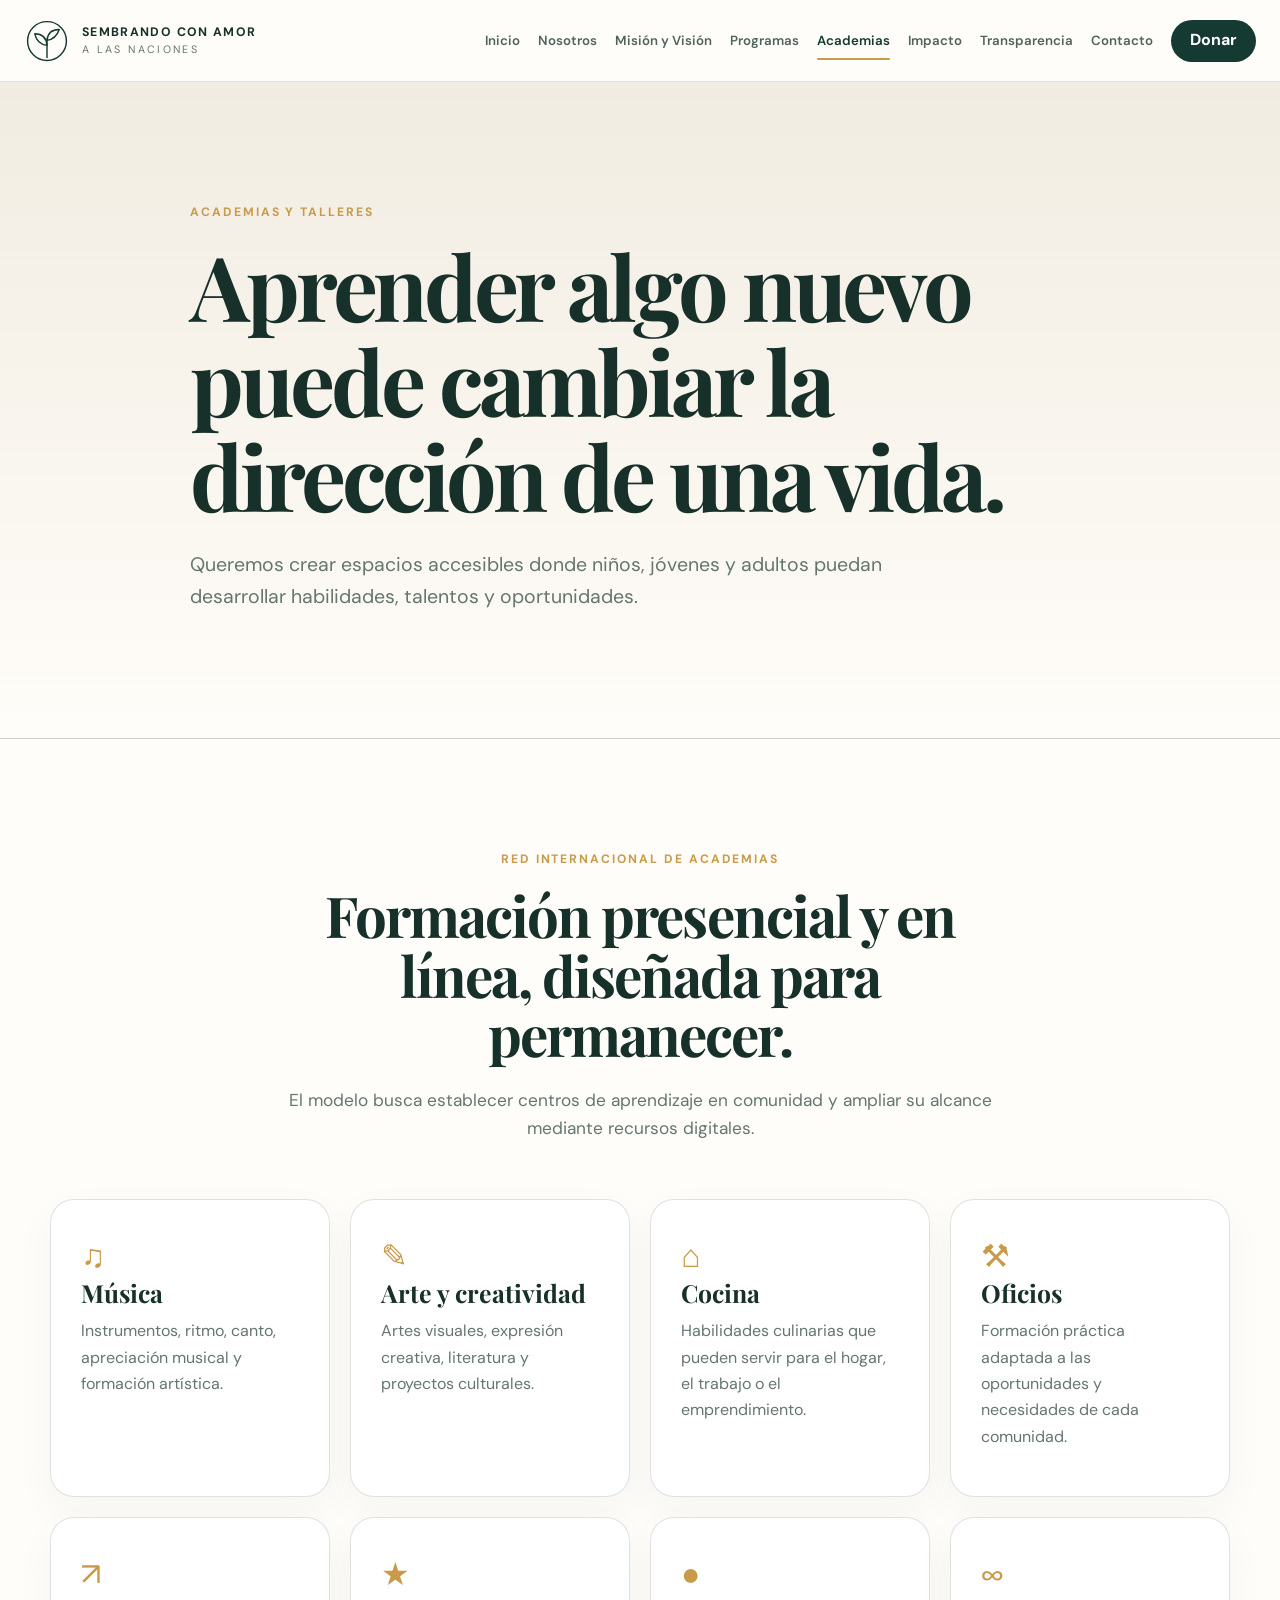
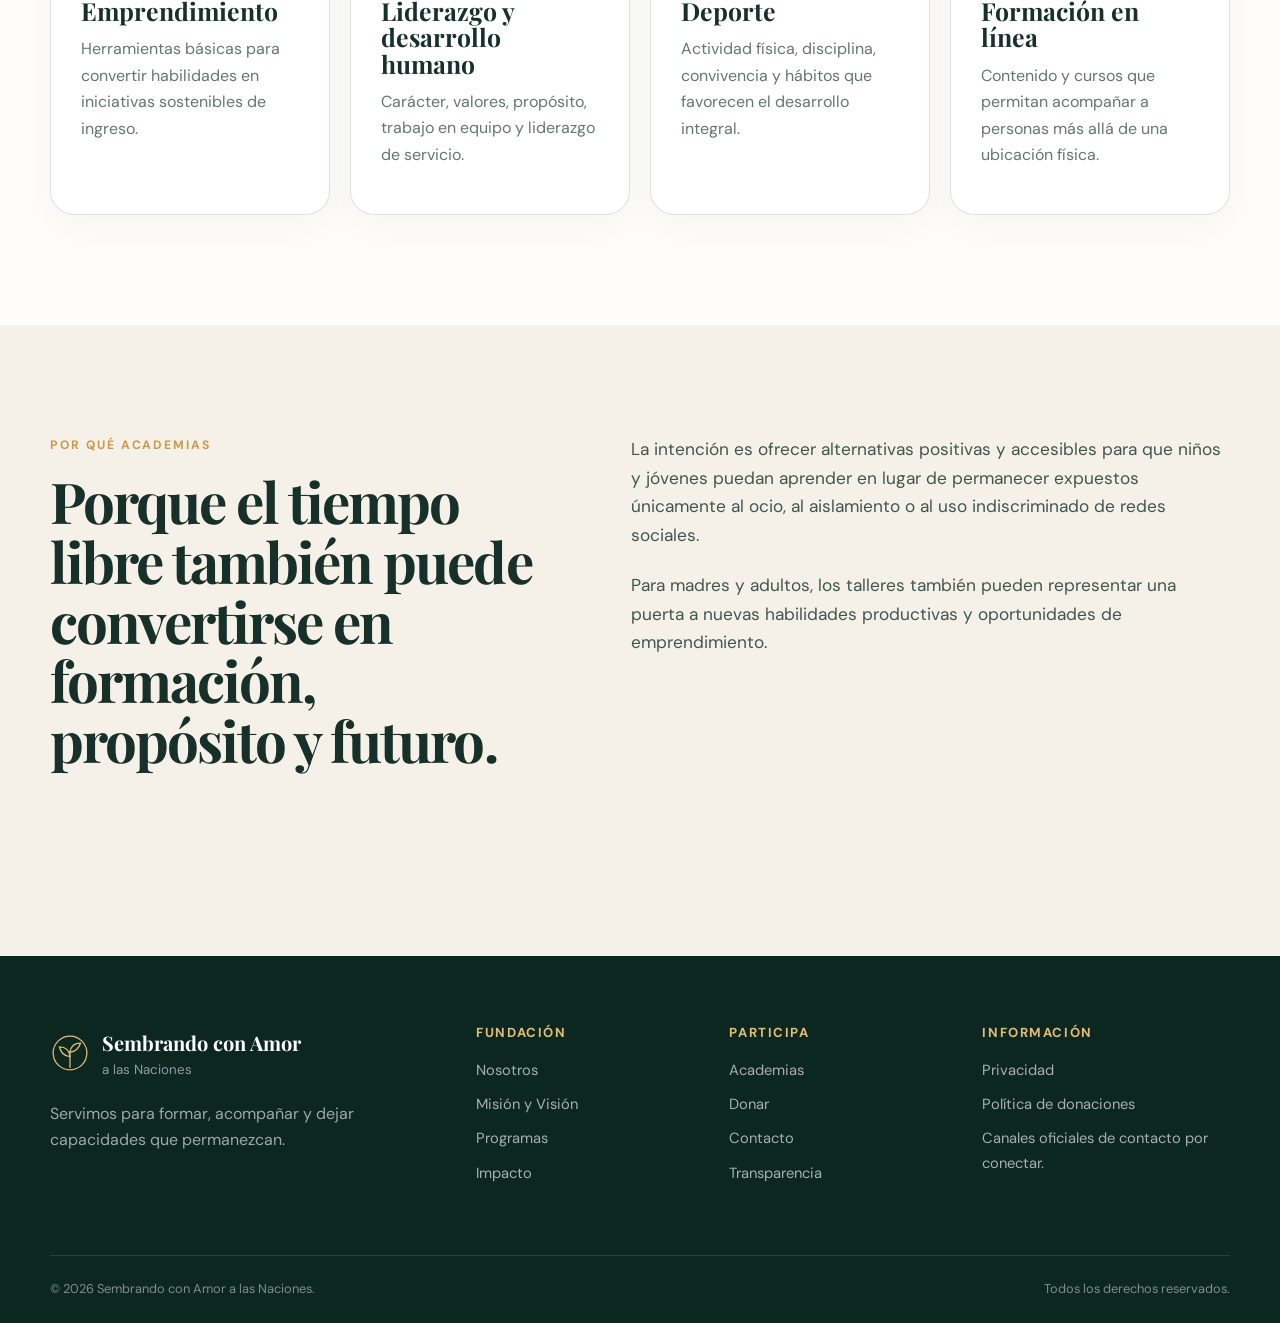
==== academias.html @ 57aff18d "Add files via upload" ====
<!doctype html>
<html lang="es">
<head>
  <meta charset="utf-8" />
  <meta name="viewport" content="width=device-width,initial-scale=1" />
  <meta name="theme-color" content="#153a32" />
  <meta name="description" content="Academias y talleres de música, arte, cocina, oficios, emprendimiento, deporte y liderazgo." />
  <title>Academias y Talleres | Sembrando con Amor a las Naciones</title>
  <link rel="preconnect" href="https://fonts.googleapis.com">
  <link rel="preconnect" href="https://fonts.gstatic.com" crossorigin>
  <link href="https://fonts.googleapis.com/css2?family=DM+Sans:wght@400;500;600;700&family=Playfair+Display:wght@600;700&display=swap" rel="stylesheet">
  <link rel="stylesheet" href="styles.css" />
</head>
<body class="">
<header class="site-header">
  <a class="brand" href="index.html" aria-label="Sembrando con Amor a las Naciones - Inicio">
    <span class="brand-mark" aria-hidden="true">
      <svg viewBox="0 0 64 64"><path d="M32 55V29"/><path d="M32 38c-9-1-15-7-17-16 10 0 16 5 17 16Z"/><path d="M32 31c8-1 14-6 17-15-10 0-16 5-17 15Z"/><circle cx="32" cy="32" r="27"/></svg>
    </span>
    <span class="brand-copy"><strong>SEMBRANDO CON AMOR</strong><small>A LAS NACIONES</small></span>
  </a>
  <button class="nav-toggle" id="navToggle" aria-label="Abrir menú" aria-expanded="false"><span></span><span></span><span></span></button>
  <nav class="nav" id="nav" aria-label="Navegación principal"><a class="nav-link " href="index.html">Inicio</a><a class="nav-link " href="nosotros.html">Nosotros</a><a class="nav-link " href="mision-vision.html">Misión y Visión</a><a class="nav-link " href="programas.html">Programas</a><a class="nav-link active" href="academias.html">Academias</a><a class="nav-link " href="impacto.html">Impacto</a><a class="nav-link " href="transparencia.html">Transparencia</a><a class="nav-link " href="contacto.html">Contacto</a><a class="btn btn-primary btn-small" href="donar.html">Donar</a></nav>
</header>
<main>
<section class="page-hero"><div class="container narrow reveal"><p class="eyebrow">Academias y talleres</p><h1>Aprender algo nuevo puede cambiar la dirección de una vida.</h1><p>Queremos crear espacios accesibles donde niños, jóvenes y adultos puedan desarrollar habilidades, talentos y oportunidades.</p></div></section>
<section class="section"><div class="container"><div class="section-heading centered reveal"><p class="eyebrow">Red Internacional de Academias</p><h2>Formación presencial y en línea, diseñada para permanecer.</h2><p>El modelo busca establecer centros de aprendizaje en comunidad y ampliar su alcance mediante recursos digitales.</p></div><div class="academy-grid"><article class="academy-card reveal"><div class="academy-icon">♫</div><h3>Música</h3><p>Instrumentos, ritmo, canto, apreciación musical y formación artística.</p></article><article class="academy-card reveal"><div class="academy-icon">✎</div><h3>Arte y creatividad</h3><p>Artes visuales, expresión creativa, literatura y proyectos culturales.</p></article><article class="academy-card reveal"><div class="academy-icon">⌂</div><h3>Cocina</h3><p>Habilidades culinarias que pueden servir para el hogar, el trabajo o el emprendimiento.</p></article><article class="academy-card reveal"><div class="academy-icon">⚒</div><h3>Oficios</h3><p>Formación práctica adaptada a las oportunidades y necesidades de cada comunidad.</p></article><article class="academy-card reveal"><div class="academy-icon">↗</div><h3>Emprendimiento</h3><p>Herramientas básicas para convertir habilidades en iniciativas sostenibles de ingreso.</p></article><article class="academy-card reveal"><div class="academy-icon">★</div><h3>Liderazgo y desarrollo humano</h3><p>Carácter, valores, propósito, trabajo en equipo y liderazgo de servicio.</p></article><article class="academy-card reveal"><div class="academy-icon">●</div><h3>Deporte</h3><p>Actividad física, disciplina, convivencia y hábitos que favorecen el desarrollo integral.</p></article><article class="academy-card reveal"><div class="academy-icon">∞</div><h3>Formación en línea</h3><p>Contenido y cursos que permitan acompañar a personas más allá de una ubicación física.</p></article></div></div></section>
<section class="section section-soft"><div class="container split"><div class="section-heading reveal"><p class="eyebrow">Por qué academias</p><h2>Porque el tiempo libre también puede convertirse en formación, propósito y futuro.</h2></div><div class="prose reveal"><p>La intención es ofrecer alternativas positivas y accesibles para que niños y jóvenes puedan aprender en lugar de permanecer expuestos únicamente al ocio, al aislamiento o al uso indiscriminado de redes sociales.</p><p>Para madres y adultos, los talleres también pueden representar una puerta a nuevas habilidades productivas y oportunidades de emprendimiento.</p></div></div></section>
</main>
<footer class="site-footer">
  <div class="container footer-grid">
    <div class="footer-brand"><div class="footer-logo"><span class="brand-mark small" aria-hidden="true"><svg viewBox="0 0 64 64"><path d="M32 55V29"/><path d="M32 38c-9-1-15-7-17-16 10 0 16 5 17 16Z"/><path d="M32 31c8-1 14-6 17-15-10 0-16 5-17 15Z"/><circle cx="32" cy="32" r="27"/></svg></span><div><strong>Sembrando con Amor</strong><small>a las Naciones</small></div></div><p>Servimos para formar, acompañar y dejar capacidades que permanezcan.</p></div>
    <div><h3>Fundación</h3><a href="nosotros.html">Nosotros</a><a href="mision-vision.html">Misión y Visión</a><a href="programas.html">Programas</a><a href="impacto.html">Impacto</a></div>
    <div><h3>Participa</h3><a href="academias.html">Academias</a><a href="donar.html">Donar</a><a href="contacto.html">Contacto</a><a href="transparencia.html">Transparencia</a></div>
    <div><h3>Información</h3><a href="privacidad.html">Privacidad</a><a href="politica-donaciones.html">Política de donaciones</a><span class="footer-note">Canales oficiales de contacto por conectar.</span></div>
  </div>
  <div class="container footer-bottom"><span>© <span id="year"></span> Sembrando con Amor a las Naciones.</span><span>Todos los derechos reservados.</span></div>
</footer>
<script src="script.js"></script>
</body>
</html>
---- styles.css ----
:root{--green:#153a32;--green-2:#205548;--green-3:#0e2a24;--sage:#dbe6df;--cream:#f6f1e8;--paper:#fffdf9;--ink:#17302a;--muted:#65766f;--gold:#c99a4a;--gold-2:#e2bd78;--line:rgba(21,58,50,.14);--white:#fff;--shadow:0 24px 70px rgba(19,52,44,.12);--radius:28px;--serif:"Playfair Display",Georgia,serif;--sans:"DM Sans",Arial,sans-serif}
*{box-sizing:border-box}html{scroll-behavior:smooth}body{margin:0;font-family:var(--sans);color:var(--ink);background:var(--paper);line-height:1.65}body.menu-open{overflow:hidden}a{color:inherit;text-decoration:none}button,input,select{font:inherit}button{cursor:pointer}img,svg{display:block;max-width:100%}.container{width:min(1180px,calc(100% - 48px));margin-inline:auto}.narrow{max-width:900px}.section{padding:110px 0}.section-soft{background:var(--cream)}.centered{text-align:center;margin-inline:auto}.eyebrow{text-transform:uppercase;letter-spacing:.16em;font-weight:700;font-size:.76rem;color:var(--gold);margin:0 0 16px}.eyebrow.light{color:var(--gold-2)}h1,h2,h3,p{margin-top:0}h1,h2,h3{font-family:var(--serif);line-height:1.06}h1{font-size:clamp(3.4rem,7.6vw,7.2rem);letter-spacing:-.045em;margin-bottom:26px}h2{font-size:clamp(2.35rem,4.4vw,4.4rem);letter-spacing:-.035em;margin-bottom:22px}h3{font-size:1.65rem;margin-bottom:12px}.section-heading{max-width:760px;margin-bottom:54px}.section-heading.centered{margin-bottom:56px}.section-heading p:last-child{font-size:1.08rem;color:var(--muted)}.prose{font-size:1.08rem;color:#40564f}.prose p{margin-bottom:22px}.prose h2{color:var(--ink);font-size:2rem;margin-top:42px}.prose h2:first-child{margin-top:0}.btn{display:inline-flex;align-items:center;justify-content:center;min-height:52px;padding:0 24px;border-radius:999px;border:1px solid transparent;font-weight:700;transition:.25s ease}.btn:hover{transform:translateY(-2px)}.btn-primary{background:var(--green);color:#fff}.btn-primary:hover{background:var(--green-2)}.btn-accent{background:var(--gold);color:#132c26}.btn-accent:hover{background:var(--gold-2)}.btn-ghost{border-color:rgba(255,255,255,.35);color:#fff;background:rgba(255,255,255,.06)}.btn-outline-light{border-color:rgba(255,255,255,.35);color:#fff}.btn-small{min-height:42px;padding:0 18px}.btn.full{width:100%}
.site-header{position:sticky;top:0;z-index:100;display:flex;align-items:center;justify-content:space-between;gap:20px;min-height:82px;padding:12px max(24px,calc((100vw - 1340px)/2));background:rgba(255,253,249,.94);backdrop-filter:blur(16px);border-bottom:1px solid var(--line)}.brand{display:flex;align-items:center;gap:12px;min-width:max-content}.brand-mark{width:46px;height:46px;color:var(--green)}.brand-mark svg{width:100%;height:100%;fill:none;stroke:currentColor;stroke-width:2;stroke-linecap:round;stroke-linejoin:round}.brand-copy{display:grid;line-height:1.05}.brand strong{font-size:.77rem;letter-spacing:.11em}.brand small{font-size:.67rem;letter-spacing:.22em;margin-top:5px;color:var(--muted)}.nav{display:flex;align-items:center;gap:18px}.nav-link{font-size:.83rem;font-weight:600;color:#50645d;position:relative;white-space:nowrap}.nav-link:hover,.nav-link.active{color:var(--green)}.nav-link.active:after{content:"";position:absolute;left:0;right:0;bottom:-9px;height:2px;background:var(--gold);border-radius:2px}.nav-toggle{display:none;border:0;background:transparent;width:44px;height:44px;padding:10px}.nav-toggle span{display:block;height:2px;background:var(--green);margin:5px 0;border-radius:2px}
.hero{position:relative;overflow:hidden;background:var(--green-3);color:#fff}.home-hero{min-height:calc(100vh - 82px);display:grid;align-items:center}.hero-bg{position:absolute;inset:0;background:radial-gradient(circle at 14% 15%,rgba(201,154,74,.20),transparent 32%),radial-gradient(circle at 92% 72%,rgba(88,151,127,.18),transparent 30%),linear-gradient(135deg,#0f3028,#153a32 60%,#0c2620)}.hero-orbit{position:absolute;border:1px solid rgba(255,255,255,.08);border-radius:50%}.orbit-a{width:620px;height:620px;right:-220px;top:-160px}.orbit-b{width:380px;height:380px;left:-170px;bottom:-160px}.hero-grid{position:relative;z-index:2;display:grid;grid-template-columns:1.1fr .9fr;align-items:center;gap:70px;padding:88px 0}.hero-copy{max-width:720px}.hero-copy h1{max-width:800px}.hero-text{font-size:1.18rem;max-width:690px;color:rgba(255,255,255,.78);margin-bottom:34px}.hero-actions{display:flex;gap:14px;flex-wrap:wrap}.trust-row{display:grid;grid-template-columns:repeat(3,1fr);gap:18px;margin-top:56px;padding-top:28px;border-top:1px solid rgba(255,255,255,.14)}.trust-row div{display:grid}.trust-row strong{font-family:var(--serif);font-size:1.15rem}.trust-row span{font-size:.84rem;color:rgba(255,255,255,.62)}.hero-card{position:relative;background:linear-gradient(145deg,rgba(255,255,255,.13),rgba(255,255,255,.05));border:1px solid rgba(255,255,255,.16);border-radius:var(--radius);padding:36px;box-shadow:0 35px 100px rgba(0,0,0,.24);backdrop-filter:blur(8px)}.globe-art{height:330px;display:grid;place-items:center;position:relative}.globe-art svg{width:88%;fill:none;stroke:rgba(255,255,255,.18);stroke-width:1.4}.globe-art .dot{position:absolute;width:13px;height:13px;border-radius:50%;background:var(--gold);box-shadow:0 0 0 8px rgba(201,154,74,.12)}.d1{left:23%;top:28%}.d2{right:24%;top:38%}.d3{left:36%;bottom:25%}.d4{right:32%;bottom:38%}.hero-card-copy p{font-size:.78rem;text-transform:uppercase;letter-spacing:.14em;color:var(--gold-2);font-weight:700}.hero-card-copy h2{font-size:2rem}.hero-card-copy span{font-size:.92rem;color:rgba(255,255,255,.65)}
.page-hero{padding:120px 0 105px;background:linear-gradient(180deg,#f1ece1,#fffdf9);border-bottom:1px solid var(--line)}.page-hero h1{font-size:clamp(3.2rem,7vw,6.7rem)}.page-hero p:last-child{font-size:1.22rem;color:var(--muted);max-width:780px}.page-hero-dark{background:var(--green-3);color:#fff}.page-hero-dark p:last-child{color:rgba(255,255,255,.72)}.donation-hero{background:linear-gradient(130deg,#f7f0e2,#eaf1ec)}
.split{display:grid;grid-template-columns:.9fr 1.1fr;gap:90px;align-items:start}.cards{display:grid;gap:24px}.cards.three{grid-template-columns:repeat(3,1fr)}.cards.four{grid-template-columns:repeat(4,1fr)}.info-card,.trans-card,.path-card,.academy-card{background:#fff;border:1px solid var(--line);border-radius:24px;padding:30px;box-shadow:0 14px 42px rgba(20,50,43,.04)}.info-card p,.trans-card p,.path-card p,.academy-card p{color:var(--muted)}.mini-icon,.trans-card>span{display:inline-flex;color:var(--gold);font-weight:700;letter-spacing:.08em;margin-bottom:26px}.path-card{transition:.25s ease}.path-card:hover{transform:translateY(-6px);box-shadow:var(--shadow)}.path-card span{display:inline-flex;width:42px;height:42px;align-items:center;justify-content:center;border-radius:50%;background:var(--cream);font-weight:700;color:var(--green);margin-bottom:28px}.path-card b{font-size:.92rem;color:var(--green)}.quote-band{background:var(--green);color:#fff;padding:86px 0}.quote-band p{font-family:var(--serif);font-size:clamp(2rem,4.2vw,4.3rem);line-height:1.15;max-width:1000px;margin:0 auto;text-align:center}.feature-band{display:flex;align-items:center;justify-content:space-between;gap:50px;padding:50px;border-radius:var(--radius);background:linear-gradient(135deg,#edf2ee,#f7f1e6)}.feature-band h2{font-size:clamp(2rem,3.4vw,3.5rem);max-width:800px;margin-bottom:0}.dual-feature{display:grid;grid-template-columns:1fr 1fr;gap:28px}.statement-card{padding:52px;border-radius:var(--radius);background:var(--cream);min-height:480px;display:flex;flex-direction:column;justify-content:flex-end}.statement-card span{color:var(--gold);font-weight:700;text-transform:uppercase;letter-spacing:.15em;font-size:.78rem;margin-bottom:20px}.statement-card h2{font-size:clamp(2.2rem,3.8vw,4rem)}.statement-card p{color:var(--muted);font-size:1.04rem}.statement-card.dark{background:var(--green);color:#fff}.statement-card.dark p{color:rgba(255,255,255,.7)}.values-grid{display:grid;grid-template-columns:repeat(3,1fr);gap:1px;background:var(--line);border:1px solid var(--line);border-radius:24px;overflow:hidden}.value{background:#fff;padding:34px}.value strong{font-family:var(--serif);font-size:1.5rem}.value p{color:var(--muted);margin:12px 0 0}
.program-list{display:grid}.program-row{display:grid;grid-template-columns:90px 1fr 170px;align-items:center;gap:30px;padding:44px 0;border-bottom:1px solid var(--line)}.program-row:first-child{border-top:1px solid var(--line)}.program-number{font-family:var(--serif);font-size:2rem;color:var(--gold)}.program-row h2{font-size:clamp(2rem,3.3vw,3.3rem);margin-bottom:10px}.program-row p:last-child{color:var(--muted);margin-bottom:0}.program-row>a{justify-self:end;font-weight:700;color:var(--green)}.academy-grid{display:grid;grid-template-columns:repeat(4,1fr);gap:20px}.academy-card{min-height:260px}.academy-icon{font-size:2rem;color:var(--gold);height:50px}.academy-card h3{font-size:1.55rem}
.steps{display:grid}.step{display:grid;grid-template-columns:100px 1fr;gap:30px;padding:38px 0;border-bottom:1px solid var(--line)}.step:first-child{border-top:1px solid var(--line)}.step>span{font-family:var(--serif);font-size:2.6rem;color:var(--gold)}.step h3{font-size:2rem;margin-bottom:8px}.step p{color:var(--muted);margin:0;max-width:760px}.impact{background:var(--green-3);color:#fff}.impact-grid{display:grid;grid-template-columns:.9fr 1.1fr;gap:75px;align-items:center}.impact-grid>div>p:last-child{color:rgba(255,255,255,.7)}.impact-panels{display:grid;gap:14px}.impact-panels div{display:grid;padding:26px 28px;border-radius:20px;background:rgba(255,255,255,.07);border:1px solid rgba(255,255,255,.12)}.impact-panels strong{font-family:var(--serif);font-size:1.4rem;margin-bottom:7px}.impact-panels span{color:rgba(255,255,255,.66)}.statement-center{text-align:center;max-width:900px}.statement-center h2{font-size:clamp(2.2rem,4.6vw,4.4rem)}.document-list{display:grid;gap:1px;background:var(--line);border:1px solid var(--line);border-radius:22px;overflow:hidden}.document-list div{background:#fff;padding:25px 28px;display:grid;gap:5px}.document-list span{color:var(--muted)}.legal-note{padding:34px;border:1px solid #ecd7ac;background:#fff8e9;border-radius:20px}.legal-note strong{font-family:var(--serif);font-size:1.45rem}.legal-note p{margin:8px 0 0;color:#6d624c}
.contact-grid{display:grid;grid-template-columns:1.15fr .85fr;gap:55px}.contact-panel h2,.contact-card h2{font-size:clamp(2.3rem,4vw,4rem)}.contact-options{display:grid;gap:1px;background:var(--line);border-radius:22px;overflow:hidden;margin-top:38px}.contact-options>div{display:grid;grid-template-columns:54px 1fr;gap:18px;background:#fff;padding:24px}.contact-options span{font-weight:700;color:var(--gold)}.contact-options strong{font-family:var(--serif);font-size:1.4rem}.contact-options p{color:var(--muted);margin:4px 0 0}.contact-card{background:var(--cream);padding:40px;border-radius:var(--radius);align-self:start}.contact-card>p:not(.eyebrow){color:var(--muted)}.pending-contact{display:flex;justify-content:space-between;gap:20px;padding:18px 0;border-bottom:1px solid var(--line)}.pending-contact span{color:var(--muted)}.contact-card .btn{margin-top:28px}
.donation-section{background:#fff}.donation-layout{display:grid;grid-template-columns:.9fr 1.1fr;gap:70px;align-items:start}.donation-copy{position:sticky;top:120px}.donation-copy>p{color:var(--muted);font-size:1.05rem}.check-list{list-style:none;padding:0;margin:34px 0;display:grid;gap:13px}.check-list li{position:relative;padding-left:30px}.check-list li:before{content:"✓";position:absolute;left:0;color:var(--green);font-weight:800}.secure-box{display:grid;gap:4px;padding:20px;border-radius:16px;background:var(--cream)}.secure-box span{font-size:.9rem;color:var(--muted)}.donation-form{padding:42px;border:1px solid var(--line);border-radius:var(--radius);box-shadow:var(--shadow);background:#fff}.form-head h2{font-size:2.8rem}.field-group{margin-top:28px}.field-group>label{display:block;font-weight:700;margin-bottom:11px}.segmented{display:grid;grid-template-columns:1fr 1fr;gap:8px;background:var(--cream);padding:6px;border-radius:999px}.frequency-btn{border:0;background:transparent;padding:12px 16px;border-radius:999px;font-weight:700;color:var(--muted)}.frequency-btn.active{background:#fff;color:var(--green);box-shadow:0 4px 12px rgba(20,50,43,.08)}.amount-grid{display:grid;grid-template-columns:repeat(4,1fr);gap:10px}.amount-btn{border:1px solid var(--line);background:#fff;padding:14px;border-radius:14px;font-weight:700;color:var(--green)}.amount-btn.active{background:var(--green);color:#fff;border-color:var(--green)}.currency-input{display:grid;grid-template-columns:36px 1fr 48px;align-items:center;border:1px solid var(--line);border-radius:14px;margin-top:10px;padding:0 14px}.currency-input input{width:100%;border:0;outline:0;padding:15px 4px;font-weight:700;font-size:1.08rem}.currency-input b{font-size:.8rem;color:var(--muted)}select{width:100%;padding:15px;border:1px solid var(--line);border-radius:14px;background:#fff;color:var(--ink)}.donate-submit{margin-top:32px;border:0}.form-status{min-height:24px;margin:14px 0 0;font-size:.9rem;color:#8b5020}.form-legal{font-size:.78rem;color:var(--muted);margin:14px 0 0}.policy{max-width:850px}
.site-footer{background:#0c2620;color:#fff;padding:70px 0 24px}.footer-grid{display:grid;grid-template-columns:1.5fr .8fr .8fr 1fr;gap:55px}.footer-logo{display:flex;align-items:center;gap:12px}.brand-mark.small{width:40px;height:40px;color:var(--gold-2)}.footer-logo div{display:grid}.footer-logo strong{font-family:var(--serif);font-size:1.25rem}.footer-logo small{color:rgba(255,255,255,.55)}.footer-brand>p{color:rgba(255,255,255,.6);max-width:330px;margin-top:20px}.site-footer h3{font-family:var(--sans);font-size:.82rem;text-transform:uppercase;letter-spacing:.12em;color:var(--gold-2);margin-bottom:18px}.site-footer a,.footer-note{display:block;color:rgba(255,255,255,.64);font-size:.92rem;margin:10px 0}.site-footer a:hover{color:#fff}.footer-bottom{display:flex;justify-content:space-between;gap:20px;margin-top:60px;padding-top:22px;border-top:1px solid rgba(255,255,255,.12);font-size:.8rem;color:rgba(255,255,255,.48)}
.reveal{opacity:0;transform:translateY(20px);transition:opacity .65s ease,transform .65s ease}.reveal.visible{opacity:1;transform:none}
.success-shell{min-height:100vh;display:grid;place-items:center;background:var(--green-3);color:#fff;padding:30px}.success-card{max-width:760px;text-align:center}.success-icon{width:72px;height:72px;border-radius:50%;display:grid;place-items:center;background:var(--gold);color:var(--green-3);font-size:2rem;font-weight:800;margin:0 auto 30px}.success-card h1{font-size:clamp(3rem,7vw,6rem)}.success-card p{font-size:1.1rem;color:rgba(255,255,255,.7)}.success-details{margin:28px auto;padding:18px 22px;border:1px solid rgba(255,255,255,.14);border-radius:16px;display:none}.success-details.show{display:block}
@media(max-width:1180px){.nav{gap:12px}.nav-link{font-size:.77rem}.academy-grid{grid-template-columns:repeat(2,1fr)}}
@media(max-width:1020px){.nav-toggle{display:block;margin-left:auto}.nav{position:fixed;inset:82px 0 auto 0;display:none;flex-direction:column;align-items:stretch;padding:26px;background:#fff;border-bottom:1px solid var(--line);box-shadow:0 20px 40px rgba(20,50,43,.12)}.nav.open{display:flex}.nav-link{font-size:1rem;padding:7px 0}.nav-link.active:after{display:none}.hero-grid,.split,.impact-grid,.contact-grid,.donation-layout{grid-template-columns:1fr}.hero-card{max-width:620px}.donation-copy{position:static}.cards.four{grid-template-columns:repeat(2,1fr)}.footer-grid{grid-template-columns:1fr 1fr}.footer-brand{grid-column:1/-1}.program-row{grid-template-columns:70px 1fr}.program-row>a{grid-column:2;justify-self:start}.dual-feature{grid-template-columns:1fr}.statement-card{min-height:auto}.feature-band{align-items:flex-start;flex-direction:column}.values-grid{grid-template-columns:repeat(2,1fr)}}
@media(max-width:720px){.container{width:min(100% - 30px,1180px)}.site-header{min-height:74px;padding:10px 15px}.nav{top:74px}.brand-mark{width:38px;height:38px}.brand strong{font-size:.68rem}.brand small{font-size:.58rem}.section{padding:78px 0}.page-hero{padding:86px 0 75px}h1{font-size:clamp(3rem,15vw,4.8rem)}h2{font-size:clamp(2.15rem,9.5vw,3.4rem)}.home-hero{min-height:auto}.hero-grid{padding:70px 0 64px;gap:46px}.globe-art{height:250px}.trust-row{grid-template-columns:1fr}.cards.three,.cards.four{grid-template-columns:1fr}.academy-grid{grid-template-columns:1fr}.values-grid{grid-template-columns:1fr}.program-row{grid-template-columns:1fr;gap:10px}.program-row>a{grid-column:1}.program-number{font-size:1.4rem}.step{grid-template-columns:55px 1fr;gap:10px}.step>span{font-size:1.8rem}.feature-band,.statement-card,.donation-form,.contact-card{padding:28px}.amount-grid{grid-template-columns:repeat(2,1fr)}.footer-grid{grid-template-columns:1fr}.footer-brand{grid-column:auto}.footer-bottom{flex-direction:column}.quote-band{padding:65px 0}}
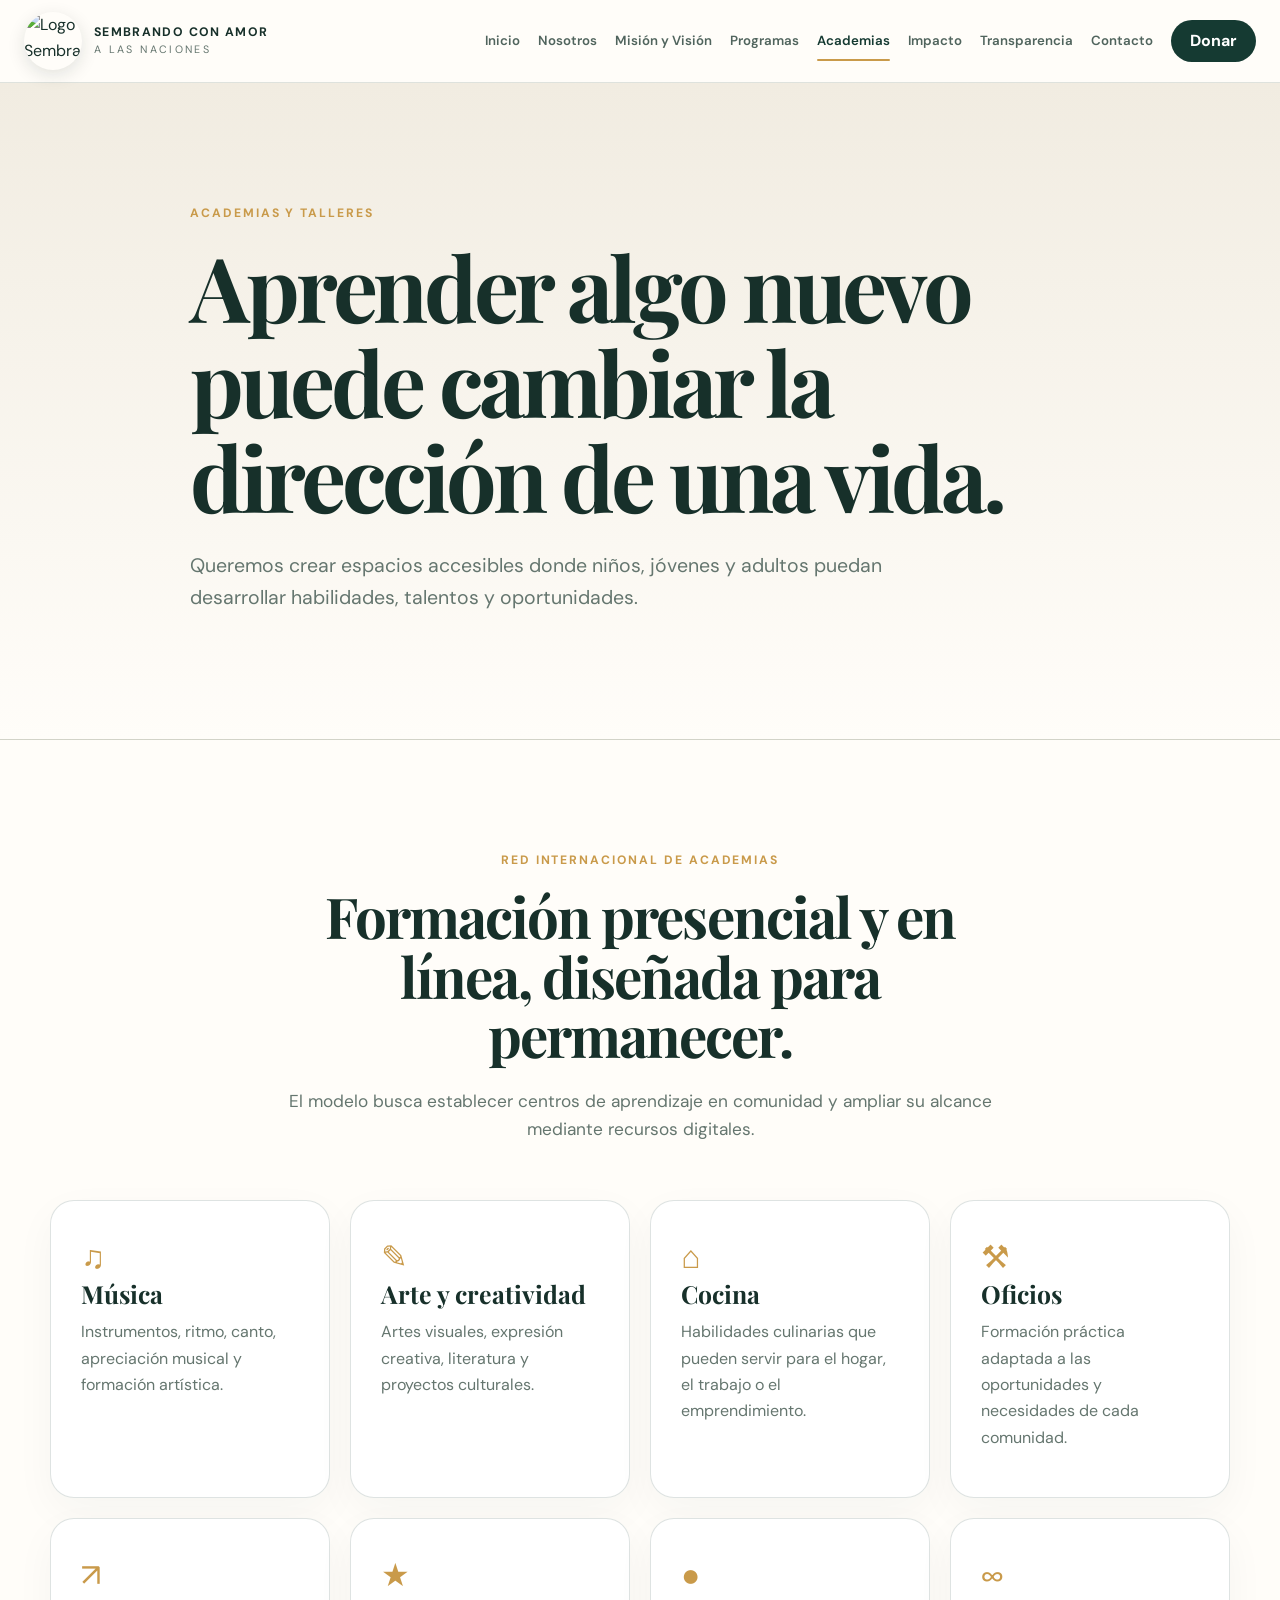
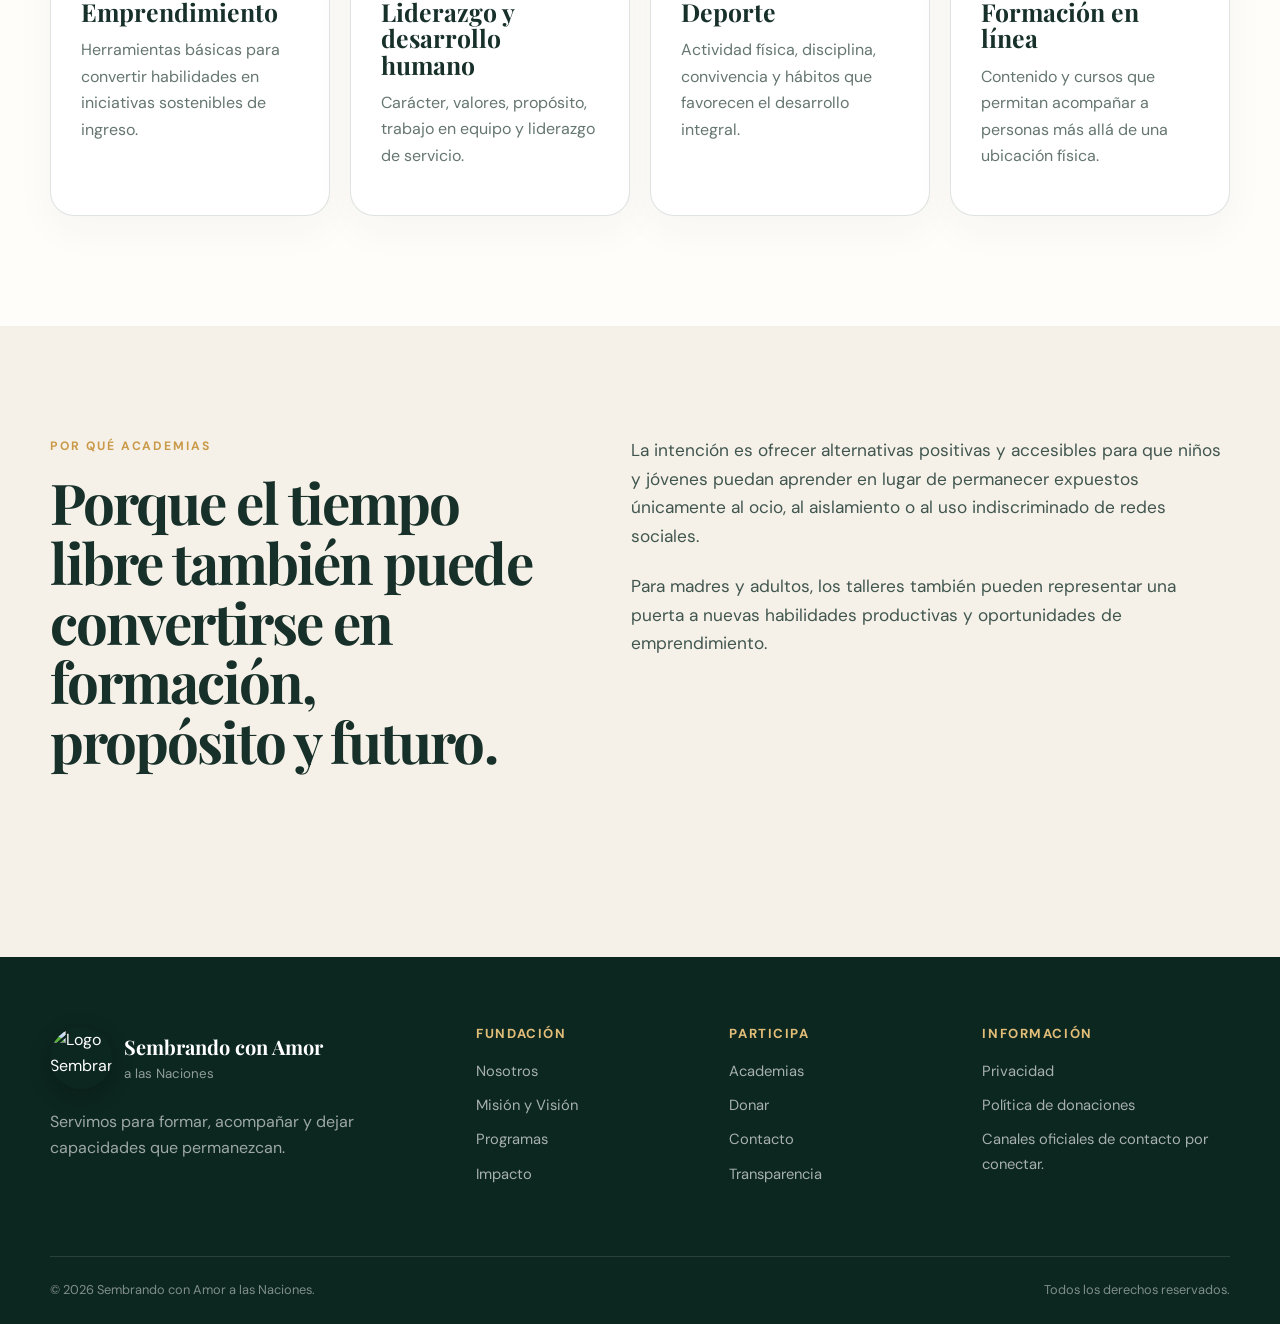
==== commit 95c56255: "Add files via upload" ====
--- a/academias.html
+++ b/academias.html
@@ -10,13 +10,12 @@
   <link rel="preconnect" href="https://fonts.gstatic.com" crossorigin>
   <link href="https://fonts.googleapis.com/css2?family=DM+Sans:wght@400;500;600;700&family=Playfair+Display:wght@600;700&display=swap" rel="stylesheet">
   <link rel="stylesheet" href="styles.css" />
+  <link rel="icon" type="image/png" href="assets/logo-sembrando-con-amor.png" />
 </head>
 <body class="">
 <header class="site-header">
   <a class="brand" href="index.html" aria-label="Sembrando con Amor a las Naciones - Inicio">
-    <span class="brand-mark" aria-hidden="true">
-      <svg viewBox="0 0 64 64"><path d="M32 55V29"/><path d="M32 38c-9-1-15-7-17-16 10 0 16 5 17 16Z"/><path d="M32 31c8-1 14-6 17-15-10 0-16 5-17 15Z"/><circle cx="32" cy="32" r="27"/></svg>
-    </span>
+    <img class="brand-logo-image" src="assets/logo-sembrando-con-amor.png" alt="Logo Sembrando con Amor a las Naciones" />
     <span class="brand-copy"><strong>SEMBRANDO CON AMOR</strong><small>A LAS NACIONES</small></span>
   </a>
   <button class="nav-toggle" id="navToggle" aria-label="Abrir menú" aria-expanded="false"><span></span><span></span><span></span></button>
@@ -29,7 +28,7 @@
 </main>
 <footer class="site-footer">
   <div class="container footer-grid">
-    <div class="footer-brand"><div class="footer-logo"><span class="brand-mark small" aria-hidden="true"><svg viewBox="0 0 64 64"><path d="M32 55V29"/><path d="M32 38c-9-1-15-7-17-16 10 0 16 5 17 16Z"/><path d="M32 31c8-1 14-6 17-15-10 0-16 5-17 15Z"/><circle cx="32" cy="32" r="27"/></svg></span><div><strong>Sembrando con Amor</strong><small>a las Naciones</small></div></div><p>Servimos para formar, acompañar y dejar capacidades que permanezcan.</p></div>
+    <div class="footer-brand"><div class="footer-logo"><img class="footer-logo-image" src="assets/logo-sembrando-con-amor.png" alt="Logo Sembrando con Amor a las Naciones" /><div><strong>Sembrando con Amor</strong><small>a las Naciones</small></div></div><p>Servimos para formar, acompañar y dejar capacidades que permanezcan.</p></div>
     <div><h3>Fundación</h3><a href="nosotros.html">Nosotros</a><a href="mision-vision.html">Misión y Visión</a><a href="programas.html">Programas</a><a href="impacto.html">Impacto</a></div>
     <div><h3>Participa</h3><a href="academias.html">Academias</a><a href="donar.html">Donar</a><a href="contacto.html">Contacto</a><a href="transparencia.html">Transparencia</a></div>
     <div><h3>Información</h3><a href="privacidad.html">Privacidad</a><a href="politica-donaciones.html">Política de donaciones</a><span class="footer-note">Canales oficiales de contacto por conectar.</span></div>
--- a/styles.css
+++ b/styles.css
@@ -14,3 +14,13 @@
 @media(max-width:1180px){.nav{gap:12px}.nav-link{font-size:.77rem}.academy-grid{grid-template-columns:repeat(2,1fr)}}
 @media(max-width:1020px){.nav-toggle{display:block;margin-left:auto}.nav{position:fixed;inset:82px 0 auto 0;display:none;flex-direction:column;align-items:stretch;padding:26px;background:#fff;border-bottom:1px solid var(--line);box-shadow:0 20px 40px rgba(20,50,43,.12)}.nav.open{display:flex}.nav-link{font-size:1rem;padding:7px 0}.nav-link.active:after{display:none}.hero-grid,.split,.impact-grid,.contact-grid,.donation-layout{grid-template-columns:1fr}.hero-card{max-width:620px}.donation-copy{position:static}.cards.four{grid-template-columns:repeat(2,1fr)}.footer-grid{grid-template-columns:1fr 1fr}.footer-brand{grid-column:1/-1}.program-row{grid-template-columns:70px 1fr}.program-row>a{grid-column:2;justify-self:start}.dual-feature{grid-template-columns:1fr}.statement-card{min-height:auto}.feature-band{align-items:flex-start;flex-direction:column}.values-grid{grid-template-columns:repeat(2,1fr)}}
 @media(max-width:720px){.container{width:min(100% - 30px,1180px)}.site-header{min-height:74px;padding:10px 15px}.nav{top:74px}.brand-mark{width:38px;height:38px}.brand strong{font-size:.68rem}.brand small{font-size:.58rem}.section{padding:78px 0}.page-hero{padding:86px 0 75px}h1{font-size:clamp(3rem,15vw,4.8rem)}h2{font-size:clamp(2.15rem,9.5vw,3.4rem)}.home-hero{min-height:auto}.hero-grid{padding:70px 0 64px;gap:46px}.globe-art{height:250px}.trust-row{grid-template-columns:1fr}.cards.three,.cards.four{grid-template-columns:1fr}.academy-grid{grid-template-columns:1fr}.values-grid{grid-template-columns:1fr}.program-row{grid-template-columns:1fr;gap:10px}.program-row>a{grid-column:1}.program-number{font-size:1.4rem}.step{grid-template-columns:55px 1fr;gap:10px}.step>span{font-size:1.8rem}.feature-band,.statement-card,.donation-form,.contact-card{padding:28px}.amount-grid{grid-template-columns:repeat(2,1fr)}.footer-grid{grid-template-columns:1fr}.footer-brand{grid-column:auto}.footer-bottom{flex-direction:column}.quote-band{padding:65px 0}}
+
+
+/* Official foundation logo */
+.brand-logo-image{width:58px;height:58px;object-fit:cover;border-radius:50%;flex:0 0 58px;box-shadow:0 5px 18px rgba(15,31,27,.12)}
+.footer-logo-image{width:62px;height:62px;object-fit:cover;border-radius:50%;flex:0 0 62px;box-shadow:0 7px 22px rgba(0,0,0,.22)}
+.hero-logo-wrap{display:grid;place-items:center;padding:26px 26px 10px}
+.hero-logo-image{width:min(100%,430px);aspect-ratio:1/1;object-fit:cover;border-radius:28px;box-shadow:0 28px 80px rgba(0,0,0,.32)}
+@media(max-width:720px){.brand-logo-image{width:48px;height:48px;flex-basis:48px}.footer-logo-image{width:54px;height:54px;flex-basis:54px}.hero-logo-wrap{padding:18px 18px 6px}.hero-logo-image{border-radius:22px}}
+
+.success-logo{width:150px;height:150px;object-fit:cover;border-radius:50%;margin:0 auto 24px;box-shadow:0 20px 50px rgba(0,0,0,.28)}
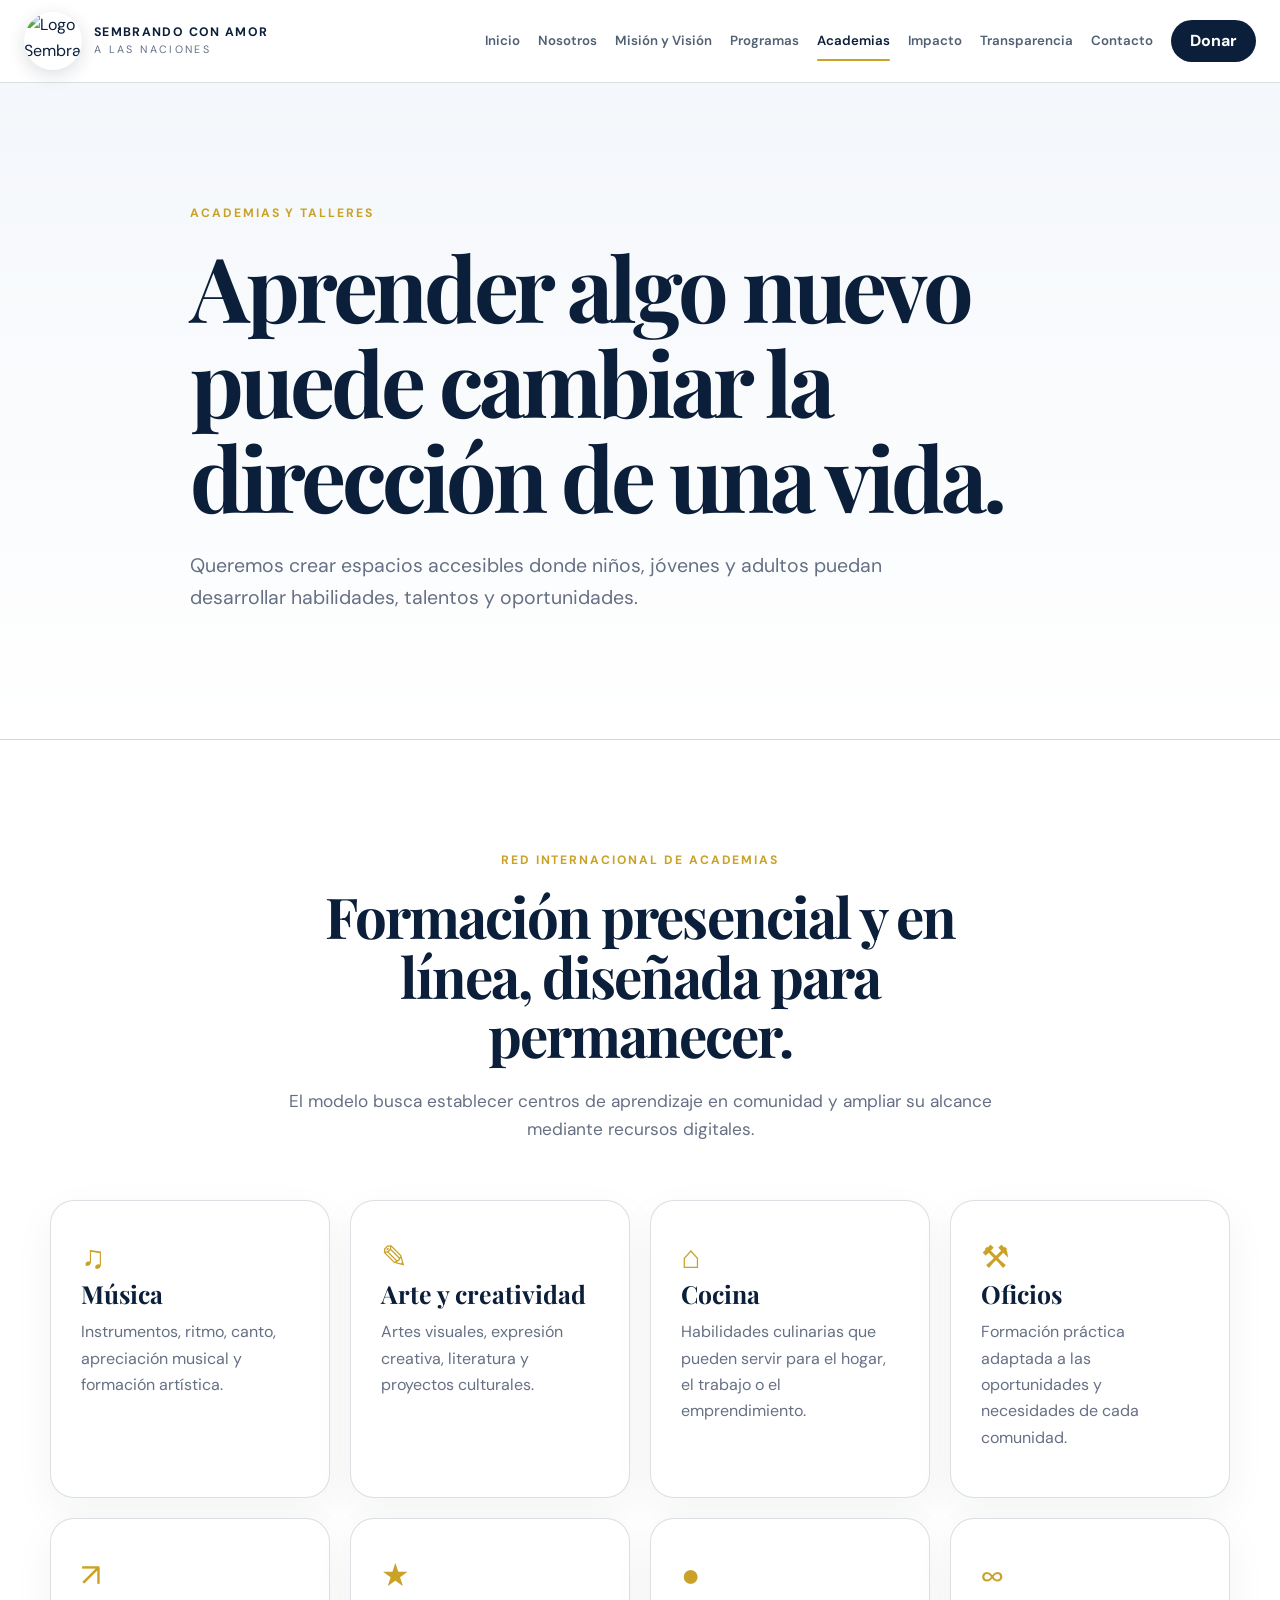
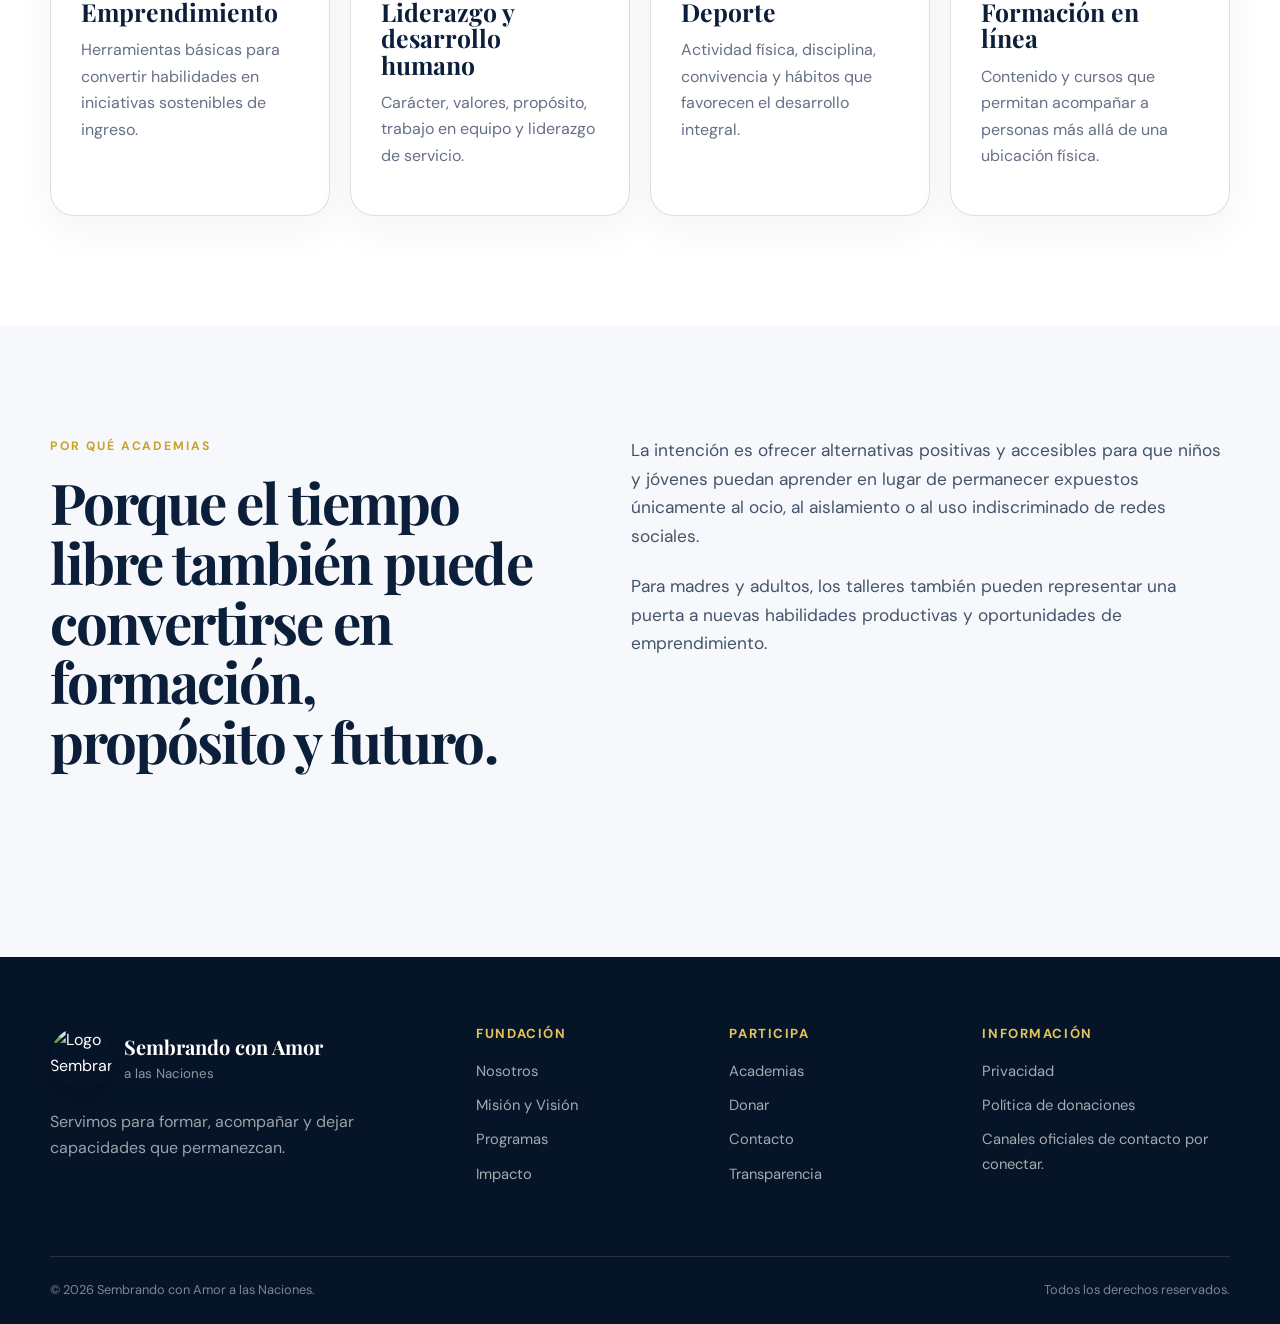
==== commit 9c331aa5: "Fix official logo path" ====
--- a/academias.html
+++ b/academias.html
@@ -10,12 +10,12 @@
   <link rel="preconnect" href="https://fonts.gstatic.com" crossorigin>
   <link href="https://fonts.googleapis.com/css2?family=DM+Sans:wght@400;500;600;700&family=Playfair+Display:wght@600;700&display=swap" rel="stylesheet">
   <link rel="stylesheet" href="styles.css" />
-  <link rel="icon" type="image/png" href="assets/logo-sembrando-con-amor.png" />
+  <link rel="icon" type="image/jpeg" href="assets/logo-sembrando-con-amor.jpg" />
 </head>
 <body class="">
 <header class="site-header">
   <a class="brand" href="index.html" aria-label="Sembrando con Amor a las Naciones - Inicio">
-    <img class="brand-logo-image" src="assets/logo-sembrando-con-amor.png" alt="Logo Sembrando con Amor a las Naciones" />
+    <img class="brand-logo-image" src="assets/logo-sembrando-con-amor.jpg" alt="Logo Sembrando con Amor a las Naciones" />
     <span class="brand-copy"><strong>SEMBRANDO CON AMOR</strong><small>A LAS NACIONES</small></span>
   </a>
   <button class="nav-toggle" id="navToggle" aria-label="Abrir menú" aria-expanded="false"><span></span><span></span><span></span></button>
@@ -28,7 +28,7 @@
 </main>
 <footer class="site-footer">
   <div class="container footer-grid">
-    <div class="footer-brand"><div class="footer-logo"><img class="footer-logo-image" src="assets/logo-sembrando-con-amor.png" alt="Logo Sembrando con Amor a las Naciones" /><div><strong>Sembrando con Amor</strong><small>a las Naciones</small></div></div><p>Servimos para formar, acompañar y dejar capacidades que permanezcan.</p></div>
+    <div class="footer-brand"><div class="footer-logo"><img class="footer-logo-image" src="assets/logo-sembrando-con-amor.jpg" alt="Logo Sembrando con Amor a las Naciones" /><div><strong>Sembrando con Amor</strong><small>a las Naciones</small></div></div><p>Servimos para formar, acompañar y dejar capacidades que permanezcan.</p></div>
     <div><h3>Fundación</h3><a href="nosotros.html">Nosotros</a><a href="mision-vision.html">Misión y Visión</a><a href="programas.html">Programas</a><a href="impacto.html">Impacto</a></div>
     <div><h3>Participa</h3><a href="academias.html">Academias</a><a href="donar.html">Donar</a><a href="contacto.html">Contacto</a><a href="transparencia.html">Transparencia</a></div>
     <div><h3>Información</h3><a href="privacidad.html">Privacidad</a><a href="politica-donaciones.html">Política de donaciones</a><span class="footer-note">Canales oficiales de contacto por conectar.</span></div>
--- a/styles.css
+++ b/styles.css
@@ -1,23 +1,23 @@
-:root{--green:#153a32;--green-2:#205548;--green-3:#0e2a24;--sage:#dbe6df;--cream:#f6f1e8;--paper:#fffdf9;--ink:#17302a;--muted:#65766f;--gold:#c99a4a;--gold-2:#e2bd78;--line:rgba(21,58,50,.14);--white:#fff;--shadow:0 24px 70px rgba(19,52,44,.12);--radius:28px;--serif:"Playfair Display",Georgia,serif;--sans:"DM Sans",Arial,sans-serif}
-*{box-sizing:border-box}html{scroll-behavior:smooth}body{margin:0;font-family:var(--sans);color:var(--ink);background:var(--paper);line-height:1.65}body.menu-open{overflow:hidden}a{color:inherit;text-decoration:none}button,input,select{font:inherit}button{cursor:pointer}img,svg{display:block;max-width:100%}.container{width:min(1180px,calc(100% - 48px));margin-inline:auto}.narrow{max-width:900px}.section{padding:110px 0}.section-soft{background:var(--cream)}.centered{text-align:center;margin-inline:auto}.eyebrow{text-transform:uppercase;letter-spacing:.16em;font-weight:700;font-size:.76rem;color:var(--gold);margin:0 0 16px}.eyebrow.light{color:var(--gold-2)}h1,h2,h3,p{margin-top:0}h1,h2,h3{font-family:var(--serif);line-height:1.06}h1{font-size:clamp(3.4rem,7.6vw,7.2rem);letter-spacing:-.045em;margin-bottom:26px}h2{font-size:clamp(2.35rem,4.4vw,4.4rem);letter-spacing:-.035em;margin-bottom:22px}h3{font-size:1.65rem;margin-bottom:12px}.section-heading{max-width:760px;margin-bottom:54px}.section-heading.centered{margin-bottom:56px}.section-heading p:last-child{font-size:1.08rem;color:var(--muted)}.prose{font-size:1.08rem;color:#40564f}.prose p{margin-bottom:22px}.prose h2{color:var(--ink);font-size:2rem;margin-top:42px}.prose h2:first-child{margin-top:0}.btn{display:inline-flex;align-items:center;justify-content:center;min-height:52px;padding:0 24px;border-radius:999px;border:1px solid transparent;font-weight:700;transition:.25s ease}.btn:hover{transform:translateY(-2px)}.btn-primary{background:var(--green);color:#fff}.btn-primary:hover{background:var(--green-2)}.btn-accent{background:var(--gold);color:#132c26}.btn-accent:hover{background:var(--gold-2)}.btn-ghost{border-color:rgba(255,255,255,.35);color:#fff;background:rgba(255,255,255,.06)}.btn-outline-light{border-color:rgba(255,255,255,.35);color:#fff}.btn-small{min-height:42px;padding:0 18px}.btn.full{width:100%}
-.site-header{position:sticky;top:0;z-index:100;display:flex;align-items:center;justify-content:space-between;gap:20px;min-height:82px;padding:12px max(24px,calc((100vw - 1340px)/2));background:rgba(255,253,249,.94);backdrop-filter:blur(16px);border-bottom:1px solid var(--line)}.brand{display:flex;align-items:center;gap:12px;min-width:max-content}.brand-mark{width:46px;height:46px;color:var(--green)}.brand-mark svg{width:100%;height:100%;fill:none;stroke:currentColor;stroke-width:2;stroke-linecap:round;stroke-linejoin:round}.brand-copy{display:grid;line-height:1.05}.brand strong{font-size:.77rem;letter-spacing:.11em}.brand small{font-size:.67rem;letter-spacing:.22em;margin-top:5px;color:var(--muted)}.nav{display:flex;align-items:center;gap:18px}.nav-link{font-size:.83rem;font-weight:600;color:#50645d;position:relative;white-space:nowrap}.nav-link:hover,.nav-link.active{color:var(--green)}.nav-link.active:after{content:"";position:absolute;left:0;right:0;bottom:-9px;height:2px;background:var(--gold);border-radius:2px}.nav-toggle{display:none;border:0;background:transparent;width:44px;height:44px;padding:10px}.nav-toggle span{display:block;height:2px;background:var(--green);margin:5px 0;border-radius:2px}
-.hero{position:relative;overflow:hidden;background:var(--green-3);color:#fff}.home-hero{min-height:calc(100vh - 82px);display:grid;align-items:center}.hero-bg{position:absolute;inset:0;background:radial-gradient(circle at 14% 15%,rgba(201,154,74,.20),transparent 32%),radial-gradient(circle at 92% 72%,rgba(88,151,127,.18),transparent 30%),linear-gradient(135deg,#0f3028,#153a32 60%,#0c2620)}.hero-orbit{position:absolute;border:1px solid rgba(255,255,255,.08);border-radius:50%}.orbit-a{width:620px;height:620px;right:-220px;top:-160px}.orbit-b{width:380px;height:380px;left:-170px;bottom:-160px}.hero-grid{position:relative;z-index:2;display:grid;grid-template-columns:1.1fr .9fr;align-items:center;gap:70px;padding:88px 0}.hero-copy{max-width:720px}.hero-copy h1{max-width:800px}.hero-text{font-size:1.18rem;max-width:690px;color:rgba(255,255,255,.78);margin-bottom:34px}.hero-actions{display:flex;gap:14px;flex-wrap:wrap}.trust-row{display:grid;grid-template-columns:repeat(3,1fr);gap:18px;margin-top:56px;padding-top:28px;border-top:1px solid rgba(255,255,255,.14)}.trust-row div{display:grid}.trust-row strong{font-family:var(--serif);font-size:1.15rem}.trust-row span{font-size:.84rem;color:rgba(255,255,255,.62)}.hero-card{position:relative;background:linear-gradient(145deg,rgba(255,255,255,.13),rgba(255,255,255,.05));border:1px solid rgba(255,255,255,.16);border-radius:var(--radius);padding:36px;box-shadow:0 35px 100px rgba(0,0,0,.24);backdrop-filter:blur(8px)}.globe-art{height:330px;display:grid;place-items:center;position:relative}.globe-art svg{width:88%;fill:none;stroke:rgba(255,255,255,.18);stroke-width:1.4}.globe-art .dot{position:absolute;width:13px;height:13px;border-radius:50%;background:var(--gold);box-shadow:0 0 0 8px rgba(201,154,74,.12)}.d1{left:23%;top:28%}.d2{right:24%;top:38%}.d3{left:36%;bottom:25%}.d4{right:32%;bottom:38%}.hero-card-copy p{font-size:.78rem;text-transform:uppercase;letter-spacing:.14em;color:var(--gold-2);font-weight:700}.hero-card-copy h2{font-size:2rem}.hero-card-copy span{font-size:.92rem;color:rgba(255,255,255,.65)}
-.page-hero{padding:120px 0 105px;background:linear-gradient(180deg,#f1ece1,#fffdf9);border-bottom:1px solid var(--line)}.page-hero h1{font-size:clamp(3.2rem,7vw,6.7rem)}.page-hero p:last-child{font-size:1.22rem;color:var(--muted);max-width:780px}.page-hero-dark{background:var(--green-3);color:#fff}.page-hero-dark p:last-child{color:rgba(255,255,255,.72)}.donation-hero{background:linear-gradient(130deg,#f7f0e2,#eaf1ec)}
-.split{display:grid;grid-template-columns:.9fr 1.1fr;gap:90px;align-items:start}.cards{display:grid;gap:24px}.cards.three{grid-template-columns:repeat(3,1fr)}.cards.four{grid-template-columns:repeat(4,1fr)}.info-card,.trans-card,.path-card,.academy-card{background:#fff;border:1px solid var(--line);border-radius:24px;padding:30px;box-shadow:0 14px 42px rgba(20,50,43,.04)}.info-card p,.trans-card p,.path-card p,.academy-card p{color:var(--muted)}.mini-icon,.trans-card>span{display:inline-flex;color:var(--gold);font-weight:700;letter-spacing:.08em;margin-bottom:26px}.path-card{transition:.25s ease}.path-card:hover{transform:translateY(-6px);box-shadow:var(--shadow)}.path-card span{display:inline-flex;width:42px;height:42px;align-items:center;justify-content:center;border-radius:50%;background:var(--cream);font-weight:700;color:var(--green);margin-bottom:28px}.path-card b{font-size:.92rem;color:var(--green)}.quote-band{background:var(--green);color:#fff;padding:86px 0}.quote-band p{font-family:var(--serif);font-size:clamp(2rem,4.2vw,4.3rem);line-height:1.15;max-width:1000px;margin:0 auto;text-align:center}.feature-band{display:flex;align-items:center;justify-content:space-between;gap:50px;padding:50px;border-radius:var(--radius);background:linear-gradient(135deg,#edf2ee,#f7f1e6)}.feature-band h2{font-size:clamp(2rem,3.4vw,3.5rem);max-width:800px;margin-bottom:0}.dual-feature{display:grid;grid-template-columns:1fr 1fr;gap:28px}.statement-card{padding:52px;border-radius:var(--radius);background:var(--cream);min-height:480px;display:flex;flex-direction:column;justify-content:flex-end}.statement-card span{color:var(--gold);font-weight:700;text-transform:uppercase;letter-spacing:.15em;font-size:.78rem;margin-bottom:20px}.statement-card h2{font-size:clamp(2.2rem,3.8vw,4rem)}.statement-card p{color:var(--muted);font-size:1.04rem}.statement-card.dark{background:var(--green);color:#fff}.statement-card.dark p{color:rgba(255,255,255,.7)}.values-grid{display:grid;grid-template-columns:repeat(3,1fr);gap:1px;background:var(--line);border:1px solid var(--line);border-radius:24px;overflow:hidden}.value{background:#fff;padding:34px}.value strong{font-family:var(--serif);font-size:1.5rem}.value p{color:var(--muted);margin:12px 0 0}
+:root{--green:#0B1F3A;--green-2:#16365F;--green-3:#061428;--sage:#E8EEF6;--cream:#F6F8FB;--paper:#FFFFFF;--ink:#0B1F3A;--muted:#667085;--gold:#C9A227;--gold-2:#E2C45A;--line:rgba(11,31,58,.14);--white:#fff;--shadow:0 24px 70px rgba(11,31,58,.12);--radius:28px;--serif:"Playfair Display",Georgia,serif;--sans:"DM Sans",Arial,sans-serif}
+*{box-sizing:border-box}html{scroll-behavior:smooth}body{margin:0;font-family:var(--sans);color:var(--ink);background:var(--paper);line-height:1.65}body.menu-open{overflow:hidden}a{color:inherit;text-decoration:none}button,input,select{font:inherit}button{cursor:pointer}img,svg{display:block;max-width:100%}.container{width:min(1180px,calc(100% - 48px));margin-inline:auto}.narrow{max-width:900px}.section{padding:110px 0}.section-soft{background:var(--cream)}.centered{text-align:center;margin-inline:auto}.eyebrow{text-transform:uppercase;letter-spacing:.16em;font-weight:700;font-size:.76rem;color:var(--gold);margin:0 0 16px}.eyebrow.light{color:var(--gold-2)}h1,h2,h3,p{margin-top:0}h1,h2,h3{font-family:var(--serif);line-height:1.06}h1{font-size:clamp(3.4rem,7.6vw,7.2rem);letter-spacing:-.045em;margin-bottom:26px}h2{font-size:clamp(2.35rem,4.4vw,4.4rem);letter-spacing:-.035em;margin-bottom:22px}h3{font-size:1.65rem;margin-bottom:12px}.section-heading{max-width:760px;margin-bottom:54px}.section-heading.centered{margin-bottom:56px}.section-heading p:last-child{font-size:1.08rem;color:var(--muted)}.prose{font-size:1.08rem;color:#44546A}.prose p{margin-bottom:22px}.prose h2{color:var(--ink);font-size:2rem;margin-top:42px}.prose h2:first-child{margin-top:0}.btn{display:inline-flex;align-items:center;justify-content:center;min-height:52px;padding:0 24px;border-radius:999px;border:1px solid transparent;font-weight:700;transition:.25s ease}.btn:hover{transform:translateY(-2px)}.btn-primary{background:var(--green);color:#fff}.btn-primary:hover{background:var(--green-2)}.btn-accent{background:var(--gold);color:#0B1F3A}.btn-accent:hover{background:var(--gold-2)}.btn-ghost{border-color:rgba(255,255,255,.35);color:#fff;background:rgba(255,255,255,.06)}.btn-outline-light{border-color:rgba(255,255,255,.35);color:#fff}.btn-small{min-height:42px;padding:0 18px}.btn.full{width:100%}
+.site-header{position:sticky;top:0;z-index:100;display:flex;align-items:center;justify-content:space-between;gap:20px;min-height:82px;padding:12px max(24px,calc((100vw - 1340px)/2));background:rgba(255,255,255,.95);backdrop-filter:blur(16px);border-bottom:1px solid var(--line)}.brand{display:flex;align-items:center;gap:12px;min-width:max-content}.brand-mark{width:46px;height:46px;color:var(--green)}.brand-mark svg{width:100%;height:100%;fill:none;stroke:currentColor;stroke-width:2;stroke-linecap:round;stroke-linejoin:round}.brand-copy{display:grid;line-height:1.05}.brand strong{font-size:.77rem;letter-spacing:.11em}.brand small{font-size:.67rem;letter-spacing:.22em;margin-top:5px;color:var(--muted)}.nav{display:flex;align-items:center;gap:18px}.nav-link{font-size:.83rem;font-weight:600;color:#516074;position:relative;white-space:nowrap}.nav-link:hover,.nav-link.active{color:var(--green)}.nav-link.active:after{content:"";position:absolute;left:0;right:0;bottom:-9px;height:2px;background:var(--gold);border-radius:2px}.nav-toggle{display:none;border:0;background:transparent;width:44px;height:44px;padding:10px}.nav-toggle span{display:block;height:2px;background:var(--green);margin:5px 0;border-radius:2px}
+.hero{position:relative;overflow:hidden;background:var(--green-3);color:#fff}.home-hero{min-height:calc(100vh - 82px);display:grid;align-items:center}.hero-bg{position:absolute;inset:0;background:radial-gradient(circle at 14% 15%,rgba(201,162,39,.22),transparent 32%),radial-gradient(circle at 92% 72%,rgba(94,128,177,.18),transparent 30%),linear-gradient(135deg,#061428,#0B1F3A 60%,#102A4B)}.hero-orbit{position:absolute;border:1px solid rgba(255,255,255,.08);border-radius:50%}.orbit-a{width:620px;height:620px;right:-220px;top:-160px}.orbit-b{width:380px;height:380px;left:-170px;bottom:-160px}.hero-grid{position:relative;z-index:2;display:grid;grid-template-columns:1.1fr .9fr;align-items:center;gap:70px;padding:88px 0}.hero-copy{max-width:720px}.hero-copy h1{max-width:800px}.hero-text{font-size:1.18rem;max-width:690px;color:rgba(255,255,255,.78);margin-bottom:34px}.hero-actions{display:flex;gap:14px;flex-wrap:wrap}.trust-row{display:grid;grid-template-columns:repeat(3,1fr);gap:18px;margin-top:56px;padding-top:28px;border-top:1px solid rgba(255,255,255,.14)}.trust-row div{display:grid}.trust-row strong{font-family:var(--serif);font-size:1.15rem}.trust-row span{font-size:.84rem;color:rgba(255,255,255,.62)}.hero-card{position:relative;background:linear-gradient(145deg,rgba(255,255,255,.13),rgba(255,255,255,.05));border:1px solid rgba(255,255,255,.16);border-radius:var(--radius);padding:36px;box-shadow:0 35px 100px rgba(0,0,0,.24);backdrop-filter:blur(8px)}.globe-art{height:330px;display:grid;place-items:center;position:relative}.globe-art svg{width:88%;fill:none;stroke:rgba(255,255,255,.18);stroke-width:1.4}.globe-art .dot{position:absolute;width:13px;height:13px;border-radius:50%;background:var(--gold);box-shadow:0 0 0 8px rgba(201,162,39,.14)}.d1{left:23%;top:28%}.d2{right:24%;top:38%}.d3{left:36%;bottom:25%}.d4{right:32%;bottom:38%}.hero-card-copy p{font-size:.78rem;text-transform:uppercase;letter-spacing:.14em;color:var(--gold-2);font-weight:700}.hero-card-copy h2{font-size:2rem}.hero-card-copy span{font-size:.92rem;color:rgba(255,255,255,.65)}
+.page-hero{padding:120px 0 105px;background:linear-gradient(180deg,#F4F7FB,#FFFFFF);border-bottom:1px solid var(--line)}.page-hero h1{font-size:clamp(3.2rem,7vw,6.7rem)}.page-hero p:last-child{font-size:1.22rem;color:var(--muted);max-width:780px}.page-hero-dark{background:var(--green-3);color:#fff}.page-hero-dark p:last-child{color:rgba(255,255,255,.72)}.donation-hero{background:linear-gradient(130deg,#FBF7EA,#EEF3FA)}
+.split{display:grid;grid-template-columns:.9fr 1.1fr;gap:90px;align-items:start}.cards{display:grid;gap:24px}.cards.three{grid-template-columns:repeat(3,1fr)}.cards.four{grid-template-columns:repeat(4,1fr)}.info-card,.trans-card,.path-card,.academy-card{background:#fff;border:1px solid var(--line);border-radius:24px;padding:30px;box-shadow:0 14px 42px rgba(11,31,58,.05)}.info-card p,.trans-card p,.path-card p,.academy-card p{color:var(--muted)}.mini-icon,.trans-card>span{display:inline-flex;color:var(--gold);font-weight:700;letter-spacing:.08em;margin-bottom:26px}.path-card{transition:.25s ease}.path-card:hover{transform:translateY(-6px);box-shadow:var(--shadow)}.path-card span{display:inline-flex;width:42px;height:42px;align-items:center;justify-content:center;border-radius:50%;background:var(--cream);font-weight:700;color:var(--green);margin-bottom:28px}.path-card b{font-size:.92rem;color:var(--green)}.quote-band{background:var(--green);color:#fff;padding:86px 0}.quote-band p{font-family:var(--serif);font-size:clamp(2rem,4.2vw,4.3rem);line-height:1.15;max-width:1000px;margin:0 auto;text-align:center}.feature-band{display:flex;align-items:center;justify-content:space-between;gap:50px;padding:50px;border-radius:var(--radius);background:linear-gradient(135deg,#EDF2F8,#FBF7EA)}.feature-band h2{font-size:clamp(2rem,3.4vw,3.5rem);max-width:800px;margin-bottom:0}.dual-feature{display:grid;grid-template-columns:1fr 1fr;gap:28px}.statement-card{padding:52px;border-radius:var(--radius);background:var(--cream);min-height:480px;display:flex;flex-direction:column;justify-content:flex-end}.statement-card span{color:var(--gold);font-weight:700;text-transform:uppercase;letter-spacing:.15em;font-size:.78rem;margin-bottom:20px}.statement-card h2{font-size:clamp(2.2rem,3.8vw,4rem)}.statement-card p{color:var(--muted);font-size:1.04rem}.statement-card.dark{background:var(--green);color:#fff}.statement-card.dark p{color:rgba(255,255,255,.7)}.values-grid{display:grid;grid-template-columns:repeat(3,1fr);gap:1px;background:var(--line);border:1px solid var(--line);border-radius:24px;overflow:hidden}.value{background:#fff;padding:34px}.value strong{font-family:var(--serif);font-size:1.5rem}.value p{color:var(--muted);margin:12px 0 0}
 .program-list{display:grid}.program-row{display:grid;grid-template-columns:90px 1fr 170px;align-items:center;gap:30px;padding:44px 0;border-bottom:1px solid var(--line)}.program-row:first-child{border-top:1px solid var(--line)}.program-number{font-family:var(--serif);font-size:2rem;color:var(--gold)}.program-row h2{font-size:clamp(2rem,3.3vw,3.3rem);margin-bottom:10px}.program-row p:last-child{color:var(--muted);margin-bottom:0}.program-row>a{justify-self:end;font-weight:700;color:var(--green)}.academy-grid{display:grid;grid-template-columns:repeat(4,1fr);gap:20px}.academy-card{min-height:260px}.academy-icon{font-size:2rem;color:var(--gold);height:50px}.academy-card h3{font-size:1.55rem}
 .steps{display:grid}.step{display:grid;grid-template-columns:100px 1fr;gap:30px;padding:38px 0;border-bottom:1px solid var(--line)}.step:first-child{border-top:1px solid var(--line)}.step>span{font-family:var(--serif);font-size:2.6rem;color:var(--gold)}.step h3{font-size:2rem;margin-bottom:8px}.step p{color:var(--muted);margin:0;max-width:760px}.impact{background:var(--green-3);color:#fff}.impact-grid{display:grid;grid-template-columns:.9fr 1.1fr;gap:75px;align-items:center}.impact-grid>div>p:last-child{color:rgba(255,255,255,.7)}.impact-panels{display:grid;gap:14px}.impact-panels div{display:grid;padding:26px 28px;border-radius:20px;background:rgba(255,255,255,.07);border:1px solid rgba(255,255,255,.12)}.impact-panels strong{font-family:var(--serif);font-size:1.4rem;margin-bottom:7px}.impact-panels span{color:rgba(255,255,255,.66)}.statement-center{text-align:center;max-width:900px}.statement-center h2{font-size:clamp(2.2rem,4.6vw,4.4rem)}.document-list{display:grid;gap:1px;background:var(--line);border:1px solid var(--line);border-radius:22px;overflow:hidden}.document-list div{background:#fff;padding:25px 28px;display:grid;gap:5px}.document-list span{color:var(--muted)}.legal-note{padding:34px;border:1px solid #ecd7ac;background:#fff8e9;border-radius:20px}.legal-note strong{font-family:var(--serif);font-size:1.45rem}.legal-note p{margin:8px 0 0;color:#6d624c}
 .contact-grid{display:grid;grid-template-columns:1.15fr .85fr;gap:55px}.contact-panel h2,.contact-card h2{font-size:clamp(2.3rem,4vw,4rem)}.contact-options{display:grid;gap:1px;background:var(--line);border-radius:22px;overflow:hidden;margin-top:38px}.contact-options>div{display:grid;grid-template-columns:54px 1fr;gap:18px;background:#fff;padding:24px}.contact-options span{font-weight:700;color:var(--gold)}.contact-options strong{font-family:var(--serif);font-size:1.4rem}.contact-options p{color:var(--muted);margin:4px 0 0}.contact-card{background:var(--cream);padding:40px;border-radius:var(--radius);align-self:start}.contact-card>p:not(.eyebrow){color:var(--muted)}.pending-contact{display:flex;justify-content:space-between;gap:20px;padding:18px 0;border-bottom:1px solid var(--line)}.pending-contact span{color:var(--muted)}.contact-card .btn{margin-top:28px}
-.donation-section{background:#fff}.donation-layout{display:grid;grid-template-columns:.9fr 1.1fr;gap:70px;align-items:start}.donation-copy{position:sticky;top:120px}.donation-copy>p{color:var(--muted);font-size:1.05rem}.check-list{list-style:none;padding:0;margin:34px 0;display:grid;gap:13px}.check-list li{position:relative;padding-left:30px}.check-list li:before{content:"✓";position:absolute;left:0;color:var(--green);font-weight:800}.secure-box{display:grid;gap:4px;padding:20px;border-radius:16px;background:var(--cream)}.secure-box span{font-size:.9rem;color:var(--muted)}.donation-form{padding:42px;border:1px solid var(--line);border-radius:var(--radius);box-shadow:var(--shadow);background:#fff}.form-head h2{font-size:2.8rem}.field-group{margin-top:28px}.field-group>label{display:block;font-weight:700;margin-bottom:11px}.segmented{display:grid;grid-template-columns:1fr 1fr;gap:8px;background:var(--cream);padding:6px;border-radius:999px}.frequency-btn{border:0;background:transparent;padding:12px 16px;border-radius:999px;font-weight:700;color:var(--muted)}.frequency-btn.active{background:#fff;color:var(--green);box-shadow:0 4px 12px rgba(20,50,43,.08)}.amount-grid{display:grid;grid-template-columns:repeat(4,1fr);gap:10px}.amount-btn{border:1px solid var(--line);background:#fff;padding:14px;border-radius:14px;font-weight:700;color:var(--green)}.amount-btn.active{background:var(--green);color:#fff;border-color:var(--green)}.currency-input{display:grid;grid-template-columns:36px 1fr 48px;align-items:center;border:1px solid var(--line);border-radius:14px;margin-top:10px;padding:0 14px}.currency-input input{width:100%;border:0;outline:0;padding:15px 4px;font-weight:700;font-size:1.08rem}.currency-input b{font-size:.8rem;color:var(--muted)}select{width:100%;padding:15px;border:1px solid var(--line);border-radius:14px;background:#fff;color:var(--ink)}.donate-submit{margin-top:32px;border:0}.form-status{min-height:24px;margin:14px 0 0;font-size:.9rem;color:#8b5020}.form-legal{font-size:.78rem;color:var(--muted);margin:14px 0 0}.policy{max-width:850px}
-.site-footer{background:#0c2620;color:#fff;padding:70px 0 24px}.footer-grid{display:grid;grid-template-columns:1.5fr .8fr .8fr 1fr;gap:55px}.footer-logo{display:flex;align-items:center;gap:12px}.brand-mark.small{width:40px;height:40px;color:var(--gold-2)}.footer-logo div{display:grid}.footer-logo strong{font-family:var(--serif);font-size:1.25rem}.footer-logo small{color:rgba(255,255,255,.55)}.footer-brand>p{color:rgba(255,255,255,.6);max-width:330px;margin-top:20px}.site-footer h3{font-family:var(--sans);font-size:.82rem;text-transform:uppercase;letter-spacing:.12em;color:var(--gold-2);margin-bottom:18px}.site-footer a,.footer-note{display:block;color:rgba(255,255,255,.64);font-size:.92rem;margin:10px 0}.site-footer a:hover{color:#fff}.footer-bottom{display:flex;justify-content:space-between;gap:20px;margin-top:60px;padding-top:22px;border-top:1px solid rgba(255,255,255,.12);font-size:.8rem;color:rgba(255,255,255,.48)}
+.donation-section{background:#fff}.donation-layout{display:grid;grid-template-columns:.9fr 1.1fr;gap:70px;align-items:start}.donation-copy{position:sticky;top:120px}.donation-copy>p{color:var(--muted);font-size:1.05rem}.check-list{list-style:none;padding:0;margin:34px 0;display:grid;gap:13px}.check-list li{position:relative;padding-left:30px}.check-list li:before{content:"✓";position:absolute;left:0;color:var(--green);font-weight:800}.secure-box{display:grid;gap:4px;padding:20px;border-radius:16px;background:var(--cream)}.secure-box span{font-size:.9rem;color:var(--muted)}.donation-form{padding:42px;border:1px solid var(--line);border-radius:var(--radius);box-shadow:var(--shadow);background:#fff}.form-head h2{font-size:2.8rem}.field-group{margin-top:28px}.field-group>label{display:block;font-weight:700;margin-bottom:11px}.segmented{display:grid;grid-template-columns:1fr 1fr;gap:8px;background:var(--cream);padding:6px;border-radius:999px}.frequency-btn{border:0;background:transparent;padding:12px 16px;border-radius:999px;font-weight:700;color:var(--muted)}.frequency-btn.active{background:#fff;color:var(--green);box-shadow:0 4px 12px rgba(11,31,58,.08)}.amount-grid{display:grid;grid-template-columns:repeat(4,1fr);gap:10px}.amount-btn{border:1px solid var(--line);background:#fff;padding:14px;border-radius:14px;font-weight:700;color:var(--green)}.amount-btn.active{background:var(--green);color:#fff;border-color:var(--green)}.currency-input{display:grid;grid-template-columns:36px 1fr 48px;align-items:center;border:1px solid var(--line);border-radius:14px;margin-top:10px;padding:0 14px}.currency-input input{width:100%;border:0;outline:0;padding:15px 4px;font-weight:700;font-size:1.08rem}.currency-input b{font-size:.8rem;color:var(--muted)}select{width:100%;padding:15px;border:1px solid var(--line);border-radius:14px;background:#fff;color:var(--ink)}.donate-submit{margin-top:32px;border:0}.form-status{min-height:24px;margin:14px 0 0;font-size:.9rem;color:#8b5020}.form-legal{font-size:.78rem;color:var(--muted);margin:14px 0 0}.policy{max-width:850px}
+.site-footer{background:#061428;color:#fff;padding:70px 0 24px}.footer-grid{display:grid;grid-template-columns:1.5fr .8fr .8fr 1fr;gap:55px}.footer-logo{display:flex;align-items:center;gap:12px}.brand-mark.small{width:40px;height:40px;color:var(--gold-2)}.footer-logo div{display:grid}.footer-logo strong{font-family:var(--serif);font-size:1.25rem}.footer-logo small{color:rgba(255,255,255,.55)}.footer-brand>p{color:rgba(255,255,255,.6);max-width:330px;margin-top:20px}.site-footer h3{font-family:var(--sans);font-size:.82rem;text-transform:uppercase;letter-spacing:.12em;color:var(--gold-2);margin-bottom:18px}.site-footer a,.footer-note{display:block;color:rgba(255,255,255,.64);font-size:.92rem;margin:10px 0}.site-footer a:hover{color:#fff}.footer-bottom{display:flex;justify-content:space-between;gap:20px;margin-top:60px;padding-top:22px;border-top:1px solid rgba(255,255,255,.12);font-size:.8rem;color:rgba(255,255,255,.48)}
 .reveal{opacity:0;transform:translateY(20px);transition:opacity .65s ease,transform .65s ease}.reveal.visible{opacity:1;transform:none}
 .success-shell{min-height:100vh;display:grid;place-items:center;background:var(--green-3);color:#fff;padding:30px}.success-card{max-width:760px;text-align:center}.success-icon{width:72px;height:72px;border-radius:50%;display:grid;place-items:center;background:var(--gold);color:var(--green-3);font-size:2rem;font-weight:800;margin:0 auto 30px}.success-card h1{font-size:clamp(3rem,7vw,6rem)}.success-card p{font-size:1.1rem;color:rgba(255,255,255,.7)}.success-details{margin:28px auto;padding:18px 22px;border:1px solid rgba(255,255,255,.14);border-radius:16px;display:none}.success-details.show{display:block}
 @media(max-width:1180px){.nav{gap:12px}.nav-link{font-size:.77rem}.academy-grid{grid-template-columns:repeat(2,1fr)}}
-@media(max-width:1020px){.nav-toggle{display:block;margin-left:auto}.nav{position:fixed;inset:82px 0 auto 0;display:none;flex-direction:column;align-items:stretch;padding:26px;background:#fff;border-bottom:1px solid var(--line);box-shadow:0 20px 40px rgba(20,50,43,.12)}.nav.open{display:flex}.nav-link{font-size:1rem;padding:7px 0}.nav-link.active:after{display:none}.hero-grid,.split,.impact-grid,.contact-grid,.donation-layout{grid-template-columns:1fr}.hero-card{max-width:620px}.donation-copy{position:static}.cards.four{grid-template-columns:repeat(2,1fr)}.footer-grid{grid-template-columns:1fr 1fr}.footer-brand{grid-column:1/-1}.program-row{grid-template-columns:70px 1fr}.program-row>a{grid-column:2;justify-self:start}.dual-feature{grid-template-columns:1fr}.statement-card{min-height:auto}.feature-band{align-items:flex-start;flex-direction:column}.values-grid{grid-template-columns:repeat(2,1fr)}}
+@media(max-width:1020px){.nav-toggle{display:block;margin-left:auto}.nav{position:fixed;inset:82px 0 auto 0;display:none;flex-direction:column;align-items:stretch;padding:26px;background:#fff;border-bottom:1px solid var(--line);box-shadow:0 20px 40px rgba(11,31,58,.12)}.nav.open{display:flex}.nav-link{font-size:1rem;padding:7px 0}.nav-link.active:after{display:none}.hero-grid,.split,.impact-grid,.contact-grid,.donation-layout{grid-template-columns:1fr}.hero-card{max-width:620px}.donation-copy{position:static}.cards.four{grid-template-columns:repeat(2,1fr)}.footer-grid{grid-template-columns:1fr 1fr}.footer-brand{grid-column:1/-1}.program-row{grid-template-columns:70px 1fr}.program-row>a{grid-column:2;justify-self:start}.dual-feature{grid-template-columns:1fr}.statement-card{min-height:auto}.feature-band{align-items:flex-start;flex-direction:column}.values-grid{grid-template-columns:repeat(2,1fr)}}
 @media(max-width:720px){.container{width:min(100% - 30px,1180px)}.site-header{min-height:74px;padding:10px 15px}.nav{top:74px}.brand-mark{width:38px;height:38px}.brand strong{font-size:.68rem}.brand small{font-size:.58rem}.section{padding:78px 0}.page-hero{padding:86px 0 75px}h1{font-size:clamp(3rem,15vw,4.8rem)}h2{font-size:clamp(2.15rem,9.5vw,3.4rem)}.home-hero{min-height:auto}.hero-grid{padding:70px 0 64px;gap:46px}.globe-art{height:250px}.trust-row{grid-template-columns:1fr}.cards.three,.cards.four{grid-template-columns:1fr}.academy-grid{grid-template-columns:1fr}.values-grid{grid-template-columns:1fr}.program-row{grid-template-columns:1fr;gap:10px}.program-row>a{grid-column:1}.program-number{font-size:1.4rem}.step{grid-template-columns:55px 1fr;gap:10px}.step>span{font-size:1.8rem}.feature-band,.statement-card,.donation-form,.contact-card{padding:28px}.amount-grid{grid-template-columns:repeat(2,1fr)}.footer-grid{grid-template-columns:1fr}.footer-brand{grid-column:auto}.footer-bottom{flex-direction:column}.quote-band{padding:65px 0}}
 
 
 /* Official foundation logo */
-.brand-logo-image{width:58px;height:58px;object-fit:cover;border-radius:50%;flex:0 0 58px;box-shadow:0 5px 18px rgba(15,31,27,.12)}
+.brand-logo-image{width:58px;height:58px;object-fit:cover;border-radius:50%;flex:0 0 58px;box-shadow:0 5px 18px rgba(11,31,58,.14)}
 .footer-logo-image{width:62px;height:62px;object-fit:cover;border-radius:50%;flex:0 0 62px;box-shadow:0 7px 22px rgba(0,0,0,.22)}
 .hero-logo-wrap{display:grid;place-items:center;padding:26px 26px 10px}
 .hero-logo-image{width:min(100%,430px);aspect-ratio:1/1;object-fit:cover;border-radius:28px;box-shadow:0 28px 80px rgba(0,0,0,.32)}
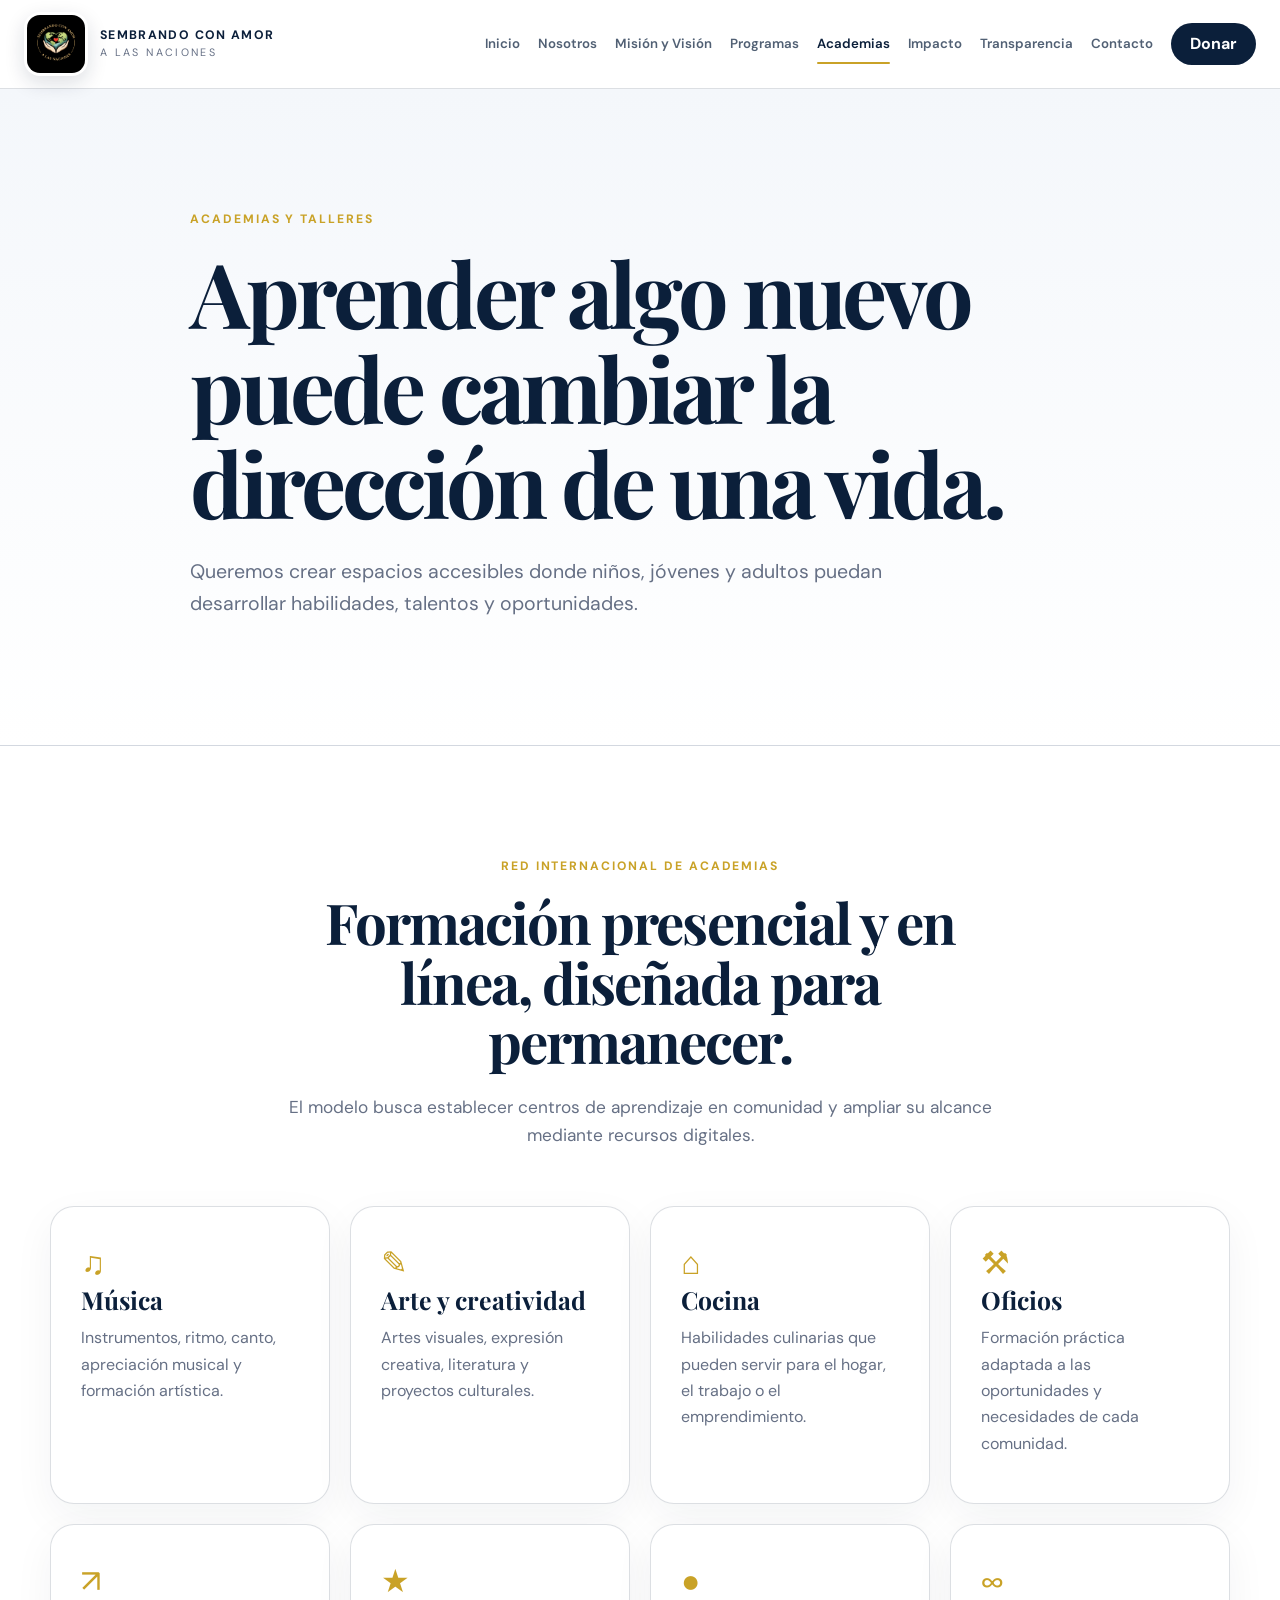
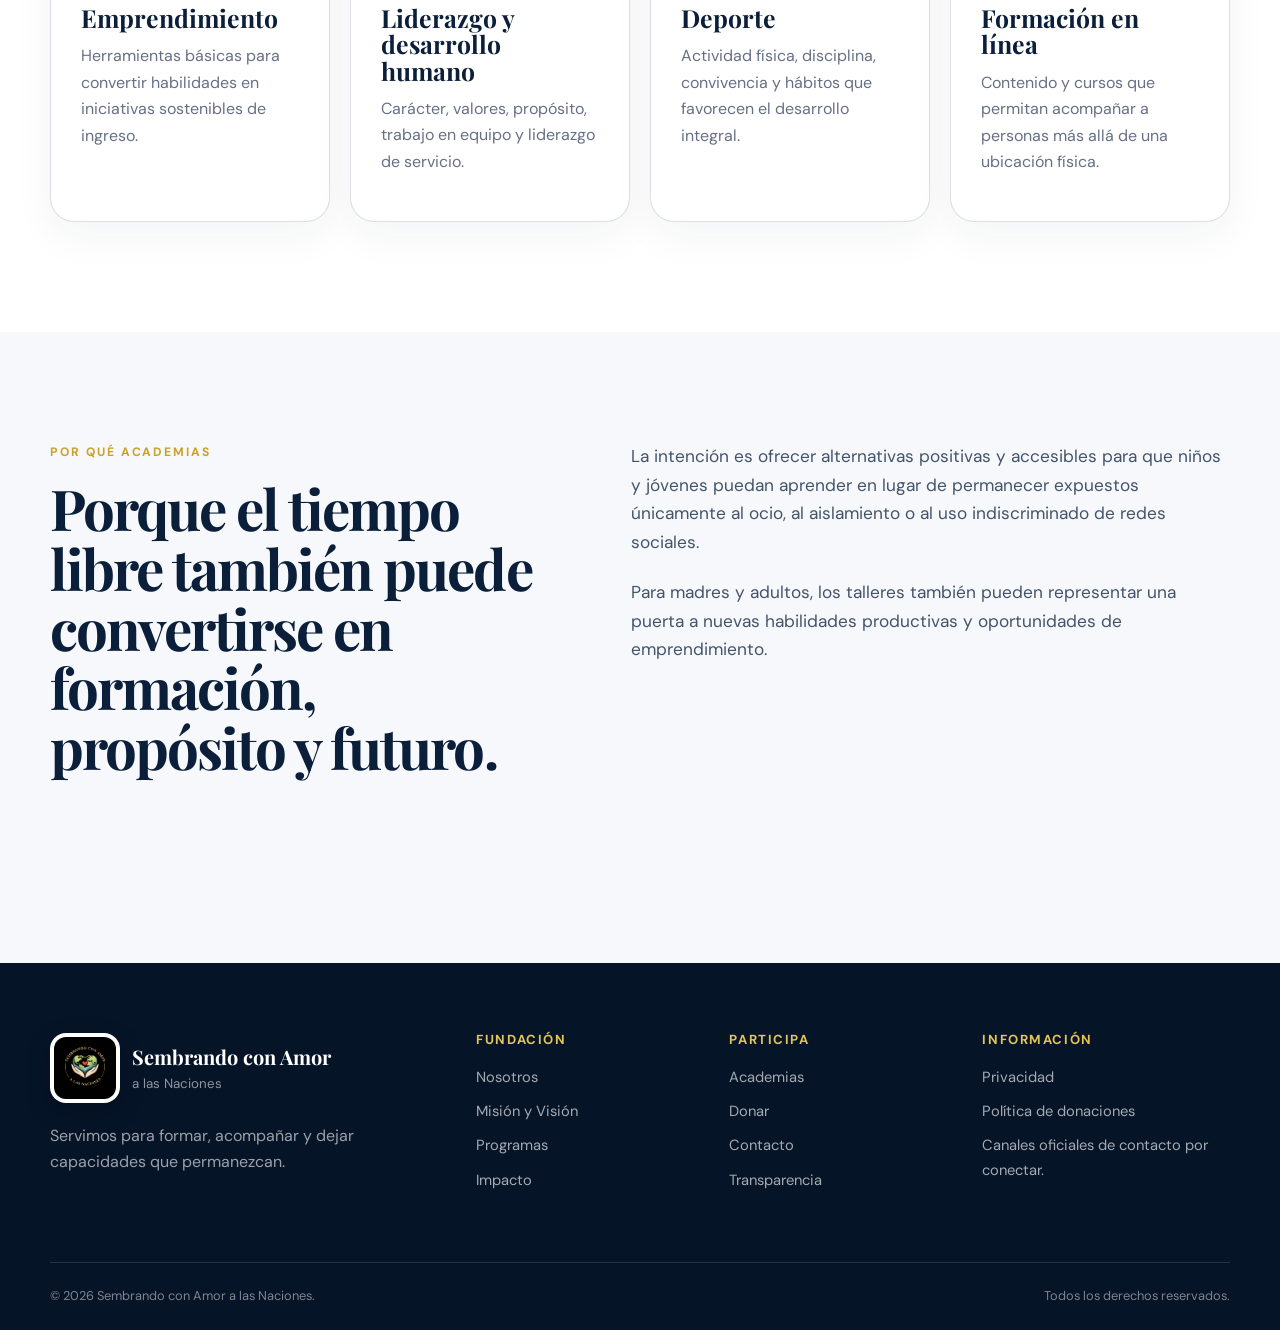
==== commit 2746d0a2: "Use official black logo PNG" ====
--- a/academias.html
+++ b/academias.html
@@ -10,12 +10,12 @@
   <link rel="preconnect" href="https://fonts.gstatic.com" crossorigin>
   <link href="https://fonts.googleapis.com/css2?family=DM+Sans:wght@400;500;600;700&family=Playfair+Display:wght@600;700&display=swap" rel="stylesheet">
   <link rel="stylesheet" href="styles.css" />
-  <link rel="icon" type="image/jpeg" href="assets/logo-sembrando-con-amor.jpg" />
+  <link rel="icon" type="image/png" href="assets/logo-sembrando-con-amor.png" />
 </head>
 <body class="">
 <header class="site-header">
   <a class="brand" href="index.html" aria-label="Sembrando con Amor a las Naciones - Inicio">
-    <img class="brand-logo-image" src="assets/logo-sembrando-con-amor.jpg" alt="Logo Sembrando con Amor a las Naciones" />
+    <img class="brand-logo-image" src="assets/logo-sembrando-con-amor.png" alt="Logo Sembrando con Amor a las Naciones" />
     <span class="brand-copy"><strong>SEMBRANDO CON AMOR</strong><small>A LAS NACIONES</small></span>
   </a>
   <button class="nav-toggle" id="navToggle" aria-label="Abrir menú" aria-expanded="false"><span></span><span></span><span></span></button>
@@ -28,7 +28,7 @@
 </main>
 <footer class="site-footer">
   <div class="container footer-grid">
-    <div class="footer-brand"><div class="footer-logo"><img class="footer-logo-image" src="assets/logo-sembrando-con-amor.jpg" alt="Logo Sembrando con Amor a las Naciones" /><div><strong>Sembrando con Amor</strong><small>a las Naciones</small></div></div><p>Servimos para formar, acompañar y dejar capacidades que permanezcan.</p></div>
+    <div class="footer-brand"><div class="footer-logo"><img class="footer-logo-image" src="assets/logo-sembrando-con-amor.png" alt="Logo Sembrando con Amor a las Naciones" /><div><strong>Sembrando con Amor</strong><small>a las Naciones</small></div></div><p>Servimos para formar, acompañar y dejar capacidades que permanezcan.</p></div>
     <div><h3>Fundación</h3><a href="nosotros.html">Nosotros</a><a href="mision-vision.html">Misión y Visión</a><a href="programas.html">Programas</a><a href="impacto.html">Impacto</a></div>
     <div><h3>Participa</h3><a href="academias.html">Academias</a><a href="donar.html">Donar</a><a href="contacto.html">Contacto</a><a href="transparencia.html">Transparencia</a></div>
     <div><h3>Información</h3><a href="privacidad.html">Privacidad</a><a href="politica-donaciones.html">Política de donaciones</a><span class="footer-note">Canales oficiales de contacto por conectar.</span></div>
--- a/styles.css
+++ b/styles.css
@@ -17,10 +17,10 @@
 
 
 /* Official foundation logo */
-.brand-logo-image{width:58px;height:58px;object-fit:cover;border-radius:50%;flex:0 0 58px;box-shadow:0 5px 18px rgba(11,31,58,.14)}
-.footer-logo-image{width:62px;height:62px;object-fit:cover;border-radius:50%;flex:0 0 62px;box-shadow:0 7px 22px rgba(0,0,0,.22)}
+.brand-logo-image{width:64px;height:64px;object-fit:contain;border-radius:16px;flex:0 0 64px;background:#fff;padding:3px;box-shadow:0 7px 20px rgba(11,31,58,.14)}
+.footer-logo-image{width:70px;height:70px;object-fit:contain;border-radius:16px;flex:0 0 70px;background:#fff;padding:4px;box-shadow:0 8px 24px rgba(0,0,0,.22)}
 .hero-logo-wrap{display:grid;place-items:center;padding:26px 26px 10px}
-.hero-logo-image{width:min(100%,430px);aspect-ratio:1/1;object-fit:cover;border-radius:28px;box-shadow:0 28px 80px rgba(0,0,0,.32)}
-@media(max-width:720px){.brand-logo-image{width:48px;height:48px;flex-basis:48px}.footer-logo-image{width:54px;height:54px;flex-basis:54px}.hero-logo-wrap{padding:18px 18px 6px}.hero-logo-image{border-radius:22px}}
+.hero-logo-image{width:min(100%,460px);aspect-ratio:1/1;object-fit:contain;border-radius:28px;background:#fff;padding:10px;box-shadow:0 28px 80px rgba(0,0,0,.32)}
+@media(max-width:720px){.brand-logo-image{width:52px;height:52px;flex-basis:52px}.footer-logo-image{width:58px;height:58px;flex-basis:58px}.hero-logo-wrap{padding:18px 18px 6px}.hero-logo-image{border-radius:22px;padding:7px}}
 
-.success-logo{width:150px;height:150px;object-fit:cover;border-radius:50%;margin:0 auto 24px;box-shadow:0 20px 50px rgba(0,0,0,.28)}
+.success-logo{width:160px;height:160px;object-fit:contain;border-radius:22px;background:#fff;padding:8px;margin:0 auto 24px;box-shadow:0 20px 50px rgba(0,0,0,.28)}
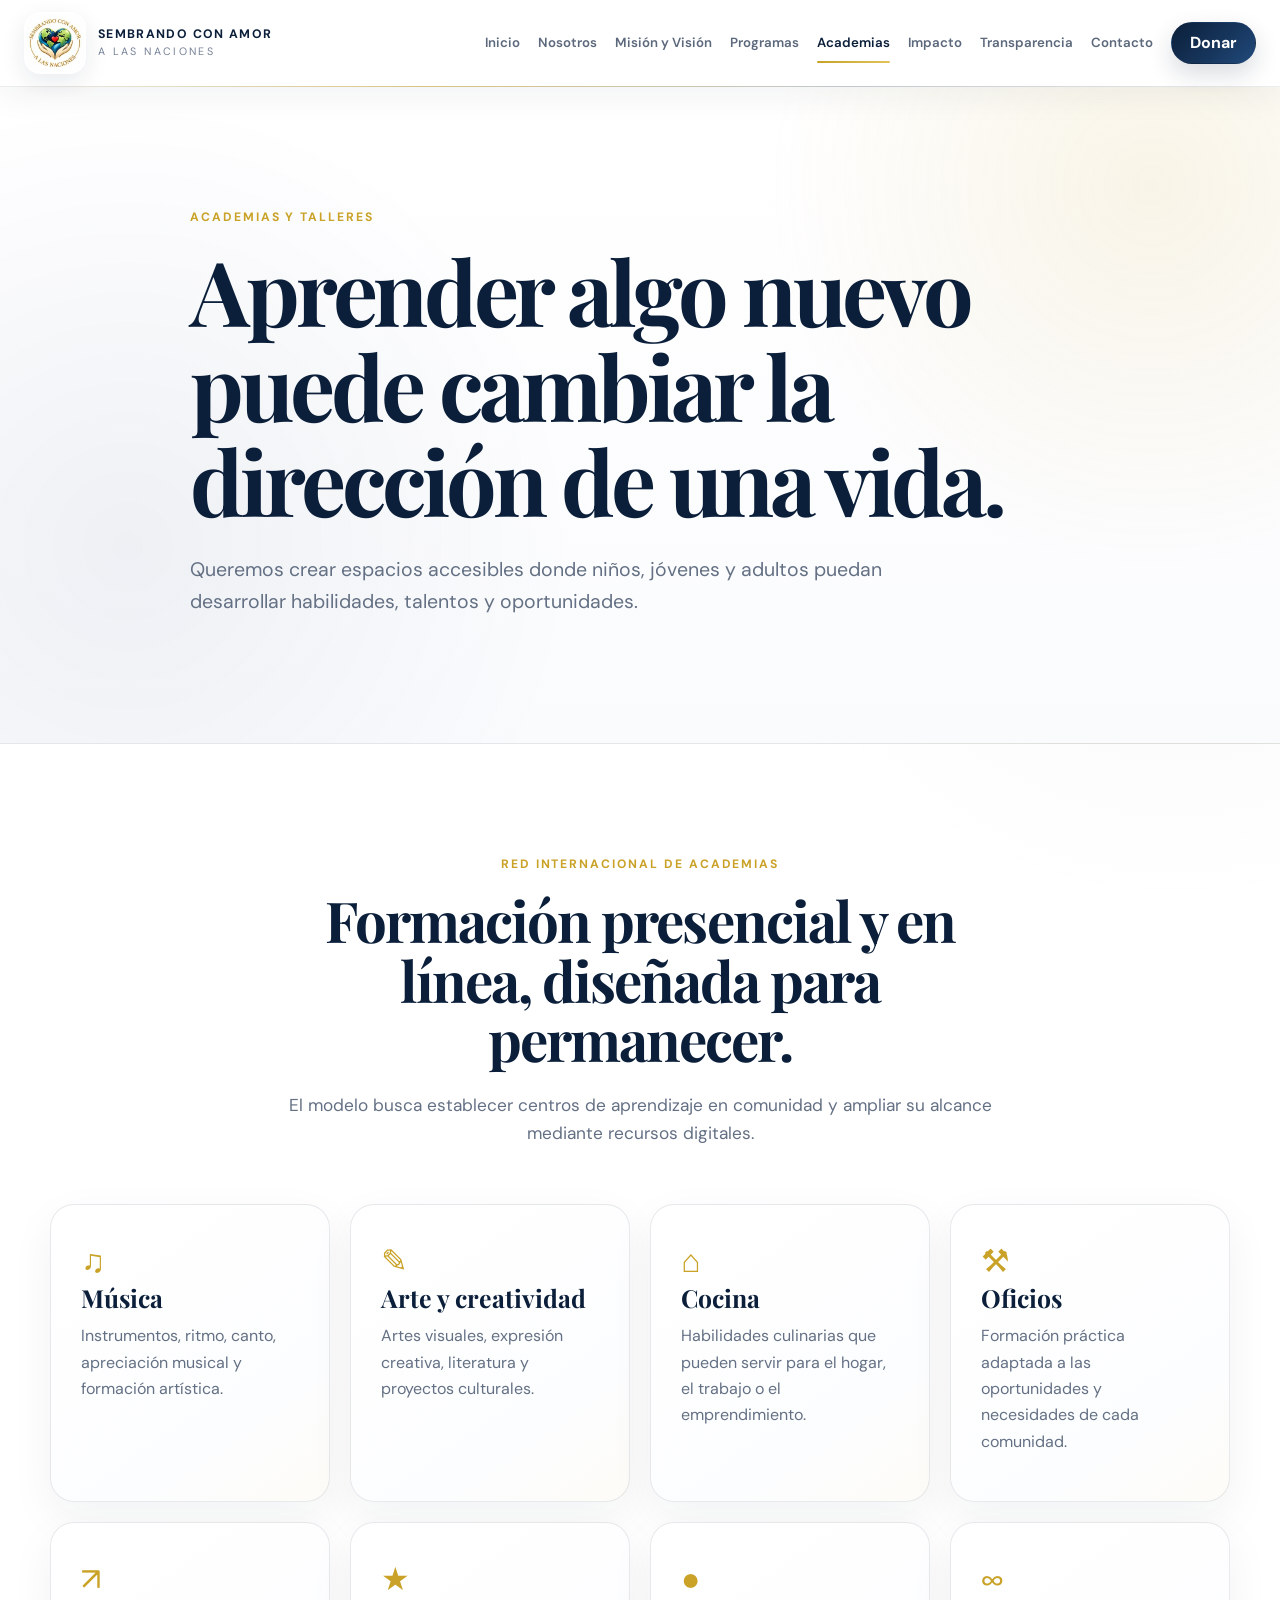
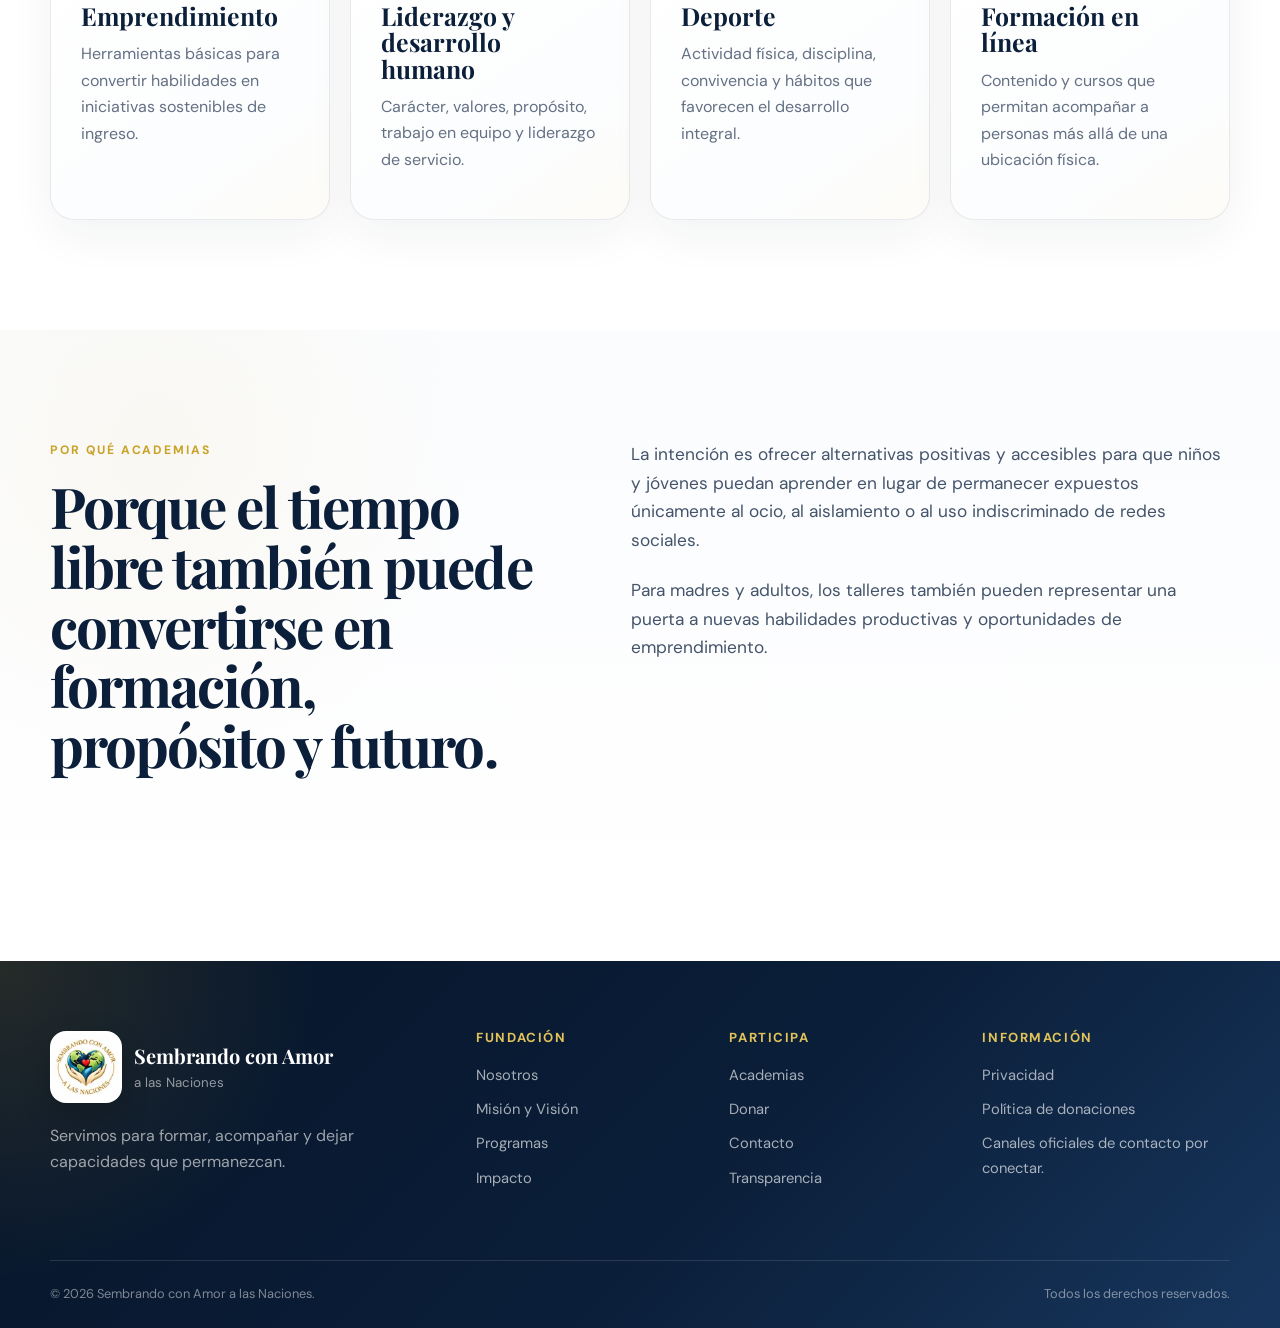
==== commit c5c409eb: "Use white-background foundation logo" ====
--- a/academias.html
+++ b/academias.html
@@ -3,19 +3,19 @@
 <head>
   <meta charset="utf-8" />
   <meta name="viewport" content="width=device-width,initial-scale=1" />
-  <meta name="theme-color" content="#153a32" />
+  <meta name="theme-color" content="#FFFFFF" />
   <meta name="description" content="Academias y talleres de música, arte, cocina, oficios, emprendimiento, deporte y liderazgo." />
   <title>Academias y Talleres | Sembrando con Amor a las Naciones</title>
   <link rel="preconnect" href="https://fonts.googleapis.com">
   <link rel="preconnect" href="https://fonts.gstatic.com" crossorigin>
   <link href="https://fonts.googleapis.com/css2?family=DM+Sans:wght@400;500;600;700&family=Playfair+Display:wght@600;700&display=swap" rel="stylesheet">
   <link rel="stylesheet" href="styles.css" />
-  <link rel="icon" type="image/png" href="assets/logo-sembrando-con-amor.png" />
+  <link rel="icon" type="image/jpeg" href="assets/logo-sembrando-white.jpg" />
 </head>
 <body class="">
 <header class="site-header">
   <a class="brand" href="index.html" aria-label="Sembrando con Amor a las Naciones - Inicio">
-    <img class="brand-logo-image" src="assets/logo-sembrando-con-amor.png" alt="Logo Sembrando con Amor a las Naciones" />
+    <img class="brand-logo-image" src="assets/logo-sembrando-white.jpg" alt="Logo Sembrando con Amor a las Naciones" />
     <span class="brand-copy"><strong>SEMBRANDO CON AMOR</strong><small>A LAS NACIONES</small></span>
   </a>
   <button class="nav-toggle" id="navToggle" aria-label="Abrir menú" aria-expanded="false"><span></span><span></span><span></span></button>
@@ -28,7 +28,7 @@
 </main>
 <footer class="site-footer">
   <div class="container footer-grid">
-    <div class="footer-brand"><div class="footer-logo"><img class="footer-logo-image" src="assets/logo-sembrando-con-amor.png" alt="Logo Sembrando con Amor a las Naciones" /><div><strong>Sembrando con Amor</strong><small>a las Naciones</small></div></div><p>Servimos para formar, acompañar y dejar capacidades que permanezcan.</p></div>
+    <div class="footer-brand"><div class="footer-logo"><img class="footer-logo-image" src="assets/logo-sembrando-white.jpg" alt="Logo Sembrando con Amor a las Naciones" /><div><strong>Sembrando con Amor</strong><small>a las Naciones</small></div></div><p>Servimos para formar, acompañar y dejar capacidades que permanezcan.</p></div>
     <div><h3>Fundación</h3><a href="nosotros.html">Nosotros</a><a href="mision-vision.html">Misión y Visión</a><a href="programas.html">Programas</a><a href="impacto.html">Impacto</a></div>
     <div><h3>Participa</h3><a href="academias.html">Academias</a><a href="donar.html">Donar</a><a href="contacto.html">Contacto</a><a href="transparencia.html">Transparencia</a></div>
     <div><h3>Información</h3><a href="privacidad.html">Privacidad</a><a href="politica-donaciones.html">Política de donaciones</a><span class="footer-note">Canales oficiales de contacto por conectar.</span></div>
--- a/styles.css
+++ b/styles.css
@@ -24,3 +24,315 @@
 @media(max-width:720px){.brand-logo-image{width:52px;height:52px;flex-basis:52px}.footer-logo-image{width:58px;height:58px;flex-basis:58px}.hero-logo-wrap{padding:18px 18px 6px}.hero-logo-image{border-radius:22px;padding:7px}}
 
 .success-logo{width:160px;height:160px;object-fit:contain;border-radius:22px;background:#fff;padding:8px;margin:0 auto 24px;box-shadow:0 20px 50px rgba(0,0,0,.28)}
+
+/* WHITE PRIMARY ELEGANT THEME */
+:root{
+  --green:#0B1F3A;
+  --green-2:#17365D;
+  --green-3:#061428;
+  --sage:#EEF3F9;
+  --cream:#FBFAF6;
+  --paper:#FFFFFF;
+  --ink:#0B1F3A;
+  --muted:#647084;
+  --gold:#C9A227;
+  --gold-2:#E1C35A;
+  --line:rgba(11,31,58,.11);
+  --white:#FFFFFF;
+  --shadow:0 24px 70px rgba(11,31,58,.10);
+}
+html,body{background:#fff}
+body{
+  color:var(--ink);
+  background:
+    radial-gradient(circle at 8% 0%,rgba(201,162,39,.045),transparent 22rem),
+    radial-gradient(circle at 92% 16%,rgba(11,31,58,.035),transparent 28rem),
+    #fff;
+}
+.site-header{
+  background:rgba(255,255,255,.96);
+  border-bottom:1px solid rgba(11,31,58,.08);
+  box-shadow:0 10px 32px rgba(11,31,58,.055);
+}
+.site-header:after{
+  content:"";
+  position:absolute;
+  left:0;right:0;bottom:-1px;height:1px;
+  background:linear-gradient(90deg,transparent,rgba(201,162,39,.55),rgba(11,31,58,.18),transparent);
+}
+.brand-logo-image{
+  width:62px;height:62px;flex:0 0 62px;
+  object-fit:contain;
+  border-radius:16px;
+  background:#fff;
+  padding:2px;
+  box-shadow:0 8px 24px rgba(11,31,58,.09);
+}
+.brand strong{color:#0B1F3A}
+.brand small{color:#758196}
+.nav-link{color:#5C687B}
+.nav-link:hover,.nav-link.active{color:#0B1F3A}
+.nav-link.active:after{background:linear-gradient(90deg,#C9A227,#E1C35A)}
+.btn-primary{
+  color:#fff;
+  background:linear-gradient(135deg,#0B1F3A 0%,#17365D 58%,#214A7C 100%);
+  box-shadow:0 10px 24px rgba(11,31,58,.16);
+}
+.btn-primary:hover{background:linear-gradient(135deg,#10284A,#1A3D69)}
+.btn-accent{
+  color:#0B1F3A;
+  background:linear-gradient(135deg,#E7CE70 0%,#C9A227 50%,#E2C45A 100%);
+  box-shadow:0 10px 24px rgba(201,162,39,.20);
+}
+.btn-accent:hover{background:linear-gradient(135deg,#EEDB94,#D4AE35,#E9D57E)}
+.btn-ghost{
+  color:#0B1F3A;
+  background:rgba(255,255,255,.86);
+  border-color:rgba(11,31,58,.22);
+  box-shadow:0 8px 22px rgba(11,31,58,.06);
+}
+.btn-ghost:hover{background:#fff;border-color:rgba(201,162,39,.55)}
+.hero{
+  color:#0B1F3A;
+  background:#fff;
+}
+.home-hero{
+  position:relative;
+  isolation:isolate;
+  border-bottom:1px solid rgba(11,31,58,.07);
+}
+.hero-bg{
+  background:
+    radial-gradient(circle at 15% 20%,rgba(201,162,39,.13),transparent 28%),
+    radial-gradient(circle at 86% 28%,rgba(23,54,93,.10),transparent 30%),
+    radial-gradient(circle at 72% 86%,rgba(201,162,39,.08),transparent 32%),
+    linear-gradient(135deg,#FFFFFF 0%,#FCFDFE 42%,#F7F9FC 72%,#FFF9EA 100%);
+}
+.hero-bg:after{
+  content:"";
+  position:absolute;inset:0;
+  background:linear-gradient(115deg,rgba(255,255,255,.72),rgba(255,255,255,.12) 55%,rgba(255,255,255,.58));
+  pointer-events:none;
+}
+.hero-orbit{border-color:rgba(201,162,39,.18)}
+.orbit-a{box-shadow:inset 0 0 70px rgba(201,162,39,.025)}
+.orbit-b{border-color:rgba(11,31,58,.09)}
+.hero-copy{color:#0B1F3A}
+.hero-copy .eyebrow{color:#B58D16}
+.hero-copy h1{
+  color:#0B1F3A;
+  text-shadow:0 1px 0 rgba(255,255,255,.7);
+}
+.gold-word{
+  color:#B88E17;
+  background:linear-gradient(135deg,#B48711 0%,#D5B341 48%,#9D7410 100%);
+  -webkit-background-clip:text;
+  background-clip:text;
+  -webkit-text-fill-color:transparent;
+}
+.hero-text{color:#56647A}
+.trust-row{border-top-color:rgba(11,31,58,.10)}
+.trust-row strong{color:#0B1F3A}
+.trust-row span{color:#7B8697}
+.hero-card{
+  background:
+    radial-gradient(circle at 100% 0%,rgba(201,162,39,.12),transparent 35%),
+    linear-gradient(145deg,rgba(255,255,255,.98),rgba(248,250,253,.96));
+  border:1px solid rgba(11,31,58,.10);
+  box-shadow:
+    0 28px 80px rgba(11,31,58,.12),
+    0 1px 0 rgba(255,255,255,.8) inset;
+  backdrop-filter:blur(12px);
+}
+.hero-card:before{
+  content:"";
+  position:absolute;
+  inset:-1px;
+  border-radius:inherit;
+  padding:1px;
+  background:linear-gradient(145deg,rgba(201,162,39,.42),rgba(11,31,58,.08),rgba(255,255,255,.65));
+  -webkit-mask:linear-gradient(#000 0 0) content-box,linear-gradient(#000 0 0);
+  -webkit-mask-composite:xor;
+  mask-composite:exclude;
+  pointer-events:none;
+}
+.hero-logo-wrap{padding:18px 18px 10px}
+.hero-logo-image{
+  width:min(100%,270px);
+  height:auto;
+  aspect-ratio:1/1;
+  object-fit:contain;
+  border-radius:22px;
+  background:#fff;
+  padding:4px;
+  box-shadow:0 18px 45px rgba(11,31,58,.08);
+}
+.hero-card-copy p{color:#B58D16}
+.hero-card-copy h2{color:#0B1F3A}
+.hero-card-copy span{color:#6D7889}
+.page-hero{
+  background:
+    radial-gradient(circle at 90% 15%,rgba(201,162,39,.11),transparent 24rem),
+    radial-gradient(circle at 10% 70%,rgba(23,54,93,.06),transparent 28rem),
+    linear-gradient(180deg,#FFFFFF 0%,#FAFBFD 100%);
+  color:#0B1F3A;
+}
+.page-hero-dark{
+  color:#0B1F3A;
+  background:
+    radial-gradient(circle at 80% 0%,rgba(201,162,39,.13),transparent 24rem),
+    linear-gradient(135deg,#FFFFFF,#F5F8FC);
+}
+.page-hero-dark p:last-child{color:#647084}
+.donation-hero{
+  background:
+    radial-gradient(circle at 88% 20%,rgba(201,162,39,.16),transparent 23rem),
+    linear-gradient(130deg,#FFFFFF 0%,#F8FAFD 62%,#FFF9E9 100%);
+}
+.section-soft{
+  background:
+    radial-gradient(circle at 12% 20%,rgba(201,162,39,.055),transparent 20rem),
+    linear-gradient(180deg,#FBFCFE,#FFFFFF);
+}
+.info-card,.trans-card,.path-card,.academy-card{
+  background:
+    linear-gradient(145deg,#FFFFFF 0%,#FCFDFE 72%,#FFF9EA 155%);
+  border-color:rgba(11,31,58,.09);
+  box-shadow:0 16px 45px rgba(11,31,58,.055);
+}
+.info-card:hover,.trans-card:hover,.academy-card:hover,.path-card:hover{
+  box-shadow:0 24px 58px rgba(11,31,58,.095);
+  border-color:rgba(201,162,39,.27);
+}
+.path-card span{
+  color:#0B1F3A;
+  background:linear-gradient(135deg,#FFF5CE,#F2E2A3);
+}
+.path-card b,.program-row>a{color:#17365D}
+.quote-band{
+  position:relative;
+  overflow:hidden;
+  background:
+    radial-gradient(circle at 15% 20%,rgba(225,195,90,.20),transparent 22rem),
+    radial-gradient(circle at 90% 70%,rgba(255,255,255,.09),transparent 24rem),
+    linear-gradient(135deg,#07172C 0%,#0B1F3A 48%,#17365D 100%);
+}
+.quote-band:after{
+  content:"";
+  position:absolute;inset:0;
+  background:linear-gradient(120deg,transparent 20%,rgba(255,255,255,.035),transparent 75%);
+}
+.quote-band .container{position:relative;z-index:1}
+.feature-band{
+  background:
+    radial-gradient(circle at 100% 0%,rgba(201,162,39,.12),transparent 18rem),
+    linear-gradient(135deg,#FFFFFF,#F6F9FC 60%,#FFF8E4);
+  border:1px solid rgba(11,31,58,.08);
+  box-shadow:0 20px 55px rgba(11,31,58,.06);
+}
+.statement-card{
+  background:linear-gradient(145deg,#FFFFFF,#F8FAFD);
+  border:1px solid rgba(11,31,58,.09);
+  box-shadow:0 18px 48px rgba(11,31,58,.055);
+}
+.statement-card.dark{
+  color:#fff;
+  background:
+    radial-gradient(circle at 100% 0%,rgba(201,162,39,.20),transparent 18rem),
+    linear-gradient(145deg,#0B1F3A,#17365D);
+}
+.values-grid{background:rgba(11,31,58,.08);border-color:rgba(11,31,58,.08)}
+.value{background:linear-gradient(180deg,#fff,#FCFDFE)}
+.impact{
+  background:
+    radial-gradient(circle at 8% 15%,rgba(201,162,39,.18),transparent 21rem),
+    linear-gradient(135deg,#07172C,#0B1F3A 56%,#17365D);
+}
+.document-list{background:rgba(11,31,58,.08);border-color:rgba(11,31,58,.08)}
+.document-list div{background:#fff}
+.legal-note{
+  border-color:rgba(201,162,39,.33);
+  background:linear-gradient(135deg,#FFFDF7,#FFF7DD);
+}
+.contact-card{
+  background:
+    radial-gradient(circle at 100% 0%,rgba(201,162,39,.12),transparent 16rem),
+    linear-gradient(145deg,#FFFFFF,#F7F9FC);
+  border:1px solid rgba(11,31,58,.08);
+  box-shadow:0 18px 48px rgba(11,31,58,.055);
+}
+.donation-section{background:#fff}
+.donation-form{
+  background:
+    radial-gradient(circle at 100% 0%,rgba(201,162,39,.08),transparent 18rem),
+    #fff;
+  border-color:rgba(11,31,58,.10);
+}
+.segmented{background:#F2F5F9}
+.frequency-btn.active{color:#0B1F3A}
+.amount-btn{color:#0B1F3A}
+.amount-btn.active{
+  color:#fff;
+  border-color:#0B1F3A;
+  background:linear-gradient(135deg,#0B1F3A,#17365D);
+}
+.secure-box{background:linear-gradient(135deg,#F7F9FC,#FFF9E9)}
+.cta-card{
+  display:grid;
+  grid-template-columns:1.25fr .75fr;
+  gap:36px;
+  align-items:center;
+  padding:46px;
+  border-radius:32px;
+  color:#0B1F3A;
+  background:
+    radial-gradient(circle at 85% 15%,rgba(201,162,39,.17),transparent 18rem),
+    radial-gradient(circle at 10% 100%,rgba(23,54,93,.07),transparent 22rem),
+    linear-gradient(135deg,#FFFFFF 0%,#F9FBFD 55%,#FFF8E5 100%);
+  border:1px solid rgba(11,31,58,.09);
+  box-shadow:0 24px 70px rgba(11,31,58,.085);
+}
+.cta-card h2{color:#0B1F3A;margin-bottom:0}
+.cta-card .eyebrow{color:#B58D16}
+.cta-actions{display:flex;justify-content:flex-end;gap:14px;flex-wrap:wrap}
+.cta-card .btn-outline-light{
+  color:#0B1F3A;
+  border-color:rgba(11,31,58,.22);
+  background:#fff;
+}
+.site-footer{
+  background:
+    radial-gradient(circle at 0% 0%,rgba(201,162,39,.16),transparent 20rem),
+    linear-gradient(135deg,#061428,#0B1F3A 58%,#17365D);
+}
+.footer-logo-image{
+  width:72px;height:72px;flex:0 0 72px;
+  object-fit:contain;
+  border-radius:16px;
+  background:#fff;
+  padding:3px;
+  box-shadow:0 10px 30px rgba(0,0,0,.18);
+}
+.success-shell{
+  background:
+    radial-gradient(circle at 15% 15%,rgba(201,162,39,.16),transparent 24rem),
+    linear-gradient(135deg,#07172C,#0B1F3A 55%,#17365D);
+}
+.success-logo{
+  width:170px;height:170px;
+  object-fit:contain;
+  border-radius:24px;
+  background:#fff;
+  padding:4px;
+  box-shadow:0 18px 48px rgba(0,0,0,.22);
+}
+@media(max-width:1020px){
+  .cta-card{grid-template-columns:1fr}
+  .cta-actions{justify-content:flex-start}
+}
+@media(max-width:720px){
+  .brand-logo-image{width:50px;height:50px;flex-basis:50px}
+  .footer-logo-image{width:60px;height:60px;flex-basis:60px}
+  .hero-logo-image{width:min(100%,220px)}
+  .cta-card{padding:28px}
+}
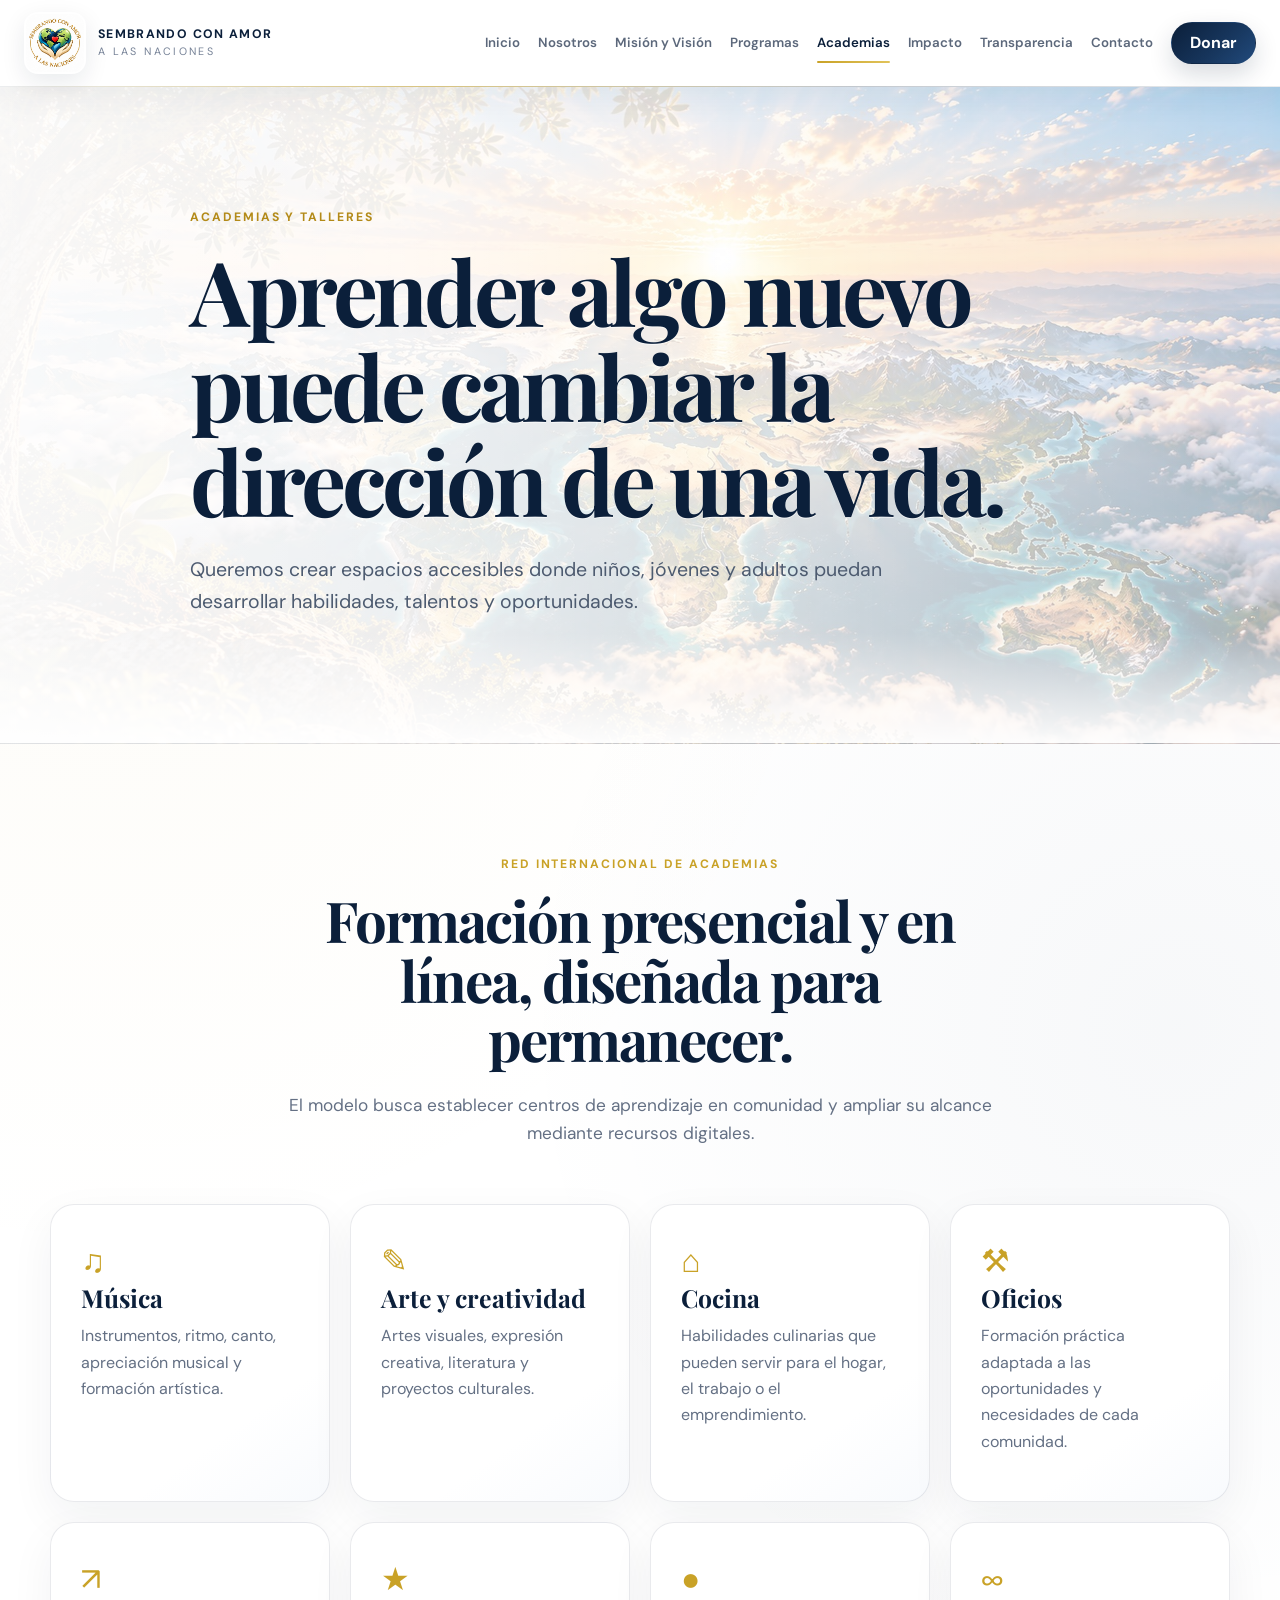
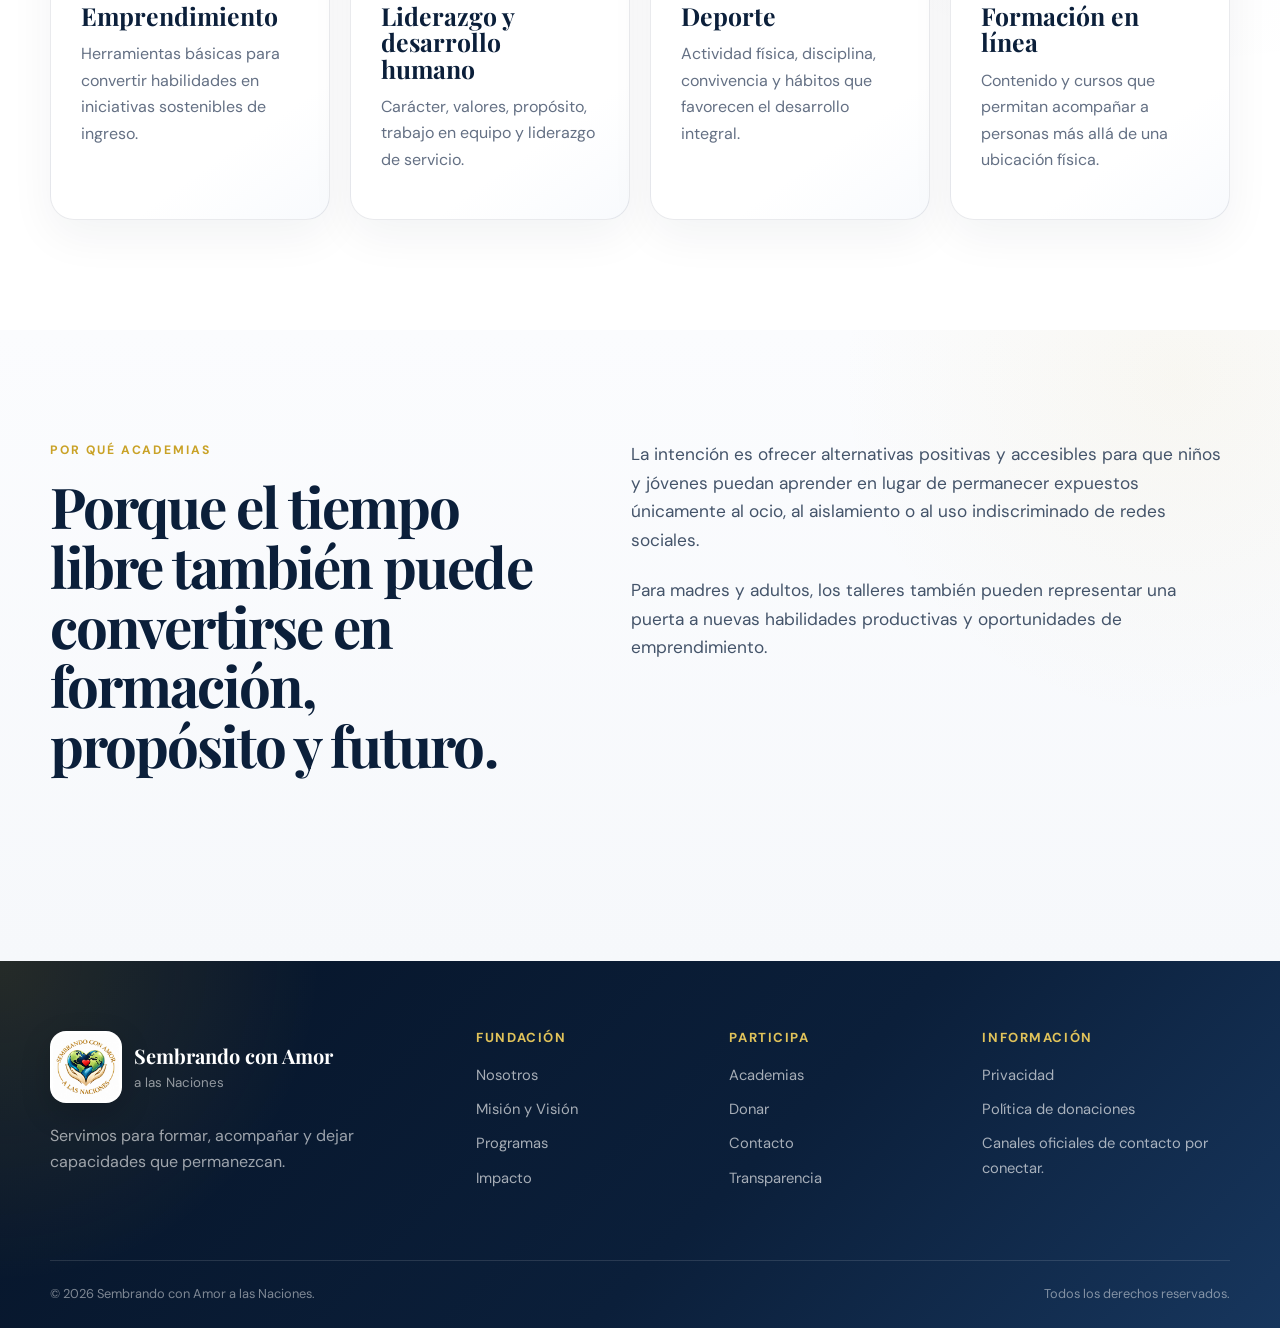
==== commit d5709c2e: "Use PNG favicon" ====
--- a/academias.html
+++ b/academias.html
@@ -10,7 +10,7 @@
   <link rel="preconnect" href="https://fonts.gstatic.com" crossorigin>
   <link href="https://fonts.googleapis.com/css2?family=DM+Sans:wght@400;500;600;700&family=Playfair+Display:wght@600;700&display=swap" rel="stylesheet">
   <link rel="stylesheet" href="styles.css" />
-  <link rel="icon" type="image/jpeg" href="assets/logo-sembrando-white.jpg" />
+  <link rel="icon" type="image/png" href="assets/logo-sembrando-con-amor.png" />
 </head>
 <body class="">
 <header class="site-header">
--- a/styles.css
+++ b/styles.css
@@ -336,3 +336,314 @@
   .hero-logo-image{width:min(100%,220px)}
   .cta-card{padding:28px}
 }
+
+
+/* WHITE PRIMARY + LANDSCAPE HERO */
+body{
+  background:
+    radial-gradient(circle at 8% 18%,rgba(201,162,39,.035),transparent 28%),
+    radial-gradient(circle at 92% 35%,rgba(22,54,95,.035),transparent 30%),
+    #FFFFFF;
+}
+.site-header{
+  background:rgba(255,255,255,.96);
+  border-bottom:1px solid rgba(11,31,58,.08);
+  box-shadow:0 10px 35px rgba(11,31,58,.055);
+}
+.brand-logo-image{
+  object-fit:contain;
+  background:#fff;
+  border-radius:14px;
+}
+.home-hero{
+  min-height:calc(100vh - 82px);
+  display:grid;
+  align-items:center;
+  position:relative;
+  overflow:hidden;
+  color:var(--ink);
+  background:#fff;
+  isolation:isolate;
+}
+.home-hero .hero-bg{
+  position:absolute;
+  inset:0;
+  z-index:-2;
+  background:
+    linear-gradient(90deg,
+      rgba(255,255,255,.99) 0%,
+      rgba(255,255,255,.97) 28%,
+      rgba(255,255,255,.88) 45%,
+      rgba(255,255,255,.46) 64%,
+      rgba(255,255,255,.14) 100%),
+    linear-gradient(180deg,rgba(255,255,255,.10),rgba(11,31,58,.10)),
+    url("assets/hero-naciones.jpg") center center/cover no-repeat;
+}
+.home-hero:after{
+  content:"";
+  position:absolute;
+  inset:auto -12% -34% -12%;
+  height:55%;
+  z-index:-1;
+  background:
+    radial-gradient(ellipse at 52% 0%,rgba(255,255,255,.98) 0 34%,rgba(255,255,255,.72) 55%,transparent 72%);
+  pointer-events:none;
+}
+.home-hero .hero-grid{
+  position:relative;
+  z-index:2;
+  grid-template-columns:1.08fr .92fr;
+  gap:58px;
+  padding:76px 0 82px;
+}
+.home-hero .hero-copy{
+  max-width:720px;
+  padding:28px 0;
+}
+.home-hero .hero-copy h1{
+  color:#0B1F3A;
+  text-shadow:0 2px 18px rgba(255,255,255,.72);
+}
+.gold-word{
+  background:linear-gradient(135deg,#A87910 0%,#C9A227 45%,#E4C35D 100%);
+  -webkit-background-clip:text;
+  background-clip:text;
+  color:transparent;
+}
+.home-hero .hero-text{
+  color:#40506A;
+  max-width:650px;
+  text-shadow:0 1px 10px rgba(255,255,255,.72);
+}
+.home-hero .btn-accent{
+  background:linear-gradient(135deg,#E5C55D,#C9A227 58%,#B58818);
+  color:#0B1F3A;
+  box-shadow:0 12px 28px rgba(201,162,39,.23);
+}
+.home-hero .btn-accent:hover{
+  background:linear-gradient(135deg,#EFD77D,#D2AD32 58%,#BC8E1A);
+}
+.home-hero .btn-ghost{
+  border-color:rgba(11,31,58,.20);
+  color:#0B1F3A;
+  background:rgba(255,255,255,.78);
+  box-shadow:0 8px 24px rgba(11,31,58,.07);
+  backdrop-filter:blur(10px);
+}
+.home-hero .trust-row{
+  border-top:1px solid rgba(11,31,58,.12);
+}
+.home-hero .trust-row strong{color:#0B1F3A}
+.home-hero .trust-row span{color:#667085}
+.hero-visual{
+  display:flex;
+  flex-direction:column;
+  align-items:center;
+  justify-content:center;
+  min-width:0;
+  position:relative;
+}
+.hero-logo-panel{
+  width:min(100%,420px);
+  padding:12px;
+  border-radius:32px;
+  background:rgba(255,255,255,.96);
+  border:1px solid rgba(201,162,39,.30);
+  box-shadow:
+    0 30px 90px rgba(11,31,58,.18),
+    0 0 0 8px rgba(255,255,255,.20);
+  backdrop-filter:blur(14px);
+  position:relative;
+  z-index:2;
+}
+.hero-logo-panel:before{
+  content:"";
+  position:absolute;
+  inset:-1px;
+  border-radius:32px;
+  padding:1px;
+  background:linear-gradient(145deg,rgba(226,196,90,.78),rgba(255,255,255,.25),rgba(22,54,95,.18));
+  -webkit-mask:linear-gradient(#000 0 0) content-box,linear-gradient(#000 0 0);
+  -webkit-mask-composite:xor;
+  mask-composite:exclude;
+  pointer-events:none;
+}
+.home-hero .hero-logo-image{
+  width:100%;
+  height:auto;
+  aspect-ratio:1/1;
+  object-fit:contain;
+  border-radius:24px;
+  background:#fff;
+  padding:0;
+  box-shadow:none;
+}
+.hero-message-card{
+  width:min(92%,380px);
+  margin-top:-24px;
+  padding:42px 28px 25px;
+  border-radius:0 0 26px 26px;
+  background:
+    linear-gradient(145deg,rgba(255,255,255,.97),rgba(247,250,255,.94));
+  border:1px solid rgba(11,31,58,.10);
+  box-shadow:0 22px 55px rgba(11,31,58,.13);
+  text-align:center;
+  position:relative;
+  z-index:1;
+}
+.hero-message-card p{
+  margin-bottom:10px;
+  color:#B58A18;
+  font-size:.72rem;
+  text-transform:uppercase;
+  font-weight:800;
+  letter-spacing:.14em;
+}
+.hero-message-card h2{
+  color:#0B1F3A;
+  font-size:1.8rem;
+  margin-bottom:10px;
+}
+.hero-message-card span{
+  color:#667085;
+  font-size:.88rem;
+}
+.intro-section{
+  background:
+    radial-gradient(circle at 10% 0%,rgba(201,162,39,.07),transparent 28%),
+    radial-gradient(circle at 95% 65%,rgba(22,54,95,.055),transparent 32%),
+    linear-gradient(180deg,#FFFFFF 0%,#FBFCFE 100%);
+}
+.info-card,.trans-card,.path-card,.academy-card,.donation-form,.contact-card{
+  background:linear-gradient(145deg,#FFFFFF 0%,#FFFFFF 72%,#F8FAFD 100%);
+}
+.path-card{
+  border-color:rgba(11,31,58,.10);
+}
+.path-card:hover{
+  border-color:rgba(201,162,39,.32);
+  box-shadow:0 26px 70px rgba(11,31,58,.11);
+}
+.quote-band{
+  background:
+    radial-gradient(circle at 18% 20%,rgba(226,196,90,.18),transparent 28%),
+    radial-gradient(circle at 82% 72%,rgba(55,91,139,.24),transparent 34%),
+    linear-gradient(135deg,#061428 0%,#0B1F3A 55%,#16365F 100%);
+}
+.cta-card{
+  background:
+    radial-gradient(circle at 12% 12%,rgba(226,196,90,.17),transparent 27%),
+    linear-gradient(135deg,#07172D,#0B1F3A 58%,#173B68);
+  border:1px solid rgba(226,196,90,.18);
+  box-shadow:0 30px 90px rgba(11,31,58,.20);
+}
+.page-hero{
+  background:
+    radial-gradient(circle at 12% 15%,rgba(201,162,39,.055),transparent 30%),
+    radial-gradient(circle at 88% 65%,rgba(22,54,95,.05),transparent 34%),
+    linear-gradient(180deg,#FFFFFF,#F8FAFD);
+}
+.section-soft{
+  background:
+    radial-gradient(circle at 92% 8%,rgba(201,162,39,.055),transparent 26%),
+    linear-gradient(180deg,#FBFCFE,#F6F8FB);
+}
+@media(max-width:1020px){
+  .home-hero .hero-grid{grid-template-columns:1fr;gap:42px}
+  .hero-visual{max-width:520px;margin-inline:auto;width:100%}
+  .home-hero .hero-bg{
+    background:
+      linear-gradient(180deg,rgba(255,255,255,.96) 0%,rgba(255,255,255,.87) 58%,rgba(255,255,255,.62) 100%),
+      url("assets/hero-naciones.jpg") center center/cover no-repeat;
+  }
+}
+@media(max-width:720px){
+  .home-hero .hero-grid{padding:58px 0 66px}
+  .home-hero .hero-copy{text-align:left}
+  .home-hero .hero-copy h1{font-size:clamp(3rem,14vw,4.5rem)}
+  .hero-logo-panel{width:min(92vw,360px);border-radius:26px}
+  .home-hero .hero-logo-image{border-radius:20px}
+  .hero-message-card{width:min(86vw,330px);padding:38px 22px 22px}
+  .hero-message-card h2{font-size:1.55rem}
+}
+
+/* Shared landscape identity across all sections */
+.page-hero,
+.donation-hero{
+  position:relative;
+  isolation:isolate;
+  min-height:440px;
+  display:flex;
+  align-items:center;
+  overflow:hidden;
+  background:
+    linear-gradient(90deg,
+      rgba(255,255,255,.97) 0%,
+      rgba(255,255,255,.93) 30%,
+      rgba(255,255,255,.82) 61%,
+      rgba(255,255,255,.66) 100%),
+    radial-gradient(circle at 14% 18%,rgba(201,162,39,.12),transparent 31%),
+    radial-gradient(circle at 86% 68%,rgba(11,31,58,.10),transparent 36%),
+    url("assets/hero-naciones.jpg") center 47%/cover no-repeat;
+  border-bottom:1px solid rgba(11,31,58,.10);
+}
+.page-hero::after,
+.donation-hero::after{
+  content:"";
+  position:absolute;
+  inset:auto 0 0;
+  height:110px;
+  z-index:-1;
+  pointer-events:none;
+  background:linear-gradient(180deg,rgba(255,255,255,0),rgba(255,255,255,.93));
+}
+.page-hero > .container,
+.donation-hero > .container{
+  position:relative;
+  z-index:2;
+}
+.page-hero h1,
+.donation-hero h1{
+  color:#0B1F3A;
+  text-shadow:0 1px 0 rgba(255,255,255,.7);
+}
+.page-hero p:last-child,
+.donation-hero p:last-child{
+  color:#4D5B70;
+  max-width:760px;
+}
+.page-hero .eyebrow,
+.donation-hero .eyebrow{
+  color:#B38A18;
+}
+.page-hero-dark{
+  color:#0B1F3A;
+}
+.page-hero-dark p:last-child{
+  color:#4D5B70;
+}
+@media(max-width:1020px){
+  .page-hero,
+  .donation-hero{
+    min-height:400px;
+    background:
+      linear-gradient(90deg,
+        rgba(255,255,255,.97) 0%,
+        rgba(255,255,255,.91) 52%,
+        rgba(255,255,255,.73) 100%),
+      url("assets/hero-naciones.jpg") center center/cover no-repeat;
+  }
+}
+@media(max-width:720px){
+  .page-hero,
+  .donation-hero{
+    min-height:360px;
+    padding:82px 0 72px;
+    background:
+      linear-gradient(180deg,
+        rgba(255,255,255,.94) 0%,
+        rgba(255,255,255,.88) 60%,
+        rgba(255,255,255,.76) 100%),
+      url("assets/hero-naciones.jpg") center center/cover no-repeat;
+  }
+}
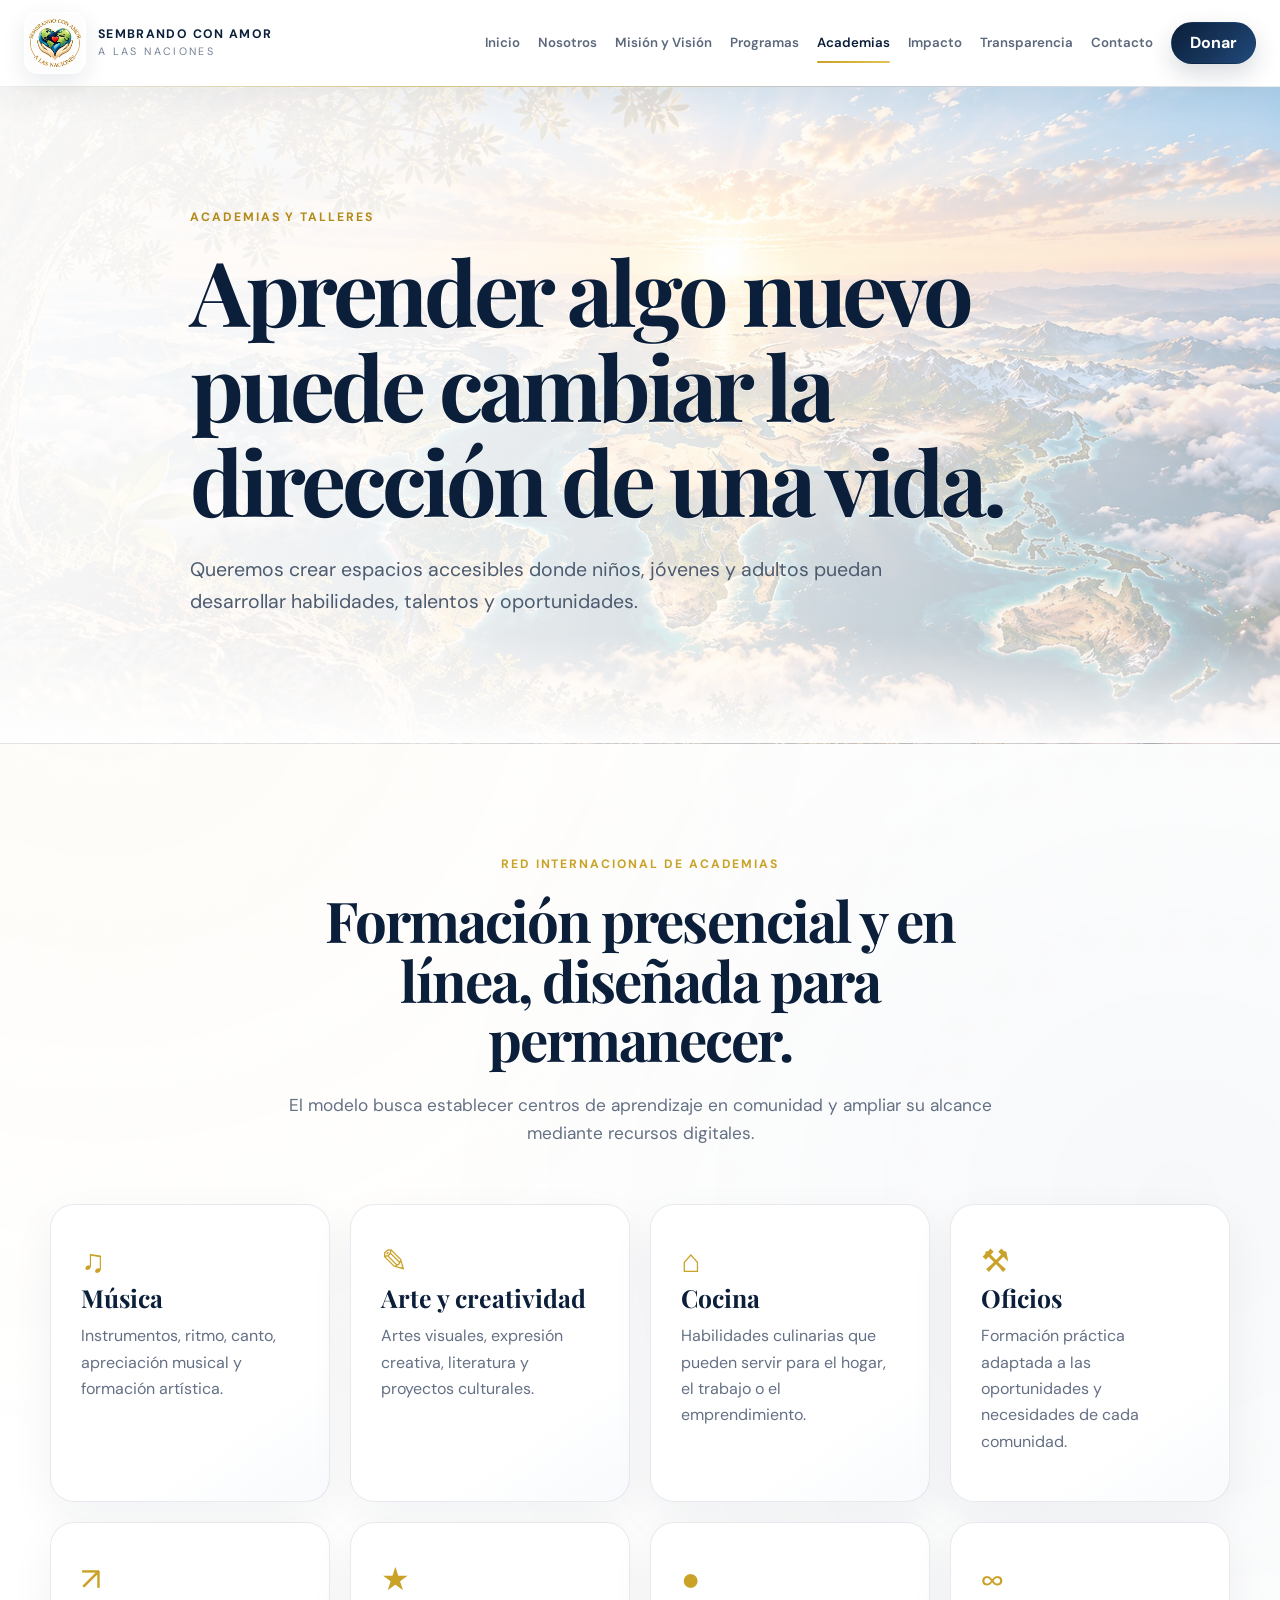
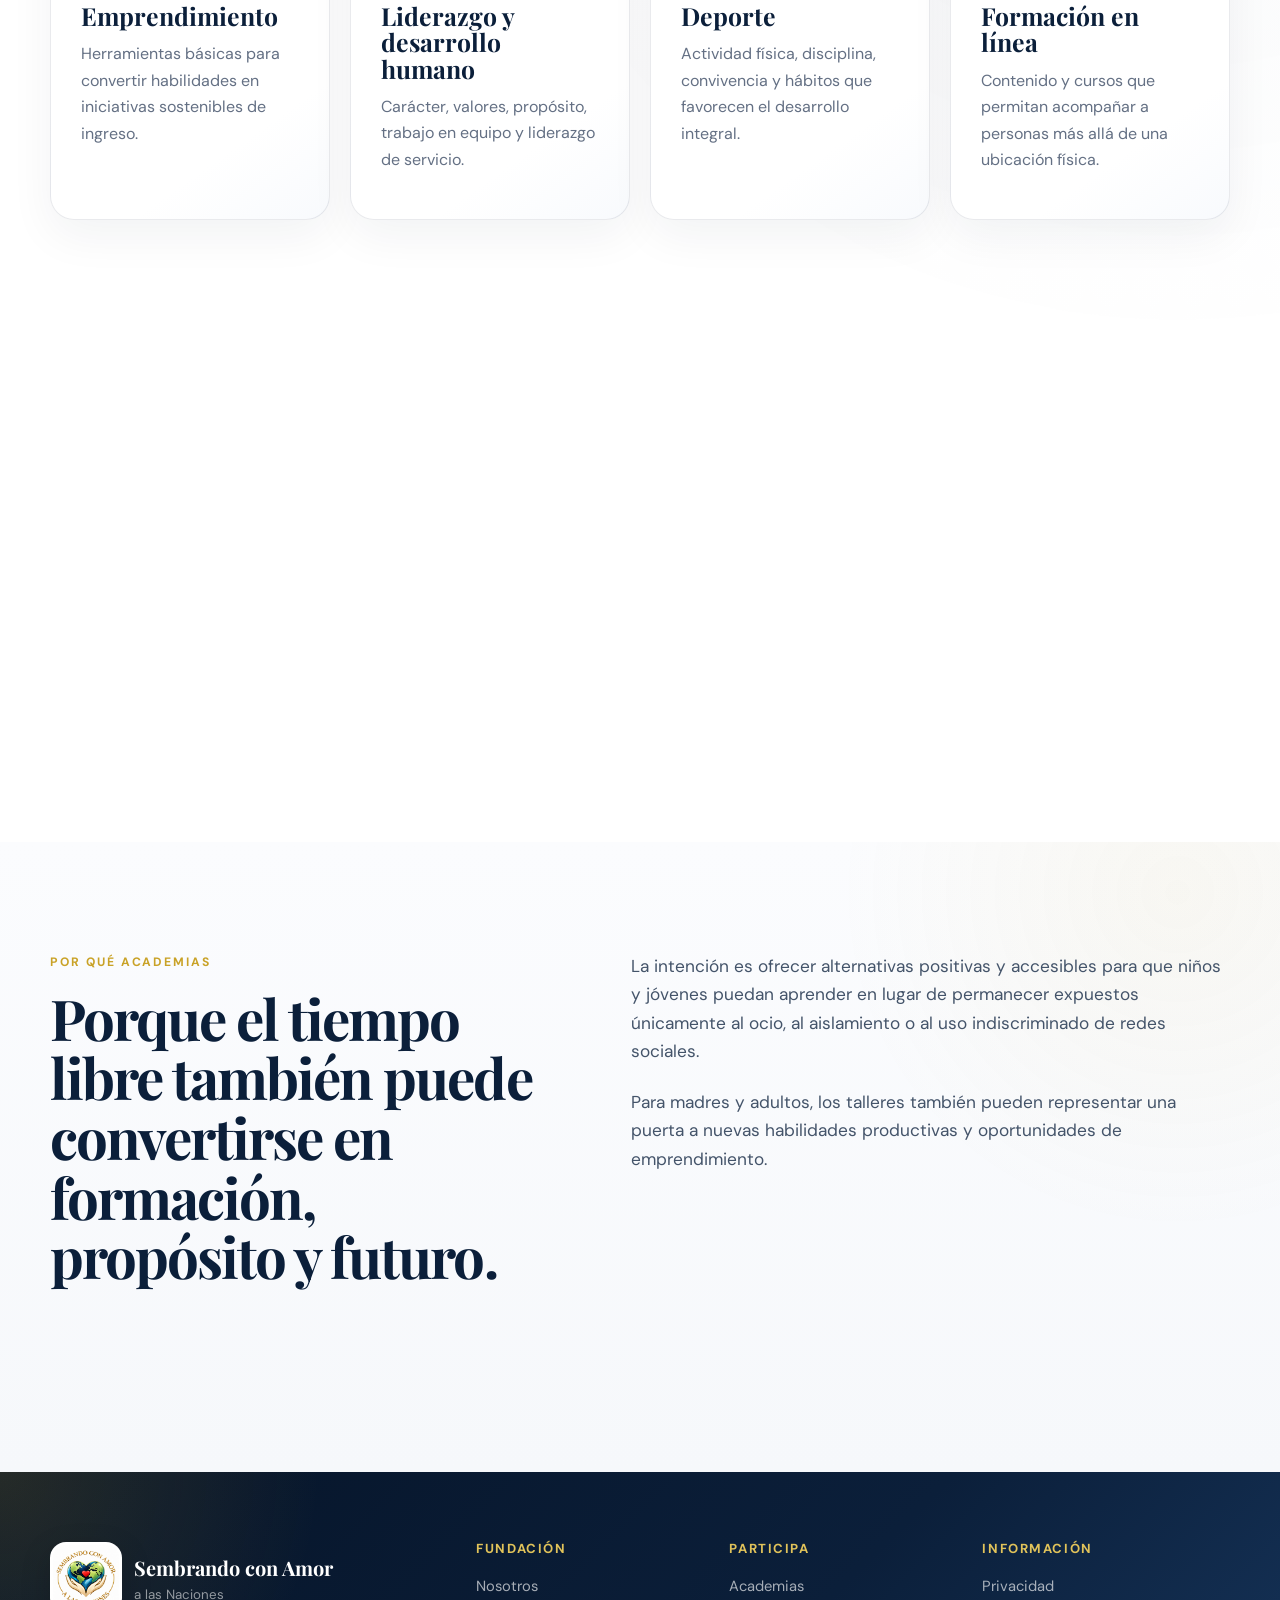
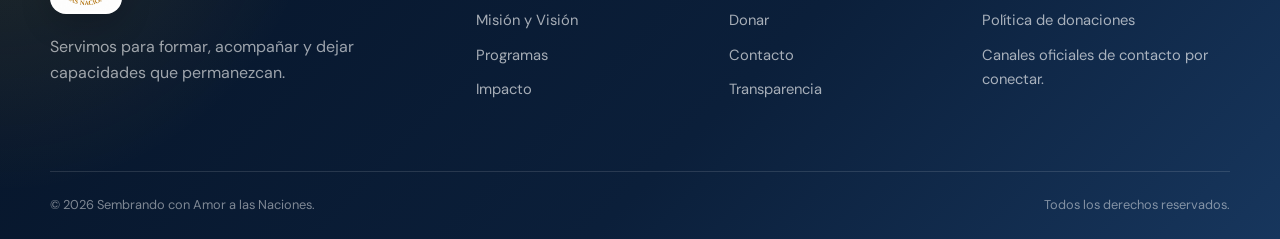
==== commit d484609f: "Feature Cumbre de Identidad in Academias" ====
--- a/academias.html
+++ b/academias.html
@@ -10,7 +10,7 @@
   <link rel="preconnect" href="https://fonts.gstatic.com" crossorigin>
   <link href="https://fonts.googleapis.com/css2?family=DM+Sans:wght@400;500;600;700&family=Playfair+Display:wght@600;700&display=swap" rel="stylesheet">
   <link rel="stylesheet" href="styles.css" />
-  <link rel="icon" type="image/png" href="assets/logo-sembrando-con-amor.png" />
+  <link rel="icon" type="image/png" href="assets/logo-home-transparent.png" />
 </head>
 <body class="">
 <header class="site-header">
@@ -24,6 +24,29 @@
 <main>
 <section class="page-hero"><div class="container narrow reveal"><p class="eyebrow">Academias y talleres</p><h1>Aprender algo nuevo puede cambiar la dirección de una vida.</h1><p>Queremos crear espacios accesibles donde niños, jóvenes y adultos puedan desarrollar habilidades, talentos y oportunidades.</p></div></section>
 <section class="section"><div class="container"><div class="section-heading centered reveal"><p class="eyebrow">Red Internacional de Academias</p><h2>Formación presencial y en línea, diseñada para permanecer.</h2><p>El modelo busca establecer centros de aprendizaje en comunidad y ampliar su alcance mediante recursos digitales.</p></div><div class="academy-grid"><article class="academy-card reveal"><div class="academy-icon">♫</div><h3>Música</h3><p>Instrumentos, ritmo, canto, apreciación musical y formación artística.</p></article><article class="academy-card reveal"><div class="academy-icon">✎</div><h3>Arte y creatividad</h3><p>Artes visuales, expresión creativa, literatura y proyectos culturales.</p></article><article class="academy-card reveal"><div class="academy-icon">⌂</div><h3>Cocina</h3><p>Habilidades culinarias que pueden servir para el hogar, el trabajo o el emprendimiento.</p></article><article class="academy-card reveal"><div class="academy-icon">⚒</div><h3>Oficios</h3><p>Formación práctica adaptada a las oportunidades y necesidades de cada comunidad.</p></article><article class="academy-card reveal"><div class="academy-icon">↗</div><h3>Emprendimiento</h3><p>Herramientas básicas para convertir habilidades en iniciativas sostenibles de ingreso.</p></article><article class="academy-card reveal"><div class="academy-icon">★</div><h3>Liderazgo y desarrollo humano</h3><p>Carácter, valores, propósito, trabajo en equipo y liderazgo de servicio.</p></article><article class="academy-card reveal"><div class="academy-icon">●</div><h3>Deporte</h3><p>Actividad física, disciplina, convivencia y hábitos que favorecen el desarrollo integral.</p></article><article class="academy-card reveal"><div class="academy-icon">∞</div><h3>Formación en línea</h3><p>Contenido y cursos que permitan acompañar a personas más allá de una ubicación física.</p></article></div></div></section>
+<section class="section cumbre-feature-section">
+  <div class="container">
+    <div class="cumbre-feature reveal">
+      <a class="cumbre-visual" href="https://cumbredeidentidad.com/" target="_blank" rel="noopener noreferrer" aria-label="Visitar Cumbre de Identidad">
+        <div class="cumbre-visual-glow" aria-hidden="true"></div>
+        <img src="https://cumbredeidentidad.com/assets/A33B25E7-DE31-49CB-B9C8-8A25FAE80D8A.PNG?v=20261022-clean3" alt="Cumbre de Identidad" />
+        <span>Plataforma de formación en línea</span>
+      </a>
+      <div class="cumbre-copy">
+        <p class="eyebrow">Academia en línea</p>
+        <h2>Cumbre de Identidad</h2>
+        <p class="cumbre-lead">Un espacio privado de formación espiritual para profundizar en la fe, fortalecer el carácter, desarrollar liderazgo y avanzar con propósito.</p>
+        <div class="cumbre-points">
+          <span>Identidad</span>
+          <span>Fundamento</span>
+          <span>Comunidad</span>
+          <span>Formación progresiva</span>
+        </div>
+        <a class="btn btn-primary cumbre-link" href="https://cumbredeidentidad.com/" target="_blank" rel="noopener noreferrer">Visitar Cumbre de Identidad <span aria-hidden="true">↗</span></a>
+      </div>
+    </div>
+  </div>
+</section>
 <section class="section section-soft"><div class="container split"><div class="section-heading reveal"><p class="eyebrow">Por qué academias</p><h2>Porque el tiempo libre también puede convertirse en formación, propósito y futuro.</h2></div><div class="prose reveal"><p>La intención es ofrecer alternativas positivas y accesibles para que niños y jóvenes puedan aprender en lugar de permanecer expuestos únicamente al ocio, al aislamiento o al uso indiscriminado de redes sociales.</p><p>Para madres y adultos, los talleres también pueden representar una puerta a nuevas habilidades productivas y oportunidades de emprendimiento.</p></div></div></section>
 </main>
 <footer class="site-footer">
--- a/styles.css
+++ b/styles.css
@@ -647,3 +647,627 @@
       url("assets/hero-naciones.jpg") center center/cover no-repeat;
   }
 }
+
+/* Transparent homepage logo override */
+.home-hero .hero-logo-panel{
+  width:min(100%,460px);
+  padding:0;
+  border:0;
+  border-radius:0;
+  background:transparent;
+  box-shadow:none;
+  backdrop-filter:none;
+}
+.home-hero .hero-logo-panel::before{display:none}
+.home-hero .hero-logo-image{
+  width:100%;
+  height:auto;
+  aspect-ratio:auto;
+  object-fit:contain;
+  border-radius:0;
+  background:transparent;
+  padding:0;
+  box-shadow:none;
+  filter:drop-shadow(0 14px 24px rgba(11,31,58,.16));
+}
+@media(max-width:720px){
+  .home-hero .hero-logo-panel{width:min(92vw,360px)}
+  .home-hero .hero-logo-image{border-radius:0}
+}
+
+/* Homepage logo layout final */
+.home-hero .hero-visual{
+  display:flex;
+  flex-direction:column;
+  align-items:center;
+  justify-content:center;
+  gap:26px;
+  min-width:0;
+  padding:18px 0;
+}
+.home-hero .hero-logo-panel{
+  width:min(100%,380px);
+  margin:0 auto;
+  padding:0;
+  border:0;
+  border-radius:0;
+  background:transparent;
+  box-shadow:none;
+  backdrop-filter:none;
+  overflow:visible;
+}
+.home-hero .hero-logo-panel::before{display:none!important}
+.home-hero .hero-logo-image{
+  display:block;
+  width:100%;
+  height:auto;
+  max-height:360px;
+  object-fit:contain;
+  object-position:center;
+  aspect-ratio:auto;
+  border:0;
+  border-radius:0;
+  background:transparent!important;
+  padding:0!important;
+  margin:0;
+  box-shadow:none!important;
+  filter:drop-shadow(0 12px 22px rgba(11,31,58,.18));
+}
+.home-hero .hero-message-card{
+  width:min(100%,390px);
+  margin:0;
+  padding:24px 26px 25px;
+  border-radius:24px;
+  background:rgba(255,255,255,.93);
+  border:1px solid rgba(11,31,58,.10);
+  box-shadow:0 18px 48px rgba(11,31,58,.11);
+  backdrop-filter:blur(12px);
+  text-align:center;
+}
+.home-hero .hero-message-card p{margin-bottom:8px}
+.home-hero .hero-message-card h2{
+  font-size:clamp(1.45rem,2vw,1.8rem);
+  line-height:1.08;
+  margin-bottom:10px;
+}
+.home-hero .hero-message-card span{line-height:1.5}
+@media(max-width:1020px){
+  .home-hero .hero-visual{max-width:520px;margin-inline:auto;width:100%;padding-top:0}
+  .home-hero .hero-logo-panel{width:min(80vw,360px)}
+}
+@media(max-width:720px){
+  .home-hero .hero-visual{gap:20px}
+  .home-hero .hero-logo-panel{width:min(82vw,320px)}
+  .home-hero .hero-logo-image{max-height:300px}
+  .home-hero .hero-message-card{width:min(92vw,340px);padding:22px 20px}
+}
+
+/* Homepage logo full-view correction */
+.home-hero .hero-grid{
+  grid-template-columns:minmax(0,1.08fr) minmax(340px,.92fr);
+  gap:clamp(42px,5vw,76px);
+}
+.home-hero .hero-visual{
+  width:100%;
+  min-width:0;
+  display:flex;
+  flex-direction:column;
+  align-items:center;
+  justify-content:center;
+  gap:18px;
+  padding:0;
+  overflow:visible;
+}
+.home-hero .hero-logo-panel{
+  width:min(100%,430px);
+  max-width:100%;
+  height:auto;
+  margin:0 auto;
+  padding:0;
+  border:0;
+  border-radius:0;
+  background:transparent!important;
+  box-shadow:none!important;
+  backdrop-filter:none;
+  overflow:visible!important;
+  position:relative;
+}
+.home-hero .hero-logo-panel::before{display:none!important}
+.home-hero .hero-logo-image{
+  display:block;
+  width:100%!important;
+  height:auto!important;
+  max-width:430px;
+  max-height:none!important;
+  aspect-ratio:auto!important;
+  object-fit:contain!important;
+  object-position:center center;
+  margin:0 auto;
+  padding:0!important;
+  border:0;
+  border-radius:0!important;
+  background:transparent!important;
+  box-shadow:none!important;
+  filter:drop-shadow(0 14px 24px rgba(11,31,58,.16));
+}
+.home-hero .hero-message-card{
+  width:min(100%,390px);
+  margin:0 auto;
+  padding:22px 26px 24px;
+  border-radius:22px;
+  background:rgba(255,255,255,.92);
+  border:1px solid rgba(11,31,58,.09);
+  box-shadow:0 16px 44px rgba(11,31,58,.10);
+  backdrop-filter:blur(10px);
+  text-align:center;
+}
+@media(max-width:1020px){
+  .home-hero .hero-grid{
+    grid-template-columns:1fr;
+    gap:38px;
+  }
+  .home-hero .hero-visual{
+    max-width:520px;
+    margin:0 auto;
+  }
+  .home-hero .hero-logo-panel,
+  .home-hero .hero-logo-image{
+    width:min(100%,400px)!important;
+    max-width:400px;
+  }
+}
+@media(max-width:720px){
+  .home-hero .hero-grid{padding:56px 0 64px;gap:32px}
+  .home-hero .hero-visual{gap:16px}
+  .home-hero .hero-logo-panel,
+  .home-hero .hero-logo-image{
+    width:min(86vw,340px)!important;
+    max-width:340px;
+  }
+  .home-hero .hero-message-card{
+    width:min(90vw,340px);
+    padding:20px 18px 22px;
+  }
+}
+
+/* Responsive homepage logo and device compatibility */
+/* Desktop: slightly smaller mark so it never competes with the headline */
+.home-hero .hero-logo-panel{
+  width:min(100%,360px);
+}
+.home-hero .hero-logo-image{
+  max-width:360px;
+}
+.home-hero .hero-message-card{
+  width:min(100%,360px);
+}
+
+/* iPad / tablet portrait and smaller laptops */
+@media(max-width:1100px){
+  .home-hero .hero-grid{
+    grid-template-columns:1fr;
+    gap:34px;
+    padding:64px 0 70px;
+  }
+  .home-hero .hero-copy{
+    max-width:780px;
+  }
+  .home-hero .hero-visual{
+    width:100%;
+    max-width:440px;
+    margin:0 auto;
+  }
+  .home-hero .hero-logo-panel,
+  .home-hero .hero-logo-image{
+    width:min(100%,315px)!important;
+    max-width:315px!important;
+  }
+  .home-hero .hero-message-card{
+    width:min(100%,350px);
+  }
+}
+
+/* iPad mini / large Android tablets / phones in landscape */
+@media(max-width:820px){
+  .home-hero .hero-grid{
+    padding:54px 0 62px;
+    gap:30px;
+  }
+  .home-hero .hero-copy h1{
+    font-size:clamp(2.9rem,9.5vw,4.5rem);
+    line-height:.98;
+  }
+  .home-hero .hero-text{
+    font-size:1.05rem;
+    line-height:1.6;
+  }
+  .home-hero .hero-logo-panel,
+  .home-hero .hero-logo-image{
+    width:min(78vw,285px)!important;
+    max-width:285px!important;
+  }
+  .home-hero .hero-message-card{
+    width:min(88vw,330px);
+  }
+}
+
+/* iPhone and Android phones */
+@media(max-width:600px){
+  .container{
+    width:min(100% - 30px,1180px);
+  }
+  .home-hero .hero-grid{
+    padding:46px 0 54px;
+    gap:26px;
+  }
+  .home-hero .hero-copy h1{
+    font-size:clamp(2.55rem,13vw,3.75rem);
+    overflow-wrap:anywhere;
+  }
+  .home-hero .hero-text{
+    font-size:1rem;
+  }
+  .home-hero .hero-actions{
+    display:grid;
+    grid-template-columns:1fr;
+    width:100%;
+  }
+  .home-hero .hero-actions .btn{
+    width:100%;
+  }
+  .home-hero .hero-logo-panel,
+  .home-hero .hero-logo-image{
+    width:min(72vw,250px)!important;
+    max-width:250px!important;
+  }
+  .home-hero .hero-message-card{
+    width:min(92vw,310px);
+    padding:18px 18px 20px;
+  }
+  .home-hero .hero-message-card h2{
+    font-size:1.42rem;
+  }
+}
+
+/* Narrow phones such as iPhone SE */
+@media(max-width:390px){
+  .home-hero .hero-logo-panel,
+  .home-hero .hero-logo-image{
+    width:min(68vw,225px)!important;
+    max-width:225px!important;
+  }
+  .home-hero .hero-copy h1{
+    font-size:clamp(2.35rem,12.5vw,3.15rem);
+  }
+}
+
+/* Homepage transparent logo final layout */
+.home-hero .hero-visual{
+  display:flex;
+  flex-direction:column;
+  align-items:center;
+  justify-content:center;
+  gap:18px;
+  width:100%;
+  min-width:0;
+  overflow:visible;
+}
+.home-hero .hero-logo-panel{
+  width:min(100%,500px);
+  max-width:500px;
+  height:auto !important;
+  min-height:0 !important;
+  aspect-ratio:auto !important;
+  display:flex;
+  align-items:center;
+  justify-content:center;
+  padding:0 !important;
+  margin:0 auto;
+  background:transparent !important;
+  border:0 !important;
+  border-radius:0 !important;
+  box-shadow:none !important;
+  backdrop-filter:none !important;
+  overflow:visible !important;
+}
+.home-hero .hero-logo-panel::before,
+.home-hero .hero-logo-panel::after{
+  display:none !important;
+  content:none !important;
+}
+.home-hero .hero-logo-image{
+  display:block;
+  width:min(100%,470px) !important;
+  max-width:470px !important;
+  height:auto !important;
+  max-height:none !important;
+  aspect-ratio:auto !important;
+  object-fit:contain !important;
+  object-position:center !important;
+  margin:0 auto !important;
+  padding:0 !important;
+  background:transparent !important;
+  border:0 !important;
+  border-radius:0 !important;
+  box-shadow:none !important;
+  filter:drop-shadow(0 16px 28px rgba(11,31,58,.16));
+}
+.home-hero .hero-message-card{
+  display:none !important;
+}
+@media(max-width:1020px){
+  .home-hero .hero-logo-panel{width:min(82vw,440px)}
+  .home-hero .hero-logo-image{width:min(82vw,420px) !important;max-width:420px !important}
+}
+@media(max-width:720px){
+  .home-hero .hero-logo-panel{width:min(78vw,330px)}
+  .home-hero .hero-logo-image{width:min(78vw,320px) !important;max-width:320px !important}
+}
+
+/* Homepage logo compact final */
+.home-hero .hero-grid{
+  grid-template-columns:1.18fr .82fr;
+  gap:64px;
+}
+.home-hero .hero-visual{
+  display:flex;
+  flex-direction:column;
+  align-items:center;
+  justify-content:center;
+  gap:18px;
+  min-width:0;
+  padding:10px 0;
+}
+.home-hero .hero-logo-panel{
+  width:min(100%,300px);
+  margin:0 auto;
+  padding:0;
+  border:0;
+  border-radius:0;
+  background:transparent!important;
+  box-shadow:none!important;
+  backdrop-filter:none;
+  overflow:visible;
+}
+.home-hero .hero-logo-panel::before{display:none!important}
+.home-hero .hero-logo-image{
+  display:block;
+  width:100%;
+  height:auto;
+  max-height:285px;
+  object-fit:contain;
+  object-position:center;
+  aspect-ratio:auto;
+  border:0;
+  border-radius:0!important;
+  background:transparent!important;
+  padding:0!important;
+  margin:0;
+  box-shadow:none!important;
+  filter:drop-shadow(0 10px 18px rgba(11,31,58,.14));
+}
+.home-hero .hero-message-card{
+  width:min(100%,330px);
+  margin:0;
+  padding:20px 22px 21px;
+  border-radius:22px;
+  background:rgba(255,255,255,.86);
+  border:1px solid rgba(11,31,58,.09);
+  box-shadow:0 14px 38px rgba(11,31,58,.09);
+  backdrop-filter:blur(10px);
+  text-align:center;
+}
+.home-hero .hero-message-card p{margin-bottom:7px}
+.home-hero .hero-message-card h2{
+  font-size:clamp(1.3rem,1.8vw,1.6rem);
+  line-height:1.1;
+  margin-bottom:8px;
+}
+.home-hero .hero-message-card span{
+  font-size:.82rem;
+  line-height:1.45;
+}
+@media(max-width:1020px){
+  .home-hero .hero-grid{grid-template-columns:1fr;gap:34px}
+  .home-hero .hero-visual{max-width:430px;margin-inline:auto;width:100%}
+  .home-hero .hero-logo-panel{width:min(68vw,280px)}
+  .home-hero .hero-logo-image{max-height:266px}
+}
+@media(max-width:720px){
+  .home-hero .hero-visual{gap:15px}
+  .home-hero .hero-logo-panel{width:min(65vw,230px)}
+  .home-hero .hero-logo-image{max-height:220px}
+  .home-hero .hero-message-card{width:min(88vw,310px);padding:18px 18px 19px}
+}
+
+/* Compact homepage emblem final */
+.home-hero .hero-visual{
+  gap:22px;
+  padding:12px 0;
+}
+.home-hero .hero-logo-panel{
+  width:380px !important;
+  max-width:380px !important;
+  margin:0 auto;
+  padding:0 !important;
+  border:0 !important;
+  border-radius:0 !important;
+  background:transparent !important;
+  box-shadow:none !important;
+  backdrop-filter:none !important;
+  overflow:visible !important;
+}
+.home-hero .hero-logo-panel::before,
+.home-hero .hero-logo-panel::after{
+  display:none !important;
+  content:none !important;
+}
+.home-hero .hero-logo-image{
+  display:block !important;
+  width:380px !important;
+  max-width:380px !important;
+  height:auto !important;
+  max-height:none !important;
+  object-fit:contain !important;
+  object-position:center !important;
+  aspect-ratio:auto !important;
+  border:0 !important;
+  border-radius:0 !important;
+  background:transparent !important;
+  padding:0 !important;
+  margin:0 auto !important;
+  box-shadow:none !important;
+  filter:drop-shadow(0 12px 22px rgba(11,31,58,.14));
+}
+.home-hero .hero-message-card{
+  width:min(100%,350px);
+  margin:0;
+  padding:20px 22px 22px;
+  border-radius:22px;
+}
+.home-hero .hero-message-card h2{
+  font-size:clamp(1.3rem,1.8vw,1.6rem);
+}
+@media(max-width:1020px){
+  .home-hero .hero-logo-panel,
+  .home-hero .hero-logo-image{
+    width:320px !important;
+    max-width:320px !important;
+  }
+  .home-hero .hero-message-card{width:min(100%,330px)}
+}
+@media(max-width:720px){
+  .home-hero .hero-logo-panel,
+  .home-hero .hero-logo-image{
+    width:270px !important;
+    max-width:270px !important;
+  }
+  .home-hero .hero-message-card{width:min(90vw,310px)}
+}
+
+/* Homepage CTA final polish */
+.home .section:has(.cta-card){
+  padding-top:86px;
+  padding-bottom:96px;
+}
+.home .cta-card{
+  position:relative;
+  overflow:hidden;
+  display:grid;
+  grid-template-columns:minmax(0,1.35fr) auto;
+  align-items:center;
+  gap:54px;
+  min-height:0;
+  padding:56px 62px;
+  border-radius:32px;
+  color:#fff;
+  background:
+    radial-gradient(circle at 13% 15%,rgba(226,196,90,.20),transparent 27%),
+    radial-gradient(circle at 92% 80%,rgba(80,126,190,.24),transparent 34%),
+    linear-gradient(128deg,#07162A 0%,#0B1F3A 48%,#173B68 100%);
+  border:1px solid rgba(226,196,90,.22);
+  box-shadow:0 28px 70px rgba(11,31,58,.18);
+}
+.home .cta-card::before{
+  content:"";
+  position:absolute;
+  width:280px;
+  height:280px;
+  right:-90px;
+  top:-120px;
+  border-radius:50%;
+  border:1px solid rgba(255,255,255,.08);
+  box-shadow:0 0 0 52px rgba(255,255,255,.025);
+  pointer-events:none;
+}
+.home .cta-card::after{
+  content:"";
+  position:absolute;
+  left:0;
+  top:34px;
+  bottom:34px;
+  width:4px;
+  border-radius:0 999px 999px 0;
+  background:linear-gradient(180deg,#E4C35D,#C9A227);
+  box-shadow:0 0 22px rgba(201,162,39,.25);
+}
+.home .cta-card > div:first-child{
+  position:relative;
+  z-index:1;
+  max-width:780px;
+}
+.home .cta-card .eyebrow{
+  color:#E4C35D !important;
+  margin-bottom:16px;
+}
+.home .cta-card h2{
+  color:#FFFFFF !important;
+  font-size:clamp(2.25rem,3.7vw,4rem);
+  line-height:1.03;
+  letter-spacing:-.035em;
+  margin:0;
+  max-width:760px;
+  text-wrap:balance;
+}
+.home .cta-actions{
+  position:relative;
+  z-index:1;
+  display:flex;
+  justify-content:flex-end;
+  align-items:center;
+  gap:14px;
+  flex-wrap:wrap;
+  min-width:max-content;
+}
+.home .cta-card .btn{
+  min-width:168px;
+  min-height:54px;
+}
+.home .cta-card .btn-accent{
+  color:#0B1F3A;
+  background:linear-gradient(135deg,#F1D675 0%,#D9B437 50%,#C9A227 100%);
+  border-color:rgba(255,255,255,.08);
+  box-shadow:0 12px 28px rgba(201,162,39,.22);
+}
+.home .cta-card .btn-accent:hover{
+  background:linear-gradient(135deg,#F6E19A,#E3C04F 55%,#CDA82A);
+}
+.home .cta-card .btn-outline-light{
+  color:#0B1F3A !important;
+  background:rgba(255,255,255,.96) !important;
+  border-color:rgba(255,255,255,.85) !important;
+  box-shadow:0 10px 24px rgba(0,0,0,.10);
+}
+.home .cta-card .btn-outline-light:hover{
+  background:#FFFFFF !important;
+}
+@media(max-width:1020px){
+  .home .cta-card{
+    grid-template-columns:1fr;
+    gap:34px;
+    padding:46px 44px;
+  }
+  .home .cta-actions{
+    justify-content:flex-start;
+    min-width:0;
+  }
+}
+@media(max-width:720px){
+  .home .section:has(.cta-card){padding-top:64px;padding-bottom:72px}
+  .home .cta-card{
+    padding:38px 28px 34px;
+    border-radius:26px;
+    gap:28px;
+  }
+  .home .cta-card::after{top:28px;bottom:28px;width:3px}
+  .home .cta-card h2{
+    font-size:clamp(2rem,9vw,2.75rem);
+    line-height:1.05;
+  }
+  .home .cta-actions{
+    display:grid;
+    grid-template-columns:1fr;
+    width:100%;
+  }
+  .home .cta-card .btn{width:100%;min-width:0}
+}
